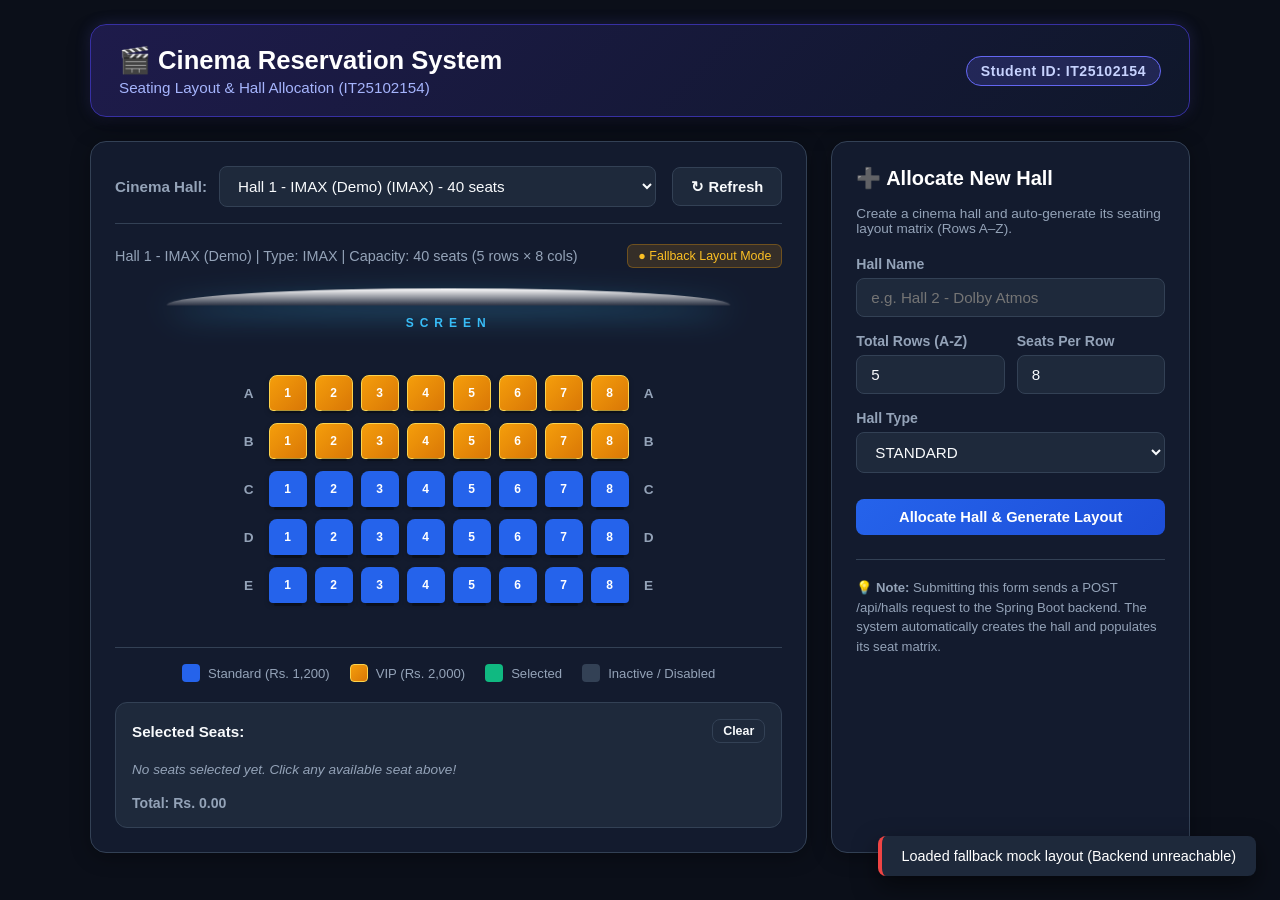
==== frontend/index.html @ 9fe4d1f6 "Update currency from USD ($) to LKR (Rs.) with realistic cinema pricing" ====
<!DOCTYPE html>
<html lang="en">
<head>
    <meta charset="UTF-8">
    <meta name="viewport" content="width=device-width, initial-scale=1.0">
    <title>Cinema Seating Layout & Hall Allocation (IT25102154)</title>
    <link rel="stylesheet" href="style.css">
</head>
<body>

<div class="container">
    <!-- Student & Module Banner -->
    <header class="banner">
        <div class="banner-titles">
            <h1>🎬 Cinema Reservation System</h1>
            <p>Seating Layout & Hall Allocation (IT25102154)</p>
        </div>
        <div>
            <span class="student-badge">Student ID: IT25102154</span>
        </div>
    </header>

    <div class="main-content">
        <!-- Left Column: Interactive Seating Layout Viewer -->
        <div class="card">
            <!-- Hall Selector Bar -->
            <div class="hall-selector-bar">
                <div class="select-group">
                    <label for="hallSelect">Cinema Hall:</label>
                    <select id="hallSelect">
                        <option value="">Loading cinema halls...</option>
                    </select>
                </div>
                <button class="btn btn-secondary" id="refreshBtn" title="Reload from Backend">
                    ↻ Refresh
                </button>
            </div>

            <!-- Hall Status Indicator -->
            <div class="status-row">
                <span id="hallDetails">Loading layout details...</span>
                <span id="connectionBadge" class="notice-badge badge-live">● Connected to Backend</span>
            </div>

            <!-- Curved Cinema Screen -->
            <div class="screen-container">
                <div class="screen"></div>
                <div class="screen-label">SCREEN</div>
            </div>

            <!-- Interactive Seating Grid -->
            <div class="seating-wrapper">
                <div id="seatGrid" class="seat-grid">
                    <!-- Seats dynamically rendered via app.js -->
                </div>
            </div>

            <!-- Legend -->
            <div class="legend">
                <div class="legend-item">
                    <div class="legend-swatch legend-standard"></div>
                    <span>Standard (Rs. 1,200)</span>
                </div>
                <div class="legend-item">
                    <div class="legend-swatch legend-vip"></div>
                    <span>VIP (Rs. 2,000)</span>
                </div>
                <div class="legend-item">
                    <div class="legend-swatch legend-selected"></div>
                    <span>Selected</span>
                </div>
                <div class="legend-item">
                    <div class="legend-swatch legend-disabled"></div>
                    <span>Inactive / Disabled</span>
                </div>
            </div>

            <!-- Selection Summary -->
            <div class="selection-summary">
                <div class="summary-header">
                    <span class="summary-title">Selected Seats:</span>
                    <button class="btn btn-secondary" id="clearSelectionBtn" style="padding: 4px 10px; font-size: 0.78rem;">Clear</button>
                </div>
                <div id="selectedChips" class="selected-chips">
                    <span class="empty-selection">No seats selected yet. Click any available seat above!</span>
                </div>
                <div id="priceSummary" class="price-summary">
                    Total: Rs. 0.00
                </div>
            </div>
        </div>

        <!-- Right Column: Create Hall Form -->
        <div class="card">
            <h2 class="form-title">➕ Allocate New Hall</h2>
            <p class="form-subtitle">
                Create a cinema hall and auto-generate its seating layout matrix (Rows A–Z).
            </p>

            <form id="createHallForm">
                <div class="form-group">
                    <label for="hallName">Hall Name</label>
                    <input type="text" id="hallName" placeholder="e.g. Hall 2 - Dolby Atmos" required>
                </div>

                <div class="form-row">
                    <div class="form-group">
                        <label for="totalRows">Total Rows (A-Z)</label>
                        <input type="number" id="totalRows" min="1" max="26" value="5" required>
                    </div>
                    <div class="form-group">
                        <label for="seatsPerRow">Seats Per Row</label>
                        <input type="number" id="seatsPerRow" min="1" max="20" value="8" required>
                    </div>
                </div>

                <div class="form-group">
                    <label for="hallType">Hall Type</label>
                    <select id="hallType" required>
                        <option value="IMAX">IMAX</option>
                        <option value="VIP">VIP</option>
                        <option value="STANDARD" selected>STANDARD</option>
                        <option value="3D">3D Dolby</option>
                        <option value="4DX">4DX</option>
                    </select>
                </div>

                <button type="submit" class="btn" id="submitHallBtn" style="width: 100%; margin-top: 10px;">
                    Allocate Hall & Generate Layout
                </button>
            </form>

            <div class="form-footer-note">
                <strong>💡 Note:</strong>
                Submitting this form sends a <code>POST /api/halls</code> request to the Spring Boot backend. The system automatically creates the hall and populates its seat matrix.
            </div>
        </div>
    </div>
</div>

<!-- Toast Notification -->
<div id="toast" class="toast">Notification message</div>

<script src="app.js"></script>
</body>
</html>
---- frontend/style.css ----
:root {
    --bg-primary: #0b0f19;
    --bg-secondary: #131b2e;
    --bg-card: #1e293b;
    --text-main: #f8fafc;
    --text-muted: #94a3b8;
    --accent-blue: #38bdf8;
    --standard-seat: #2563eb;
    --standard-hover: #3b82f6;
    --vip-seat: #f59e0b;
    --vip-hover: #fbbf24;
    --selected-seat: #10b981;
    --selected-hover: #34d399;
    --disabled-seat: #334155;
    --border-color: #334155;
    --screen-glow: rgba(56, 189, 248, 0.35);
}

* {
    box-sizing: border-box;
    margin: 0;
    padding: 0;
    font-family: 'Segoe UI', -apple-system, BlinkMacSystemFont, Roboto, sans-serif;
}

body {
    background-color: var(--bg-primary);
    color: var(--text-main);
    min-height: 100vh;
    padding: 24px;
    display: flex;
    flex-direction: column;
    align-items: center;
}

.container {
    width: 100%;
    max-width: 1100px;
    display: flex;
    flex-direction: column;
    gap: 24px;
}

/* 1. Student & Module Banner */
.banner {
    background: linear-gradient(135deg, #1e1b4b 0%, #0f172a 100%);
    border: 1px solid #3730a3;
    border-radius: 16px;
    padding: 20px 28px;
    display: flex;
    flex-wrap: wrap;
    justify-content: space-between;
    align-items: center;
    box-shadow: 0 10px 25px -5px rgba(0, 0, 0, 0.5), 0 0 15px rgba(99, 102, 241, 0.2);
}

.banner-titles h1 {
    font-size: 1.6rem;
    font-weight: 700;
    color: #ffffff;
    display: flex;
    align-items: center;
    gap: 10px;
}

.banner-titles p {
    font-size: 0.95rem;
    color: #a5b4fc;
    margin-top: 4px;
}

.student-badge {
    background: rgba(99, 102, 241, 0.2);
    border: 1px solid #6366f1;
    color: #c7d2fe;
    padding: 6px 14px;
    border-radius: 9999px;
    font-size: 0.88rem;
    font-weight: 600;
    letter-spacing: 0.5px;
}

/* Main Content Grid */
.main-content {
    display: grid;
    grid-template-columns: 1fr;
    gap: 24px;
}

@media (min-width: 900px) {
    .main-content {
        grid-template-columns: 2fr 1fr;
    }
}

.card {
    background-color: var(--bg-secondary);
    border: 1px solid var(--border-color);
    border-radius: 16px;
    padding: 24px;
    box-shadow: 0 4px 20px rgba(0, 0, 0, 0.3);
}

/* 2. Hall Selector Bar */
.hall-selector-bar {
    display: flex;
    flex-wrap: wrap;
    align-items: center;
    justify-content: space-between;
    gap: 16px;
    margin-bottom: 20px;
    padding-bottom: 16px;
    border-bottom: 1px solid var(--border-color);
}

.select-group {
    display: flex;
    align-items: center;
    gap: 12px;
    flex: 1;
    min-width: 260px;
}

.select-group label {
    font-size: 0.95rem;
    font-weight: 600;
    color: var(--text-muted);
    white-space: nowrap;
}

select, input {
    background-color: var(--bg-card);
    color: var(--text-main);
    border: 1px solid var(--border-color);
    border-radius: 8px;
    padding: 10px 14px;
    font-size: 0.95rem;
    outline: none;
    transition: all 0.2s ease;
    width: 100%;
}

select:focus, input:focus {
    border-color: var(--accent-blue);
    box-shadow: 0 0 0 2px rgba(56, 189, 248, 0.25);
}

.btn {
    background: linear-gradient(135deg, #2563eb, #1d4ed8);
    color: white;
    border: none;
    border-radius: 8px;
    padding: 10px 18px;
    font-size: 0.92rem;
    font-weight: 600;
    cursor: pointer;
    transition: transform 0.15s ease, background-color 0.2s ease, box-shadow 0.2s ease;
    display: inline-flex;
    align-items: center;
    justify-content: center;
    gap: 8px;
    white-space: nowrap;
}

.btn:hover {
    transform: translateY(-1px);
    box-shadow: 0 4px 12px rgba(37, 99, 235, 0.4);
}

.btn:active {
    transform: translateY(0);
}

.btn-secondary {
    background: var(--bg-card);
    border: 1px solid var(--border-color);
    color: var(--text-main);
}

.btn-secondary:hover {
    background: #334155;
    box-shadow: none;
}

.status-row {
    display: flex;
    justify-content: space-between;
    align-items: center;
    margin-bottom: 12px;
    font-size: 0.9rem;
    color: var(--text-muted);
}

/* 3. Curved Cinema Screen */
.screen-container {
    display: flex;
    flex-direction: column;
    align-items: center;
    margin: 20px 0 35px 0;
    perspective: 500px;
}

.screen {
    width: 85%;
    height: 18px;
    background: linear-gradient(to bottom, #ffffff, rgba(255, 255, 255, 0.1));
    border-radius: 50% 50% 0 0 / 100% 100% 0 0;
    box-shadow: 0 10px 30px var(--screen-glow);
    transform: rotateX(-20deg);
}

.screen-label {
    margin-top: 10px;
    font-size: 0.75rem;
    font-weight: 700;
    letter-spacing: 6px;
    color: var(--accent-blue);
    text-transform: uppercase;
}

/* 4. Interactive Seating Grid */
.seating-wrapper {
    display: flex;
    flex-direction: column;
    align-items: center;
    overflow-x: auto;
    padding: 10px 0 20px 0;
}

.seat-grid {
    display: flex;
    flex-direction: column;
    gap: 12px;
    align-items: center;
}

.seat-row {
    display: flex;
    align-items: center;
    gap: 8px;
}

.row-label {
    width: 24px;
    font-size: 0.85rem;
    font-weight: 700;
    color: var(--text-muted);
    text-align: center;
    user-select: none;
}

.seat {
    width: 38px;
    height: 36px;
    border-radius: 8px 8px 4px 4px;
    display: flex;
    align-items: center;
    justify-content: center;
    font-size: 0.75rem;
    font-weight: 700;
    cursor: pointer;
    transition: all 0.2s cubic-bezier(0.4, 0, 0.2, 1);
    user-select: none;
    position: relative;
    color: white;
    box-shadow: 0 2px 5px rgba(0, 0, 0, 0.25);
}

.seat::after {
    content: '';
    position: absolute;
    bottom: -3px;
    left: 5px;
    right: 5px;
    height: 3px;
    background: rgba(0,0,0,0.3);
    border-radius: 2px;
}

/* Standard seat (blue) */
.seat.standard {
    background-color: var(--standard-seat);
}

.seat.standard:hover:not(.disabled) {
    background-color: var(--standard-hover);
    transform: translateY(-3px) scale(1.08);
    box-shadow: 0 6px 12px rgba(37, 99, 235, 0.4);
}

/* VIP seat (amber) */
.seat.vip {
    background: linear-gradient(135deg, #f59e0b, #d97706);
    border: 1px solid #fcd34d;
}

.seat.vip:hover:not(.disabled) {
    background: linear-gradient(135deg, #fbbf24, #f59e0b);
    transform: translateY(-3px) scale(1.08);
    box-shadow: 0 6px 12px rgba(245, 158, 11, 0.4);
}

/* Selected seat (green) */
.seat.selected {
    background: linear-gradient(135deg, #10b981, #059669) !important;
    transform: scale(1.1) !important;
    box-shadow: 0 0 15px rgba(16, 185, 129, 0.7) !important;
    border: 1px solid #6ee7b7 !important;
    animation: popIn 0.25s cubic-bezier(0.175, 0.885, 0.32, 1.275);
}

@keyframes popIn {
    0% { transform: scale(0.9); }
    50% { transform: scale(1.2); }
    100% { transform: scale(1.1); }
}

/* Disabled seat (gray) */
.seat.disabled {
    background-color: var(--disabled-seat);
    color: #64748b;
    cursor: not-allowed;
    opacity: 0.5;
    box-shadow: none;
}

/* Legend */
.legend {
    display: flex;
    flex-wrap: wrap;
    justify-content: center;
    gap: 20px;
    margin: 24px 0 12px 0;
    padding-top: 16px;
    border-top: 1px solid var(--border-color);
}

.legend-item {
    display: flex;
    align-items: center;
    gap: 8px;
    font-size: 0.82rem;
    color: var(--text-muted);
}

.legend-swatch {
    width: 18px;
    height: 18px;
    border-radius: 4px;
}

.legend-standard { background-color: var(--standard-seat); }
.legend-vip { background: linear-gradient(135deg, #f59e0b, #d97706); border: 1px solid #fcd34d; }
.legend-selected { background-color: var(--selected-seat); }
.legend-disabled { background-color: var(--disabled-seat); }

/* Selection Summary */
.selection-summary {
    margin-top: 20px;
    padding: 16px;
    background-color: var(--bg-card);
    border-radius: 12px;
    border: 1px solid var(--border-color);
}

.summary-header {
    display: flex;
    justify-content: space-between;
    align-items: center;
    margin-bottom: 10px;
}

.summary-title {
    font-size: 0.95rem;
    font-weight: 600;
    color: var(--text-main);
}

.selected-chips {
    display: flex;
    flex-wrap: wrap;
    gap: 8px;
    min-height: 32px;
    align-items: center;
}

.chip {
    background: #047857;
    color: #ecfdf5;
    padding: 4px 10px;
    border-radius: 6px;
    font-size: 0.8rem;
    font-weight: 600;
    border: 1px solid #10b981;
    display: inline-flex;
    align-items: center;
    gap: 6px;
}

.chip-type {
    font-size: 0.7rem;
    opacity: 0.8;
    font-weight: 400;
}

.empty-selection {
    color: var(--text-muted);
    font-size: 0.85rem;
    font-style: italic;
}

.price-summary {
    margin-top: 10px;
    font-size: 0.88rem;
    color: var(--text-muted);
    font-weight: 600;
}

/* 5. Create Hall Form */
.form-title {
    font-size: 1.25rem;
    font-weight: 700;
    margin-bottom: 16px;
    color: white;
}

.form-subtitle {
    font-size: 0.85rem;
    color: var(--text-muted);
    margin-bottom: 20px;
}

.form-group {
    margin-bottom: 16px;
}

.form-group label {
    display: block;
    font-size: 0.88rem;
    font-weight: 600;
    color: var(--text-muted);
    margin-bottom: 6px;
}

.form-row {
    display: grid;
    grid-template-columns: 1fr 1fr;
    gap: 12px;
}

.form-footer-note {
    margin-top: 24px;
    padding-top: 18px;
    border-top: 1px solid var(--border-color);
    font-size: 0.82rem;
    color: var(--text-muted);
    line-height: 1.5;
}

.notice-badge {
    display: inline-flex;
    align-items: center;
    gap: 6px;
    padding: 4px 10px;
    border-radius: 6px;
    font-size: 0.78rem;
}

.badge-live {
    background: rgba(16, 185, 129, 0.15);
    color: #34d399;
    border: 1px solid rgba(16, 185, 129, 0.3);
}

.badge-fallback {
    background: rgba(245, 158, 11, 0.15);
    color: #fbbf24;
    border: 1px solid rgba(245, 158, 11, 0.3);
}

/* Toast Notifications */
.toast {
    position: fixed;
    bottom: 24px;
    right: 24px;
    background: #1e293b;
    color: white;
    padding: 12px 20px;
    border-radius: 8px;
    border-left: 4px solid var(--accent-blue);
    box-shadow: 0 10px 25px rgba(0,0,0,0.5);
    font-size: 0.9rem;
    opacity: 0;
    transform: translateY(20px);
    transition: all 0.3s ease;
    z-index: 999;
}

.toast.show {
    opacity: 1;
    transform: translateY(0);
}
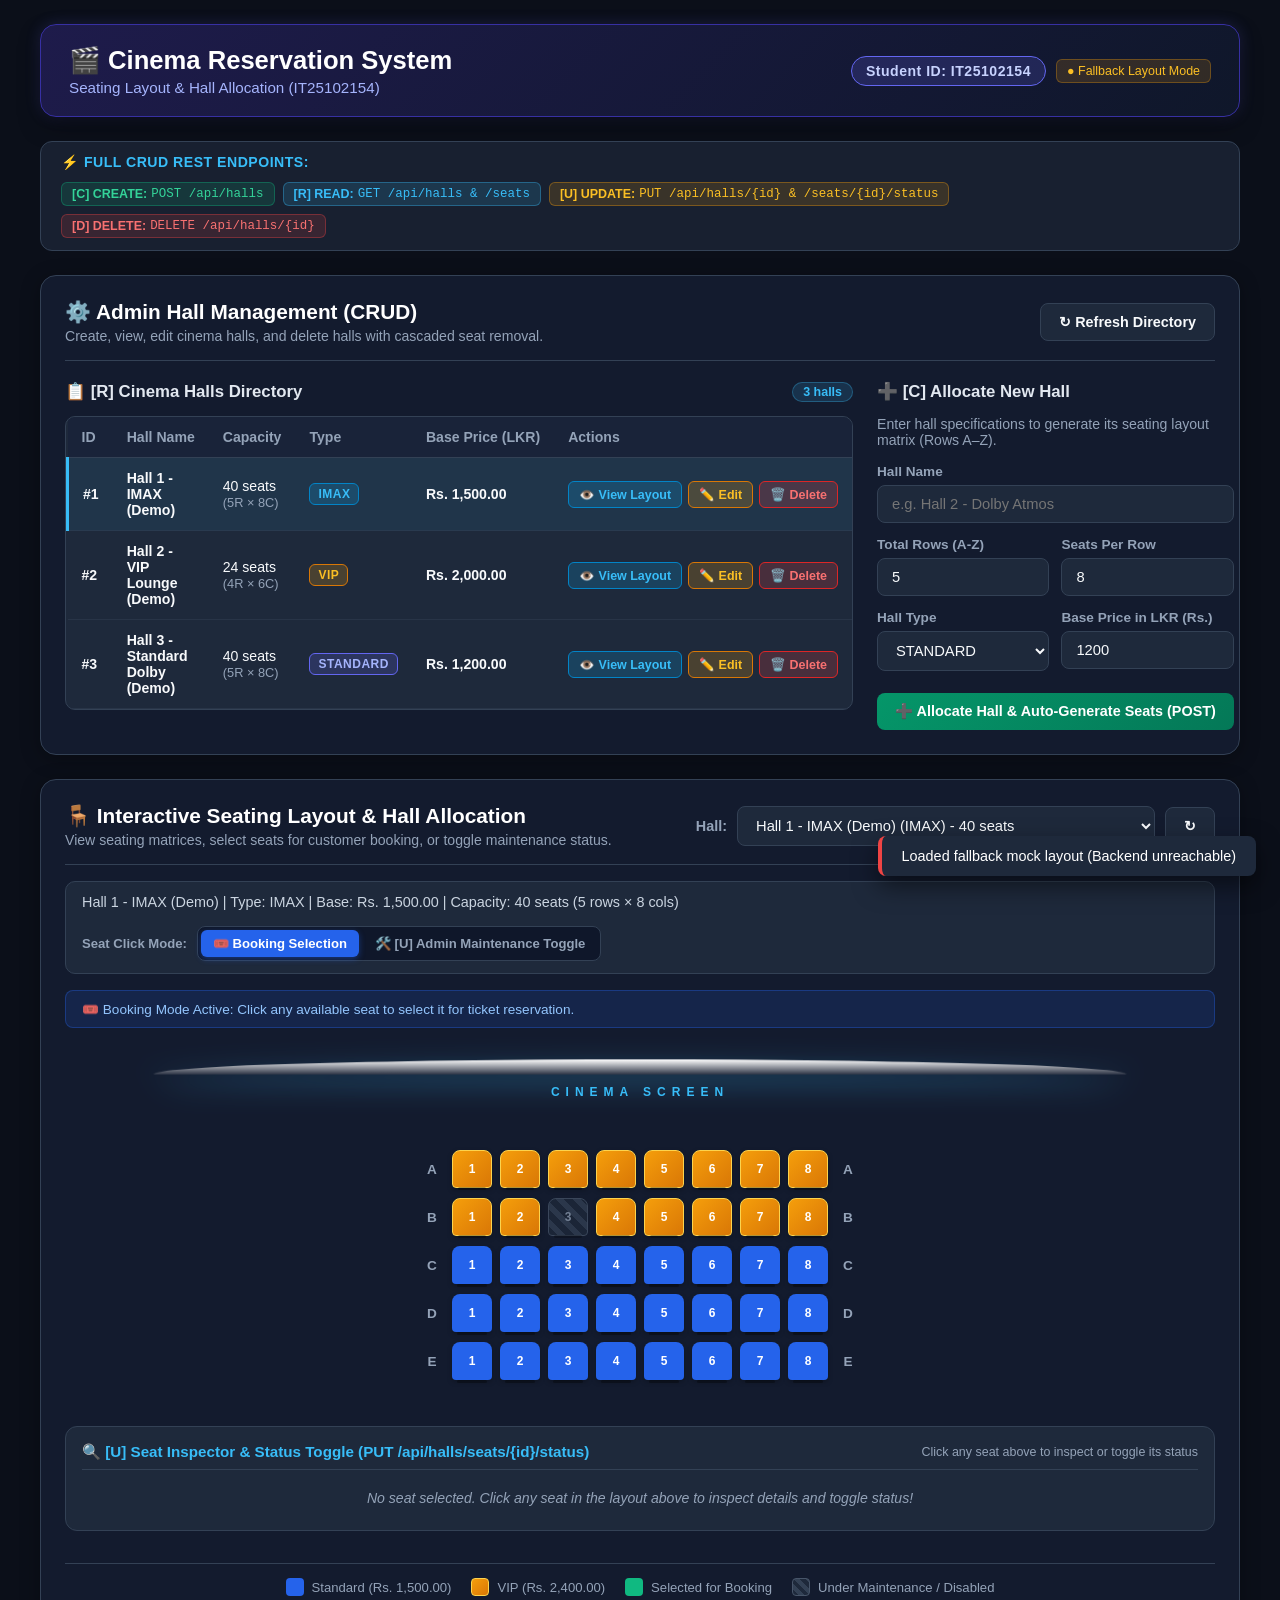
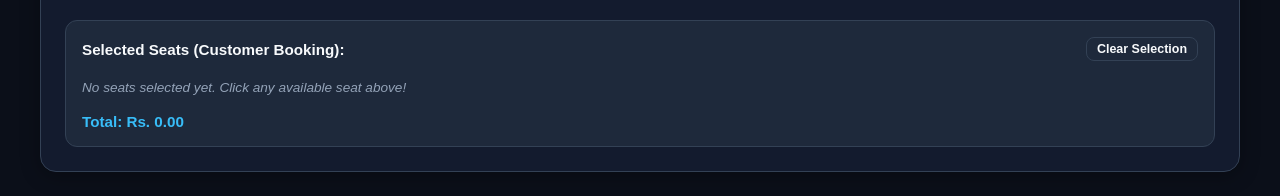
==== commit 19037840: "feat(seating-layout): add full CRUD operations for halls and seating in backend and UI (IT25102154)" ====
--- a/frontend/index.html
+++ b/frontend/index.html
@@ -13,133 +13,254 @@
     <header class="banner">
         <div class="banner-titles">
             <h1>🎬 Cinema Reservation System</h1>
-            <p>Seating Layout & Hall Allocation (IT25102154)</p>
-        </div>
-        <div>
+            <p>Seating Layout &amp; Hall Allocation (IT25102154)</p>
+        </div>
+        <div class="banner-badges">
             <span class="student-badge">Student ID: IT25102154</span>
+            <span id="connectionBadge" class="notice-badge badge-live">● Connected to Backend</span>
         </div>
     </header>
 
-    <div class="main-content">
-        <!-- Left Column: Interactive Seating Layout Viewer -->
-        <div class="card">
-            <!-- Hall Selector Bar -->
-            <div class="hall-selector-bar">
-                <div class="select-group">
-                    <label for="hallSelect">Cinema Hall:</label>
-                    <select id="hallSelect">
-                        <option value="">Loading cinema halls...</option>
-                    </select>
-                </div>
-                <button class="btn btn-secondary" id="refreshBtn" title="Reload from Backend">
-                    ↻ Refresh
-                </button>
-            </div>
-
-            <!-- Hall Status Indicator -->
-            <div class="status-row">
+    <!-- CRUD Architecture Overview Banner -->
+    <div class="crud-overview-bar">
+        <div class="crud-overview-title">⚡ Full CRUD REST Endpoints:</div>
+        <div class="crud-tags">
+            <span class="crud-tag tag-create"><b>[C] CREATE:</b> POST /api/halls</span>
+            <span class="crud-tag tag-read"><b>[R] READ:</b> GET /api/halls &amp; /seats</span>
+            <span class="crud-tag tag-update"><b>[U] UPDATE:</b> PUT /api/halls/{id} &amp; /seats/{id}/status</span>
+            <span class="crud-tag tag-delete"><b>[D] DELETE:</b> DELETE /api/halls/{id}</span>
+        </div>
+    </div>
+
+    <!-- Admin Hall Management (CRUD) Panel -->
+    <section class="card">
+        <div class="panel-header">
+            <div>
+                <h2 class="panel-title">⚙️ Admin Hall Management (CRUD)</h2>
+                <p class="panel-subtitle">Create, view, edit cinema halls, and delete halls with cascaded seat removal.</p>
+            </div>
+            <button class="btn btn-secondary" id="refreshHallsBtn" title="Reload Halls Directory">
+                ↻ Refresh Directory
+            </button>
+        </div>
+
+        <div class="admin-grid">
+            <!-- [R] Read Section: Hall Directory Table -->
+            <div class="table-section">
+                <div class="section-subheading">
+                    <h3>📋 [R] Cinema Halls Directory</h3>
+                    <span class="count-badge" id="hallCountBadge">0 halls</span>
+                </div>
+                <div class="table-responsive">
+                    <table class="halls-table" id="hallsTable">
+                        <thead>
+                            <tr>
+                                <th>ID</th>
+                                <th>Hall Name</th>
+                                <th>Capacity</th>
+                                <th>Type</th>
+                                <th>Base Price (LKR)</th>
+                                <th>Actions</th>
+                            </tr>
+                        </thead>
+                        <tbody id="hallsTableBody">
+                            <tr>
+                                <td colspan="6" class="table-loading">Loading halls directory...</td>
+                            </tr>
+                        </tbody>
+                    </table>
+                </div>
+            </div>
+
+            <!-- [C] Create Section: Allocate New Hall Form -->
+            <div class="form-section">
+                <div class="section-subheading">
+                    <h3>➕ [C] Allocate New Hall</h3>
+                </div>
+                <p class="panel-subtitle" style="margin-bottom: 16px;">
+                    Enter hall specifications to generate its seating layout matrix (Rows A–Z).
+                </p>
+
+                <form id="createHallForm">
+                    <div class="form-group">
+                        <label for="hallName">Hall Name</label>
+                        <input type="text" id="hallName" placeholder="e.g. Hall 2 - Dolby Atmos" required>
+                    </div>
+
+                    <div class="form-row">
+                        <div class="form-group">
+                            <label for="totalRows">Total Rows (A-Z)</label>
+                            <input type="number" id="totalRows" min="1" max="26" value="5" required>
+                        </div>
+                        <div class="form-group">
+                            <label for="seatsPerRow">Seats Per Row</label>
+                            <input type="number" id="seatsPerRow" min="1" max="20" value="8" required>
+                        </div>
+                    </div>
+
+                    <div class="form-row">
+                        <div class="form-group">
+                            <label for="hallType">Hall Type</label>
+                            <select id="hallType" required>
+                                <option value="IMAX">IMAX</option>
+                                <option value="VIP">VIP</option>
+                                <option value="STANDARD" selected>STANDARD</option>
+                                <option value="3D">3D Dolby</option>
+                                <option value="4DX">4DX</option>
+                            </select>
+                        </div>
+                        <div class="form-group">
+                            <label for="basePrice">Base Price in LKR (Rs.)</label>
+                            <input type="number" id="basePrice" min="100" step="50" value="1200" required>
+                        </div>
+                    </div>
+
+                    <button type="submit" class="btn btn-create" id="submitHallBtn">
+                        ➕ Allocate Hall &amp; Auto-Generate Seats (POST)
+                    </button>
+                </form>
+            </div>
+        </div>
+    </section>
+
+    <!-- Interactive Seating Layout Viewer & [U] Seat Status Toggle -->
+    <section class="card layout-card" id="seatingLayoutSection">
+        <div class="layout-header">
+            <div>
+                <h2 class="panel-title">🪑 Interactive Seating Layout &amp; Hall Allocation</h2>
+                <p class="panel-subtitle">View seating matrices, select seats for customer booking, or toggle maintenance status.</p>
+            </div>
+            <div class="hall-select-wrapper">
+                <label for="hallSelect">Hall:</label>
+                <select id="hallSelect">
+                    <option value="">Loading halls...</option>
+                </select>
+                <button class="btn btn-secondary" id="refreshLayoutBtn" title="Refresh Seating Layout">↻</button>
+            </div>
+        </div>
+
+        <!-- Hall Info & Mode Switcher -->
+        <div class="layout-toolbar">
+            <div class="hall-info-bar">
                 <span id="hallDetails">Loading layout details...</span>
-                <span id="connectionBadge" class="notice-badge badge-live">● Connected to Backend</span>
-            </div>
-
-            <!-- Curved Cinema Screen -->
-            <div class="screen-container">
-                <div class="screen"></div>
-                <div class="screen-label">SCREEN</div>
-            </div>
-
-            <!-- Interactive Seating Grid -->
-            <div class="seating-wrapper">
-                <div id="seatGrid" class="seat-grid">
-                    <!-- Seats dynamically rendered via app.js -->
-                </div>
-            </div>
-
-            <!-- Legend -->
-            <div class="legend">
-                <div class="legend-item">
-                    <div class="legend-swatch legend-standard"></div>
-                    <span>Standard (Rs. 1,200)</span>
-                </div>
-                <div class="legend-item">
-                    <div class="legend-swatch legend-vip"></div>
-                    <span>VIP (Rs. 2,000)</span>
-                </div>
-                <div class="legend-item">
-                    <div class="legend-swatch legend-selected"></div>
-                    <span>Selected</span>
-                </div>
-                <div class="legend-item">
-                    <div class="legend-swatch legend-disabled"></div>
-                    <span>Inactive / Disabled</span>
-                </div>
-            </div>
-
-            <!-- Selection Summary -->
-            <div class="selection-summary">
-                <div class="summary-header">
-                    <span class="summary-title">Selected Seats:</span>
-                    <button class="btn btn-secondary" id="clearSelectionBtn" style="padding: 4px 10px; font-size: 0.78rem;">Clear</button>
-                </div>
-                <div id="selectedChips" class="selected-chips">
-                    <span class="empty-selection">No seats selected yet. Click any available seat above!</span>
-                </div>
-                <div id="priceSummary" class="price-summary">
-                    Total: Rs. 0.00
-                </div>
-            </div>
-        </div>
-
-        <!-- Right Column: Create Hall Form -->
-        <div class="card">
-            <h2 class="form-title">➕ Allocate New Hall</h2>
-            <p class="form-subtitle">
-                Create a cinema hall and auto-generate its seating layout matrix (Rows A–Z).
-            </p>
-
-            <form id="createHallForm">
-                <div class="form-group">
-                    <label for="hallName">Hall Name</label>
-                    <input type="text" id="hallName" placeholder="e.g. Hall 2 - Dolby Atmos" required>
-                </div>
-
-                <div class="form-row">
-                    <div class="form-group">
-                        <label for="totalRows">Total Rows (A-Z)</label>
-                        <input type="number" id="totalRows" min="1" max="26" value="5" required>
-                    </div>
-                    <div class="form-group">
-                        <label for="seatsPerRow">Seats Per Row</label>
-                        <input type="number" id="seatsPerRow" min="1" max="20" value="8" required>
-                    </div>
-                </div>
-
-                <div class="form-group">
-                    <label for="hallType">Hall Type</label>
-                    <select id="hallType" required>
-                        <option value="IMAX">IMAX</option>
-                        <option value="VIP">VIP</option>
-                        <option value="STANDARD" selected>STANDARD</option>
-                        <option value="3D">3D Dolby</option>
-                        <option value="4DX">4DX</option>
-                    </select>
-                </div>
-
-                <button type="submit" class="btn" id="submitHallBtn" style="width: 100%; margin-top: 10px;">
-                    Allocate Hall & Generate Layout
-                </button>
-            </form>
-
-            <div class="form-footer-note">
-                <strong>💡 Note:</strong>
-                Submitting this form sends a <code>POST /api/halls</code> request to the Spring Boot backend. The system automatically creates the hall and populates its seat matrix.
-            </div>
-        </div>
+            </div>
+
+            <!-- Mode Switcher -->
+            <div class="mode-switcher-container">
+                <span class="mode-label">Seat Click Mode:</span>
+                <div class="mode-buttons">
+                    <button type="button" class="btn-mode active" id="modeBookingBtn" title="Select seats for ticket reservation">
+                        🎟️ Booking Selection
+                    </button>
+                    <button type="button" class="btn-mode" id="modeMaintenanceBtn" title="Click any seat to toggle its maintenance status">
+                        🛠️ [U] Admin Maintenance Toggle
+                    </button>
+                </div>
+            </div>
+        </div>
+
+        <!-- Mode Notification Alert -->
+        <div id="modeAlert" class="mode-alert mode-booking">
+            <span id="modeAlertText">🎟️ Booking Mode Active: Click any available seat to select it for ticket reservation.</span>
+        </div>
+
+        <!-- Cinema Curved Screen -->
+        <div class="screen-container">
+            <div class="screen"></div>
+            <div class="screen-label">CINEMA SCREEN</div>
+        </div>
+
+        <!-- Interactive Seating Grid -->
+        <div class="seating-wrapper">
+            <div id="seatGrid" class="seat-grid">
+                <!-- Seats dynamically rendered via app.js -->
+            </div>
+        </div>
+
+        <!-- [U] Seat Inspector & Maintenance Toggle -->
+        <div class="seat-inspector" id="seatInspector">
+            <div class="inspector-header">
+                <span class="inspector-title">🔍 [U] Seat Inspector &amp; Status Toggle (PUT /api/halls/seats/{id}/status)</span>
+                <span class="inspector-hint">Click any seat above to inspect or toggle its status</span>
+            </div>
+            <div class="inspector-body" id="inspectorBody">
+                <div class="inspector-empty">No seat selected. Click any seat in the layout above to inspect details and toggle status!</div>
+            </div>
+        </div>
+
+        <!-- Legend -->
+        <div class="legend">
+            <div class="legend-item">
+                <div class="legend-swatch legend-standard"></div>
+                <span id="legendStandardPrice">Standard (Rs. 1,200)</span>
+            </div>
+            <div class="legend-item">
+                <div class="legend-swatch legend-vip"></div>
+                <span id="legendVipPrice">VIP (Rs. 2,000)</span>
+            </div>
+            <div class="legend-item">
+                <div class="legend-swatch legend-selected"></div>
+                <span>Selected for Booking</span>
+            </div>
+            <div class="legend-item">
+                <div class="legend-swatch legend-disabled"></div>
+                <span>Under Maintenance / Disabled</span>
+            </div>
+        </div>
+
+        <!-- Selection Summary -->
+        <div class="selection-summary">
+            <div class="summary-header">
+                <span class="summary-title">Selected Seats (Customer Booking):</span>
+                <button class="btn btn-secondary" id="clearSelectionBtn" style="padding: 4px 10px; font-size: 0.78rem;">Clear Selection</button>
+            </div>
+            <div id="selectedChips" class="selected-chips">
+                <span class="empty-selection">No seats selected yet. Click any available seat above!</span>
+            </div>
+            <div id="priceSummary" class="price-summary">
+                Total: Rs. 0.00
+            </div>
+        </div>
+    </section>
+</div>
+
+<!-- [U] Edit Hall Modal -->
+<div id="editHallModal" class="modal-backdrop">
+    <div class="modal-box">
+        <div class="modal-header">
+            <h3>✏️ [U] Edit Cinema Hall</h3>
+            <button class="modal-close" id="closeEditModalBtn">&times;</button>
+        </div>
+        <form id="editHallForm">
+            <input type="hidden" id="editHallId">
+            <div class="form-group">
+                <label for="editHallName">Hall Name</label>
+                <input type="text" id="editHallName" required>
+            </div>
+            <div class="form-group">
+                <label for="editHallType">Hall Type</label>
+                <select id="editHallType" required>
+                    <option value="IMAX">IMAX</option>
+                    <option value="VIP">VIP</option>
+                    <option value="STANDARD">STANDARD</option>
+                    <option value="3D">3D Dolby</option>
+                    <option value="4DX">4DX</option>
+                </select>
+            </div>
+            <div class="form-group">
+                <label for="editBasePrice">Base Ticket Price in LKR (Rs.)</label>
+                <input type="number" id="editBasePrice" min="100" step="50" required>
+            </div>
+            <div class="modal-actions">
+                <button type="button" class="btn btn-secondary" id="cancelEditModalBtn">Cancel</button>
+                <button type="submit" class="btn btn-update" id="saveEditHallBtn">💾 Save Changes (PUT)</button>
+            </div>
+        </form>
     </div>
 </div>
 
 <!-- Toast Notification -->
-<div id="toast" class="toast">Notification message</div>
+<div id="toast" class="toast">Action completed successfully</div>
 
 <script src="app.js"></script>
 </body>
--- a/frontend/style.css
+++ b/frontend/style.css
@@ -2,9 +2,11 @@
     --bg-primary: #0b0f19;
     --bg-secondary: #131b2e;
     --bg-card: #1e293b;
+    --bg-card-hover: #27354f;
     --text-main: #f8fafc;
     --text-muted: #94a3b8;
     --accent-blue: #38bdf8;
+    --accent-cyan: #06b6d4;
     --standard-seat: #2563eb;
     --standard-hover: #3b82f6;
     --vip-seat: #f59e0b;
@@ -12,6 +14,7 @@
     --selected-seat: #10b981;
     --selected-hover: #34d399;
     --disabled-seat: #334155;
+    --danger-red: #ef4444;
     --border-color: #334155;
     --screen-glow: rgba(56, 189, 248, 0.35);
 }
@@ -27,7 +30,7 @@
     background-color: var(--bg-primary);
     color: var(--text-main);
     min-height: 100vh;
-    padding: 24px;
+    padding: 24px 16px;
     display: flex;
     flex-direction: column;
     align-items: center;
@@ -35,7 +38,7 @@
 
 .container {
     width: 100%;
-    max-width: 1100px;
+    max-width: 1200px;
     display: flex;
     flex-direction: column;
     gap: 24px;
@@ -51,6 +54,7 @@
     flex-wrap: wrap;
     justify-content: space-between;
     align-items: center;
+    gap: 16px;
     box-shadow: 0 10px 25px -5px rgba(0, 0, 0, 0.5), 0 0 15px rgba(99, 102, 241, 0.2);
 }
 
@@ -67,6 +71,13 @@
     font-size: 0.95rem;
     color: #a5b4fc;
     margin-top: 4px;
+}
+
+.banner-badges {
+    display: flex;
+    flex-wrap: wrap;
+    align-items: center;
+    gap: 10px;
 }
 
 .student-badge {
@@ -80,19 +91,68 @@
     letter-spacing: 0.5px;
 }
 
-/* Main Content Grid */
-.main-content {
-    display: grid;
-    grid-template-columns: 1fr;
-    gap: 24px;
-}
-
-@media (min-width: 900px) {
-    .main-content {
-        grid-template-columns: 2fr 1fr;
-    }
-}
-
+/* CRUD Architecture Overview Bar */
+.crud-overview-bar {
+    background: rgba(30, 41, 59, 0.7);
+    border: 1px solid var(--border-color);
+    border-radius: 12px;
+    padding: 12px 20px;
+    display: flex;
+    flex-wrap: wrap;
+    align-items: center;
+    justify-content: space-between;
+    gap: 12px;
+}
+
+.crud-overview-title {
+    font-size: 0.88rem;
+    font-weight: 700;
+    color: #38bdf8;
+    text-transform: uppercase;
+    letter-spacing: 0.5px;
+}
+
+.crud-tags {
+    display: flex;
+    flex-wrap: wrap;
+    gap: 8px;
+}
+
+.crud-tag {
+    font-size: 0.78rem;
+    padding: 4px 10px;
+    border-radius: 6px;
+    font-family: 'Consolas', 'Courier New', monospace;
+    display: inline-flex;
+    align-items: center;
+    gap: 4px;
+}
+
+.tag-create {
+    background: rgba(16, 185, 129, 0.15);
+    color: #34d399;
+    border: 1px solid rgba(16, 185, 129, 0.35);
+}
+
+.tag-read {
+    background: rgba(56, 189, 248, 0.15);
+    color: #38bdf8;
+    border: 1px solid rgba(56, 189, 248, 0.35);
+}
+
+.tag-update {
+    background: rgba(245, 158, 11, 0.15);
+    color: #fbbf24;
+    border: 1px solid rgba(245, 158, 11, 0.35);
+}
+
+.tag-delete {
+    background: rgba(239, 68, 68, 0.15);
+    color: #f87171;
+    border: 1px solid rgba(239, 68, 68, 0.35);
+}
+
+/* Card Container */
 .card {
     background-color: var(--bg-secondary);
     border: 1px solid var(--border-color);
@@ -101,8 +161,8 @@
     box-shadow: 0 4px 20px rgba(0, 0, 0, 0.3);
 }
 
-/* 2. Hall Selector Bar */
-.hall-selector-bar {
+/* Panel Header */
+.panel-header {
     display: flex;
     flex-wrap: wrap;
     align-items: center;
@@ -113,19 +173,164 @@
     border-bottom: 1px solid var(--border-color);
 }
 
-.select-group {
-    display: flex;
-    align-items: center;
+.panel-title {
+    font-size: 1.3rem;
+    font-weight: 700;
+    color: #ffffff;
+}
+
+.panel-subtitle {
+    font-size: 0.88rem;
+    color: var(--text-muted);
+    margin-top: 4px;
+}
+
+/* Admin Grid: Table on left, Form on right */
+.admin-grid {
+    display: grid;
+    grid-template-columns: 1fr;
+    gap: 24px;
+}
+
+@media (min-width: 950px) {
+    .admin-grid {
+        grid-template-columns: 1.6fr 1fr;
+    }
+}
+
+.section-subheading {
+    display: flex;
+    align-items: center;
+    justify-content: space-between;
+    margin-bottom: 14px;
+}
+
+.section-subheading h3 {
+    font-size: 1.05rem;
+    font-weight: 700;
+    color: #e2e8f0;
+}
+
+.count-badge {
+    background: rgba(56, 189, 248, 0.15);
+    color: #38bdf8;
+    border: 1px solid rgba(56, 189, 248, 0.3);
+    padding: 2px 10px;
+    border-radius: 12px;
+    font-size: 0.78rem;
+    font-weight: 600;
+}
+
+/* Tables */
+.table-responsive {
+    overflow-x: auto;
+    border: 1px solid var(--border-color);
+    border-radius: 10px;
+    background: var(--bg-card);
+}
+
+.halls-table {
+    width: 100%;
+    border-collapse: collapse;
+    font-size: 0.88rem;
+    text-align: left;
+}
+
+.halls-table th {
+    background: #192339;
+    color: #94a3b8;
+    font-weight: 600;
+    padding: 12px 14px;
+    border-bottom: 1px solid var(--border-color);
+    white-space: nowrap;
+}
+
+.halls-table td {
+    padding: 12px 14px;
+    border-bottom: 1px solid rgba(51, 65, 85, 0.5);
+    color: var(--text-main);
+    vertical-align: middle;
+}
+
+.halls-table tbody tr:hover {
+    background-color: var(--bg-card-hover);
+}
+
+.halls-table tbody tr.active-row {
+    background-color: rgba(56, 189, 248, 0.08);
+    border-left: 3px solid var(--accent-blue);
+}
+
+.table-loading {
+    text-align: center;
+    color: var(--text-muted);
+    padding: 24px !important;
+}
+
+.table-actions {
+    display: flex;
+    gap: 6px;
+    flex-wrap: nowrap;
+}
+
+/* Hall Type Badges */
+.type-badge {
+    display: inline-block;
+    padding: 3px 8px;
+    border-radius: 6px;
+    font-size: 0.75rem;
+    font-weight: 700;
+    letter-spacing: 0.5px;
+    text-transform: uppercase;
+}
+
+.type-imax {
+    background: rgba(14, 165, 233, 0.2);
+    color: #38bdf8;
+    border: 1px solid #0284c7;
+}
+
+.type-vip {
+    background: rgba(245, 158, 11, 0.2);
+    color: #fbbf24;
+    border: 1px solid #d97706;
+}
+
+.type-standard {
+    background: rgba(99, 102, 241, 0.2);
+    color: #a5b4fc;
+    border: 1px solid #6366f1;
+}
+
+.type-3d {
+    background: rgba(168, 85, 247, 0.2);
+    color: #c084fc;
+    border: 1px solid #9333ea;
+}
+
+.type-4dx {
+    background: rgba(236, 72, 153, 0.2);
+    color: #f472b6;
+    border: 1px solid #db2777;
+}
+
+/* Form Controls */
+.form-group {
+    margin-bottom: 14px;
+}
+
+.form-group label {
+    display: block;
+    font-size: 0.85rem;
+    font-weight: 600;
+    color: var(--text-muted);
+    margin-bottom: 6px;
+}
+
+.form-row {
+    display: grid;
+    grid-template-columns: 1fr 1fr;
     gap: 12px;
-    flex: 1;
-    min-width: 260px;
-}
-
-.select-group label {
-    font-size: 0.95rem;
-    font-weight: 600;
-    color: var(--text-muted);
-    white-space: nowrap;
 }
 
 select, input {
@@ -134,7 +339,7 @@
     border: 1px solid var(--border-color);
     border-radius: 8px;
     padding: 10px 14px;
-    font-size: 0.95rem;
+    font-size: 0.92rem;
     outline: none;
     transition: all 0.2s ease;
     width: 100%;
@@ -145,30 +350,55 @@
     box-shadow: 0 0 0 2px rgba(56, 189, 248, 0.25);
 }
 
+/* Buttons */
 .btn {
-    background: linear-gradient(135deg, #2563eb, #1d4ed8);
     color: white;
     border: none;
     border-radius: 8px;
     padding: 10px 18px;
-    font-size: 0.92rem;
+    font-size: 0.9rem;
     font-weight: 600;
     cursor: pointer;
     transition: transform 0.15s ease, background-color 0.2s ease, box-shadow 0.2s ease;
     display: inline-flex;
     align-items: center;
     justify-content: center;
-    gap: 8px;
+    gap: 6px;
     white-space: nowrap;
 }
 
 .btn:hover {
     transform: translateY(-1px);
-    box-shadow: 0 4px 12px rgba(37, 99, 235, 0.4);
 }
 
 .btn:active {
     transform: translateY(0);
+}
+
+.btn-primary {
+    background: linear-gradient(135deg, #2563eb, #1d4ed8);
+}
+
+.btn-primary:hover {
+    box-shadow: 0 4px 12px rgba(37, 99, 235, 0.4);
+}
+
+.btn-create {
+    background: linear-gradient(135deg, #059669, #047857);
+    width: 100%;
+    margin-top: 8px;
+}
+
+.btn-create:hover {
+    box-shadow: 0 4px 12px rgba(16, 185, 129, 0.4);
+}
+
+.btn-update {
+    background: linear-gradient(135deg, #d97706, #b45309);
+}
+
+.btn-update:hover {
+    box-shadow: 0 4px 12px rgba(245, 158, 11, 0.4);
 }
 
 .btn-secondary {
@@ -179,30 +409,176 @@
 
 .btn-secondary:hover {
     background: #334155;
-    box-shadow: none;
-}
-
-.status-row {
-    display: flex;
+}
+
+.btn-xs {
+    padding: 5px 10px;
+    font-size: 0.78rem;
+    border-radius: 6px;
+}
+
+.btn-view {
+    background: rgba(14, 165, 233, 0.2);
+    border: 1px solid #0284c7;
+    color: #38bdf8;
+}
+
+.btn-view:hover {
+    background: #0284c7;
+    color: white;
+}
+
+.btn-edit {
+    background: rgba(245, 158, 11, 0.2);
+    border: 1px solid #d97706;
+    color: #fbbf24;
+}
+
+.btn-edit:hover {
+    background: #d97706;
+    color: white;
+}
+
+.btn-delete {
+    background: rgba(239, 68, 68, 0.2);
+    border: 1px solid #dc2626;
+    color: #f87171;
+}
+
+.btn-delete:hover {
+    background: #dc2626;
+    color: white;
+}
+
+/* Interactive Layout Viewer Section */
+.layout-card {
+    display: flex;
+    flex-direction: column;
+    gap: 16px;
+}
+
+.layout-header {
+    display: flex;
+    flex-wrap: wrap;
+    align-items: center;
     justify-content: space-between;
-    align-items: center;
-    margin-bottom: 12px;
+    gap: 16px;
+    padding-bottom: 16px;
+    border-bottom: 1px solid var(--border-color);
+}
+
+.hall-select-wrapper {
+    display: flex;
+    align-items: center;
+    gap: 10px;
+    min-width: 280px;
+}
+
+.hall-select-wrapper label {
     font-size: 0.9rem;
-    color: var(--text-muted);
-}
-
-/* 3. Curved Cinema Screen */
+    font-weight: 600;
+    color: var(--text-muted);
+    white-space: nowrap;
+}
+
+.layout-toolbar {
+    display: flex;
+    flex-wrap: wrap;
+    align-items: center;
+    justify-content: space-between;
+    gap: 16px;
+    background: var(--bg-card);
+    padding: 12px 16px;
+    border-radius: 10px;
+    border: 1px solid var(--border-color);
+}
+
+.hall-info-bar {
+    font-size: 0.9rem;
+    color: #cbd5e1;
+    font-weight: 500;
+}
+
+/* Mode Switcher */
+.mode-switcher-container {
+    display: flex;
+    align-items: center;
+    gap: 10px;
+}
+
+.mode-label {
+    font-size: 0.82rem;
+    font-weight: 600;
+    color: var(--text-muted);
+}
+
+.mode-buttons {
+    display: inline-flex;
+    background: #0f172a;
+    border: 1px solid var(--border-color);
+    border-radius: 8px;
+    padding: 3px;
+    gap: 4px;
+}
+
+.btn-mode {
+    background: transparent;
+    border: none;
+    color: var(--text-muted);
+    padding: 6px 12px;
+    border-radius: 6px;
+    font-size: 0.82rem;
+    font-weight: 600;
+    cursor: pointer;
+    transition: all 0.2s ease;
+}
+
+.btn-mode.active {
+    background: #2563eb;
+    color: white;
+    box-shadow: 0 2px 6px rgba(37, 99, 235, 0.4);
+}
+
+.btn-mode.active.btn-mode-admin {
+    background: linear-gradient(135deg, #d97706, #b45309);
+    box-shadow: 0 2px 6px rgba(245, 158, 11, 0.4);
+}
+
+/* Mode Alert Banner */
+.mode-alert {
+    padding: 10px 16px;
+    border-radius: 8px;
+    font-size: 0.85rem;
+    font-weight: 500;
+    display: flex;
+    align-items: center;
+    justify-content: space-between;
+}
+
+.mode-booking {
+    background: rgba(37, 99, 235, 0.15);
+    border: 1px solid rgba(37, 99, 235, 0.35);
+    color: #93c5fd;
+}
+
+.mode-maintenance {
+    background: rgba(245, 158, 11, 0.15);
+    border: 1px solid rgba(245, 158, 11, 0.35);
+    color: #fde68a;
+}
+
+/* Cinema Screen */
 .screen-container {
     display: flex;
     flex-direction: column;
     align-items: center;
-    margin: 20px 0 35px 0;
+    margin: 15px 0 25px 0;
     perspective: 500px;
 }
 
 .screen {
     width: 85%;
-    height: 18px;
+    height: 16px;
     background: linear-gradient(to bottom, #ffffff, rgba(255, 255, 255, 0.1));
     border-radius: 50% 50% 0 0 / 100% 100% 0 0;
     box-shadow: 0 10px 30px var(--screen-glow);
@@ -218,7 +594,7 @@
     text-transform: uppercase;
 }
 
-/* 4. Interactive Seating Grid */
+/* Interactive Seating Grid */
 .seating-wrapper {
     display: flex;
     flex-direction: column;
@@ -230,7 +606,7 @@
 .seat-grid {
     display: flex;
     flex-direction: column;
-    gap: 12px;
+    gap: 10px;
     align-items: center;
 }
 
@@ -250,8 +626,8 @@
 }
 
 .seat {
-    width: 38px;
-    height: 36px;
+    width: 40px;
+    height: 38px;
     border-radius: 8px 8px 4px 4px;
     display: flex;
     align-items: center;
@@ -277,7 +653,7 @@
     border-radius: 2px;
 }
 
-/* Standard seat (blue) */
+/* Standard seat */
 .seat.standard {
     background-color: var(--standard-seat);
 }
@@ -288,7 +664,7 @@
     box-shadow: 0 6px 12px rgba(37, 99, 235, 0.4);
 }
 
-/* VIP seat (amber) */
+/* VIP seat */
 .seat.vip {
     background: linear-gradient(135deg, #f59e0b, #d97706);
     border: 1px solid #fcd34d;
@@ -300,7 +676,7 @@
     box-shadow: 0 6px 12px rgba(245, 158, 11, 0.4);
 }
 
-/* Selected seat (green) */
+/* Selected seat */
 .seat.selected {
     background: linear-gradient(135deg, #10b981, #059669) !important;
     transform: scale(1.1) !important;
@@ -315,13 +691,133 @@
     100% { transform: scale(1.1); }
 }
 
-/* Disabled seat (gray) */
+/* Disabled / Under Maintenance seat */
 .seat.disabled {
-    background-color: var(--disabled-seat);
-    color: #64748b;
-    cursor: not-allowed;
-    opacity: 0.5;
+    background: repeating-linear-gradient(
+        45deg,
+        #1e293b,
+        #1e293b 6px,
+        #334155 6px,
+        #334155 12px
+    ) !important;
+    color: #94a3b8;
+    opacity: 0.75;
+    border: 1px solid #475569;
     box-shadow: none;
+}
+
+.seat.disabled:hover {
+    opacity: 1;
+    transform: translateY(-2px) scale(1.05);
+    border-color: #ef4444;
+}
+
+.seat.inspected-seat {
+    outline: 2px solid #38bdf8;
+    outline-offset: 2px;
+}
+
+/* [U] Seat Inspector */
+.seat-inspector {
+    background: var(--bg-card);
+    border: 1px solid var(--border-color);
+    border-radius: 12px;
+    padding: 16px;
+    margin-top: 10px;
+}
+
+.inspector-header {
+    display: flex;
+    justify-content: space-between;
+    align-items: center;
+    margin-bottom: 12px;
+    padding-bottom: 8px;
+    border-bottom: 1px solid var(--border-color);
+}
+
+.inspector-title {
+    font-size: 0.95rem;
+    font-weight: 700;
+    color: #38bdf8;
+}
+
+.inspector-hint {
+    font-size: 0.78rem;
+    color: var(--text-muted);
+}
+
+.inspector-details {
+    display: flex;
+    flex-wrap: wrap;
+    align-items: center;
+    justify-content: space-between;
+    gap: 16px;
+}
+
+.inspector-meta {
+    display: flex;
+    flex-wrap: wrap;
+    align-items: center;
+    gap: 16px;
+}
+
+.inspector-seat-badge {
+    background: #0f172a;
+    border: 1px solid var(--border-color);
+    padding: 6px 14px;
+    border-radius: 8px;
+    font-size: 1.1rem;
+    font-weight: 700;
+    color: white;
+}
+
+.inspector-info-item {
+    display: flex;
+    flex-direction: column;
+}
+
+.inspector-info-label {
+    font-size: 0.72rem;
+    color: var(--text-muted);
+    text-transform: uppercase;
+    font-weight: 600;
+}
+
+.inspector-info-value {
+    font-size: 0.92rem;
+    font-weight: 600;
+    color: #f1f5f9;
+}
+
+.inspector-empty {
+    color: var(--text-muted);
+    font-size: 0.88rem;
+    font-style: italic;
+    text-align: center;
+    padding: 8px 0;
+}
+
+/* Status Badges */
+.status-pill {
+    display: inline-flex;
+    align-items: center;
+    gap: 6px;
+    padding: 4px 10px;
+    border-radius: 6px;
+    font-size: 0.8rem;
+    font-weight: 600;
+}
+
+.status-active {
+    background: rgba(16, 185, 129, 0.15);
+    color: #34d399;
+    border: 1px solid rgba(16, 185, 129, 0.35);
+}
+
+.status-maintenance {
+    background: rgba(239, 68, 68, 0.15);
+    color: #f87171;
+    border: 1px solid rgba(239, 68, 68, 0.35);
 }
 
 /* Legend */
@@ -330,8 +826,8 @@
     flex-wrap: wrap;
     justify-content: center;
     gap: 20px;
-    margin: 24px 0 12px 0;
-    padding-top: 16px;
+    margin: 16px 0 8px 0;
+    padding-top: 14px;
     border-top: 1px solid var(--border-color);
 }
 
@@ -352,15 +848,23 @@
 .legend-standard { background-color: var(--standard-seat); }
 .legend-vip { background: linear-gradient(135deg, #f59e0b, #d97706); border: 1px solid #fcd34d; }
 .legend-selected { background-color: var(--selected-seat); }
-.legend-disabled { background-color: var(--disabled-seat); }
+.legend-disabled {
+    background: repeating-linear-gradient(
+        45deg,
+        #1e293b,
+        #1e293b 4px,
+        #334155 4px,
+        #334155 8px
+    );
+    border: 1px solid #475569;
+}
 
 /* Selection Summary */
 .selection-summary {
-    margin-top: 20px;
-    padding: 16px;
     background-color: var(--bg-card);
     border-radius: 12px;
     border: 1px solid var(--border-color);
+    padding: 16px;
 }
 
 .summary-header {
@@ -398,8 +902,8 @@
 }
 
 .chip-type {
-    font-size: 0.7rem;
-    opacity: 0.8;
+    font-size: 0.72rem;
+    opacity: 0.85;
     font-weight: 400;
 }
 
@@ -411,52 +915,82 @@
 
 .price-summary {
     margin-top: 10px;
-    font-size: 0.88rem;
-    color: var(--text-muted);
-    font-weight: 600;
-}
-
-/* 5. Create Hall Form */
-.form-title {
-    font-size: 1.25rem;
+    font-size: 0.95rem;
+    color: #38bdf8;
     font-weight: 700;
-    margin-bottom: 16px;
+}
+
+/* Modal Box */
+.modal-backdrop {
+    position: fixed;
+    top: 0;
+    left: 0;
+    right: 0;
+    bottom: 0;
+    background: rgba(0, 0, 0, 0.75);
+    backdrop-filter: blur(4px);
+    display: none;
+    align-items: center;
+    justify-content: center;
+    z-index: 1000;
+    padding: 16px;
+}
+
+.modal-backdrop.show {
+    display: flex;
+}
+
+.modal-box {
+    background: var(--bg-secondary);
+    border: 1px solid var(--border-color);
+    border-radius: 16px;
+    width: 100%;
+    max-width: 460px;
+    padding: 24px;
+    box-shadow: 0 20px 40px rgba(0, 0, 0, 0.6);
+    animation: modalIn 0.25s ease-out;
+}
+
+@keyframes modalIn {
+    from { opacity: 0; transform: scale(0.95) translateY(-10px); }
+    to { opacity: 1; transform: scale(1) translateY(0); }
+}
+
+.modal-header {
+    display: flex;
+    justify-content: space-between;
+    align-items: center;
+    margin-bottom: 18px;
+    padding-bottom: 12px;
+    border-bottom: 1px solid var(--border-color);
+}
+
+.modal-header h3 {
+    font-size: 1.15rem;
+    color: #ffffff;
+}
+
+.modal-close {
+    background: transparent;
+    border: none;
+    color: var(--text-muted);
+    font-size: 1.4rem;
+    cursor: pointer;
+    line-height: 1;
+}
+
+.modal-close:hover {
     color: white;
 }
 
-.form-subtitle {
-    font-size: 0.85rem;
-    color: var(--text-muted);
-    margin-bottom: 20px;
-}
-
-.form-group {
-    margin-bottom: 16px;
-}
-
-.form-group label {
-    display: block;
-    font-size: 0.88rem;
-    font-weight: 600;
-    color: var(--text-muted);
-    margin-bottom: 6px;
-}
-
-.form-row {
-    display: grid;
-    grid-template-columns: 1fr 1fr;
-    gap: 12px;
-}
-
-.form-footer-note {
-    margin-top: 24px;
-    padding-top: 18px;
-    border-top: 1px solid var(--border-color);
-    font-size: 0.82rem;
-    color: var(--text-muted);
-    line-height: 1.5;
-}
-
+.modal-actions {
+    display: flex;
+    justify-content: flex-end;
+    gap: 10px;
+    margin-top: 20px;
+}
+
+/* Notice Badges */
 .notice-badge {
     display: inline-flex;
     align-items: center;
@@ -493,7 +1027,8 @@
     opacity: 0;
     transform: translateY(20px);
     transition: all 0.3s ease;
-    z-index: 999;
+    z-index: 2000;
+    max-width: 380px;
 }
 
 .toast.show {
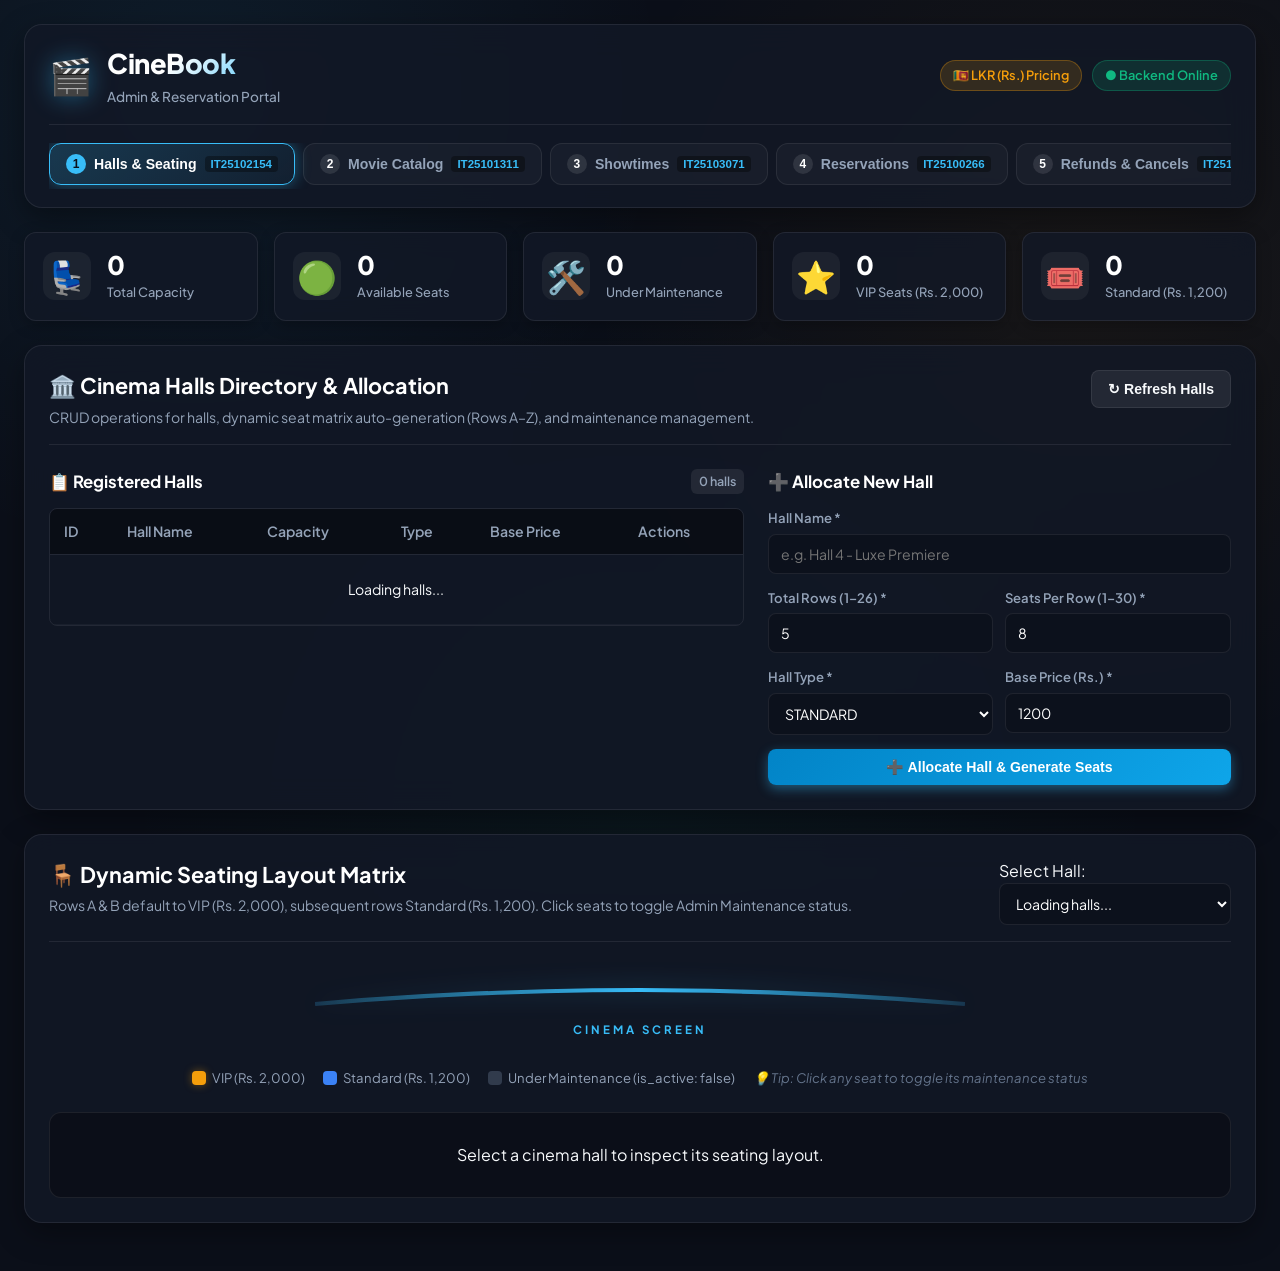
==== commit c3a484a5: "feat: complete end-to-end multi-module consolidation, validations, UI polish, and unified test suite" ====
--- a/frontend/index.html
+++ b/frontend/index.html
@@ -3,264 +3,706 @@
 <head>
     <meta charset="UTF-8">
     <meta name="viewport" content="width=device-width, initial-scale=1.0">
-    <title>Cinema Seating Layout & Hall Allocation (IT25102154)</title>
+    <title>🎬 CineBook - Web-Based Cinema Ticket Reservation System</title>
     <link rel="stylesheet" href="style.css">
+    <link rel="preconnect" href="https://fonts.googleapis.com">
+    <link rel="preconnect" href="https://fonts.gstatic.com" crossorigin>
+    <link href="https://fonts.googleapis.com/css2?family=Plus+Jakarta+Sans:wght@300;400;500;600;700;800&display=swap" rel="stylesheet">
 </head>
 <body>
 
-<div class="container">
-    <!-- Student & Module Banner -->
-    <header class="banner">
-        <div class="banner-titles">
-            <h1>🎬 Cinema Reservation System</h1>
-            <p>Seating Layout &amp; Hall Allocation (IT25102154)</p>
-        </div>
-        <div class="banner-badges">
-            <span class="student-badge">Student ID: IT25102154</span>
-            <span id="connectionBadge" class="notice-badge badge-live">● Connected to Backend</span>
-        </div>
+<div class="app-container">
+
+    <!-- Top Global Navigation Header -->
+    <header class="global-navbar">
+        <div class="brand-area">
+            <div class="brand-logo">
+                <span class="brand-icon">🎬</span>
+                <div class="brand-text">
+                    <h1>CineBook</h1>
+                    <span class="brand-sub">Admin &amp; Reservation Portal</span>
+                </div>
+            </div>
+            <div class="header-badges">
+                <span class="currency-badge">🇱🇰 LKR (Rs.) Pricing</span>
+                <span id="backendStatusBadge" class="status-badge badge-online">● Backend Online</span>
+            </div>
+        </div>
+
+        <!-- Module Navigation Tabs -->
+        <nav class="nav-tabs" id="mainNavTabs">
+            <button class="nav-tab active" data-tab="tab-halls">
+                <span class="tab-num">1</span> Halls &amp; Seating <span class="student-id">IT25102154</span>
+            </button>
+            <button class="nav-tab" data-tab="tab-movies">
+                <span class="tab-num">2</span> Movie Catalog <span class="student-id">IT25101311</span>
+            </button>
+            <button class="nav-tab" data-tab="tab-showtimes">
+                <span class="tab-num">3</span> Showtimes <span class="student-id">IT25103071</span>
+            </button>
+            <button class="nav-tab" data-tab="tab-reservations">
+                <span class="tab-num">4</span> Reservations <span class="student-id">IT25100266</span>
+            </button>
+            <button class="nav-tab" data-tab="tab-refunds">
+                <span class="tab-num">5</span> Refunds &amp; Cancels <span class="student-id">IT25102432</span>
+            </button>
+            <button class="nav-tab" data-tab="tab-vouchers">
+                <span class="tab-num">6</span> Vouchers &amp; Loyalty <span class="student-id">IT24100907</span>
+            </button>
+        </nav>
     </header>
 
-    <!-- CRUD Architecture Overview Banner -->
-    <div class="crud-overview-bar">
-        <div class="crud-overview-title">⚡ Full CRUD REST Endpoints:</div>
-        <div class="crud-tags">
-            <span class="crud-tag tag-create"><b>[C] CREATE:</b> POST /api/halls</span>
-            <span class="crud-tag tag-read"><b>[R] READ:</b> GET /api/halls &amp; /seats</span>
-            <span class="crud-tag tag-update"><b>[U] UPDATE:</b> PUT /api/halls/{id} &amp; /seats/{id}/status</span>
-            <span class="crud-tag tag-delete"><b>[D] DELETE:</b> DELETE /api/halls/{id}</span>
-        </div>
-    </div>
-
-    <!-- Admin Hall Management (CRUD) Panel -->
-    <section class="card">
-        <div class="panel-header">
-            <div>
-                <h2 class="panel-title">⚙️ Admin Hall Management (CRUD)</h2>
-                <p class="panel-subtitle">Create, view, edit cinema halls, and delete halls with cascaded seat removal.</p>
-            </div>
-            <button class="btn btn-secondary" id="refreshHallsBtn" title="Reload Halls Directory">
-                ↻ Refresh Directory
-            </button>
-        </div>
-
-        <div class="admin-grid">
-            <!-- [R] Read Section: Hall Directory Table -->
-            <div class="table-section">
-                <div class="section-subheading">
-                    <h3>📋 [R] Cinema Halls Directory</h3>
-                    <span class="count-badge" id="hallCountBadge">0 halls</span>
-                </div>
-                <div class="table-responsive">
-                    <table class="halls-table" id="hallsTable">
+    <!-- Dashboard Live Statistics Cards -->
+    <section class="stats-grid">
+        <div class="stat-card stat-capacity">
+            <div class="stat-icon">💺</div>
+            <div class="stat-data">
+                <div class="stat-val" id="statTotalCapacity">0</div>
+                <div class="stat-lbl">Total Capacity</div>
+            </div>
+        </div>
+        <div class="stat-card stat-available">
+            <div class="stat-icon">🟢</div>
+            <div class="stat-data">
+                <div class="stat-val" id="statAvailableSeats">0</div>
+                <div class="stat-lbl">Available Seats</div>
+            </div>
+        </div>
+        <div class="stat-card stat-maintenance">
+            <div class="stat-icon">🛠️</div>
+            <div class="stat-data">
+                <div class="stat-val" id="statMaintenanceSeats">0</div>
+                <div class="stat-lbl">Under Maintenance</div>
+            </div>
+        </div>
+        <div class="stat-card stat-vip">
+            <div class="stat-icon">⭐</div>
+            <div class="stat-data">
+                <div class="stat-val" id="statVipCount">0</div>
+                <div class="stat-lbl">VIP Seats (Rs. 2,000)</div>
+            </div>
+        </div>
+        <div class="stat-card stat-standard">
+            <div class="stat-icon">🎟️</div>
+            <div class="stat-data">
+                <div class="stat-val" id="statStandardCount">0</div>
+                <div class="stat-lbl">Standard (Rs. 1,200)</div>
+            </div>
+        </div>
+    </section>
+
+    <!-- ============================================================== -->
+    <!-- MODULE 1: SEATING LAYOUT & HALL ALLOCATION (IT25102154)         -->
+    <!-- ============================================================== -->
+    <main id="tab-halls" class="tab-pane active">
+        <!-- CRUD & Hall Matrix Panel -->
+        <div class="content-card">
+            <div class="card-header">
+                <div>
+                    <h2 class="card-title">🏛️ Cinema Halls Directory &amp; Allocation</h2>
+                    <p class="card-desc">CRUD operations for halls, dynamic seat matrix auto-generation (Rows A–Z), and maintenance management.</p>
+                </div>
+                <button class="btn btn-secondary" onclick="loadHalls()">↻ Refresh Halls</button>
+            </div>
+
+            <div class="split-layout">
+                <!-- Halls Directory Table -->
+                <div class="split-col table-col">
+                    <div class="col-header">
+                        <h3>📋 Registered Halls</h3>
+                        <span class="badge" id="hallsBadge">0 halls</span>
+                    </div>
+                    <div class="table-container">
+                        <table class="data-table">
+                            <thead>
+                                <tr>
+                                    <th>ID</th>
+                                    <th>Hall Name</th>
+                                    <th>Capacity</th>
+                                    <th>Type</th>
+                                    <th>Base Price</th>
+                                    <th>Actions</th>
+                                </tr>
+                            </thead>
+                            <tbody id="hallsTableBody">
+                                <tr><td colspan="6" class="loading-td">Loading halls...</td></tr>
+                            </tbody>
+                        </table>
+                    </div>
+                </div>
+
+                <!-- Allocate Hall Form -->
+                <div class="split-col form-col">
+                    <div class="col-header">
+                        <h3>➕ Allocate New Hall</h3>
+                    </div>
+                    <form id="createHallForm" onsubmit="handleCreateHall(event)">
+                        <div class="form-group">
+                            <label for="hallName">Hall Name *</label>
+                            <input type="text" id="hallName" placeholder="e.g. Hall 4 - Luxe Premiere" required>
+                        </div>
+                        <div class="form-row">
+                            <div class="form-group">
+                                <label for="totalRows">Total Rows (1–26) *</label>
+                                <input type="number" id="totalRows" min="1" max="26" value="5" required>
+                            </div>
+                            <div class="form-group">
+                                <label for="seatsPerRow">Seats Per Row (1–30) *</label>
+                                <input type="number" id="seatsPerRow" min="1" max="30" value="8" required>
+                            </div>
+                        </div>
+                        <div class="form-row">
+                            <div class="form-group">
+                                <label for="hallType">Hall Type *</label>
+                                <select id="hallType" required>
+                                    <option value="IMAX">IMAX</option>
+                                    <option value="VIP">VIP</option>
+                                    <option value="STANDARD" selected>STANDARD</option>
+                                    <option value="3D DOLBY">3D Dolby</option>
+                                </select>
+                            </div>
+                            <div class="form-group">
+                                <label for="basePrice">Base Price (Rs.) *</label>
+                                <input type="number" id="basePrice" min="100" step="50" value="1200" required>
+                            </div>
+                        </div>
+                        <button type="submit" class="btn btn-primary btn-block">➕ Allocate Hall &amp; Generate Seats</button>
+                    </form>
+                </div>
+            </div>
+        </div>
+
+        <!-- Seating Layout Viewer -->
+        <div class="content-card layout-viewer-card">
+            <div class="card-header">
+                <div>
+                    <h2 class="card-title">🪑 Dynamic Seating Layout Matrix</h2>
+                    <p class="card-desc">Rows A &amp; B default to VIP (Rs. 2,000), subsequent rows Standard (Rs. 1,200). Click seats to toggle Admin Maintenance status.</p>
+                </div>
+                <div class="hall-picker-controls">
+                    <label for="layoutHallSelect">Select Hall:</label>
+                    <select id="layoutHallSelect" onchange="loadHallSeatingLayout(this.value)">
+                        <option value="">Loading halls...</option>
+                    </select>
+                </div>
+            </div>
+
+            <div class="screen-wrapper">
+                <div class="cinema-screen">
+                    <svg class="screen-curve-svg" viewBox="0 0 800 50" preserveAspectRatio="none">
+                        <path d="M 0,40 Q 400,0 800,40" fill="none" stroke="url(#screenGlowGradient)" stroke-width="6"/>
+                        <defs>
+                            <linearGradient id="screenGlowGradient" x1="0%" y1="0%" x2="100%" y2="0%">
+                                <stop offset="0%" stop-color="#38bdf8" stop-opacity="0.2"/>
+                                <stop offset="50%" stop-color="#38bdf8" stop-opacity="1"/>
+                                <stop offset="100%" stop-color="#38bdf8" stop-opacity="0.2"/>
+                            </linearGradient>
+                        </defs>
+                    </svg>
+                    <span class="screen-label">CINEMA SCREEN</span>
+                </div>
+            </div>
+
+            <!-- Seat Legend -->
+            <div class="seat-legend">
+                <span class="legend-item"><span class="legend-dot dot-vip"></span> VIP (Rs. 2,000)</span>
+                <span class="legend-item"><span class="legend-dot dot-standard"></span> Standard (Rs. 1,200)</span>
+                <span class="legend-item"><span class="legend-dot dot-maintenance"></span> Under Maintenance (is_active: false)</span>
+                <span class="legend-item hint-text">💡 Tip: Click any seat to toggle its maintenance status</span>
+            </div>
+
+            <!-- Seat Matrix Grid Container -->
+            <div class="seat-matrix-wrapper" id="seatMatrixContainer">
+                <div class="empty-matrix-msg">Select a cinema hall to inspect its seating layout.</div>
+            </div>
+        </div>
+    </main>
+
+    <!-- ============================================================== -->
+    <!-- MODULE 2: MOVIE CATALOG & DETAILS MANAGEMENT (IT25101311)       -->
+    <!-- ============================================================== -->
+    <main id="tab-movies" class="tab-pane">
+        <div class="content-card">
+            <div class="card-header">
+                <div>
+                    <h2 class="card-title">🎞️ Movie Catalog Management</h2>
+                    <p class="card-desc">Movie CRUD, duration, rating, active vs archived filtering.</p>
+                </div>
+                <div class="filter-controls">
+                    <button class="btn btn-filter active" onclick="filterMovies(null, this)">All Movies</button>
+                    <button class="btn btn-filter" onclick="filterMovies('ACTIVE', this)">Active Showing</button>
+                    <button class="btn btn-filter" onclick="filterMovies('ARCHIVED', this)">Archived</button>
+                    <button class="btn btn-primary" onclick="openAddMovieModal()">➕ Add Movie</button>
+                </div>
+            </div>
+
+            <!-- Movie Cards Grid -->
+            <div class="movie-grid" id="movieGridContainer">
+                <div class="loading-placeholder">Loading movie catalog...</div>
+            </div>
+        </div>
+    </main>
+
+    <!-- ============================================================== -->
+    <!-- MODULE 3: SHOWTIME SCHEDULING & THEATER ASSIGNMENT (IT25103071) -->
+    <!-- ============================================================== -->
+    <main id="tab-showtimes" class="tab-pane">
+        <div class="content-card">
+            <div class="card-header">
+                <div>
+                    <h2 class="card-title">🕒 Showtime Scheduling &amp; Conflict Protection</h2>
+                    <p class="card-desc">Assign movies to halls. Overlap protection prevents double-booking a hall within screening + 15-min turnaround buffer.</p>
+                </div>
+                <button class="btn btn-secondary" onclick="loadShowtimes()">↻ Refresh Showtimes</button>
+            </div>
+
+            <div class="split-layout">
+                <!-- Showtimes Directory -->
+                <div class="split-col table-col">
+                    <div class="col-header">
+                        <h3>📅 Scheduled Screenings</h3>
+                        <span class="badge" id="showtimesBadge">0 sessions</span>
+                    </div>
+                    <div class="table-container">
+                        <table class="data-table">
+                            <thead>
+                                <tr>
+                                    <th>ID</th>
+                                    <th>Movie</th>
+                                    <th>Hall</th>
+                                    <th>Date</th>
+                                    <th>Start Time</th>
+                                    <th>Duration</th>
+                                    <th>Actions</th>
+                                </tr>
+                            </thead>
+                            <tbody id="showtimesTableBody">
+                                <tr><td colspan="7" class="loading-td">Loading scheduled showtimes...</td></tr>
+                            </tbody>
+                        </table>
+                    </div>
+                </div>
+
+                <!-- Schedule Showtime Form -->
+                <div class="split-col form-col">
+                    <div class="col-header">
+                        <h3>➕ Schedule New Showtime</h3>
+                    </div>
+                    <form id="createShowtimeForm" onsubmit="handleCreateShowtime(event)">
+                        <div class="form-group">
+                            <label for="showtimeMovieSelect">Select Movie *</label>
+                            <select id="showtimeMovieSelect" required>
+                                <option value="">-- Choose Movie --</option>
+                            </select>
+                        </div>
+                        <div class="form-group">
+                            <label for="showtimeHallSelect">Select Cinema Hall *</label>
+                            <select id="showtimeHallSelect" required>
+                                <option value="">-- Choose Hall --</option>
+                            </select>
+                        </div>
+                        <div class="form-row">
+                            <div class="form-group">
+                                <label for="showDate">Screen Date *</label>
+                                <input type="date" id="showDate" required>
+                            </div>
+                            <div class="form-group">
+                                <label for="startTime">Start Time *</label>
+                                <input type="time" id="startTime" required>
+                            </div>
+                        </div>
+                        <div class="form-notice">
+                            🛡️ <b>Overlap Protection:</b> Backend validates that no other screening runs in this hall during the movie's duration + 15-min cleaning window.
+                        </div>
+                        <button type="submit" class="btn btn-primary btn-block">Schedule Showtime</button>
+                    </form>
+                </div>
+            </div>
+        </div>
+    </main>
+
+    <!-- ============================================================== -->
+    <!-- MODULE 4: SEAT RESERVATIONS & TICKET BOOKING (IT25100266)       -->
+    <!-- ============================================================== -->
+    <main id="tab-reservations" class="tab-pane">
+        <div class="content-card">
+            <div class="card-header">
+                <div>
+                    <h2 class="card-title">🎟️ Seat Reservations &amp; Ticket Booking</h2>
+                    <p class="card-desc">Select showtime session, choose up to 10 seats, apply discount voucher, and confirm reservation.</p>
+                </div>
+                <div class="showtime-picker-controls">
+                    <label for="bookingShowtimeSelect">Select Showtime Session:</label>
+                    <select id="bookingShowtimeSelect" onchange="loadBookingLayout(this.value)">
+                        <option value="">-- Select Showtime --</option>
+                    </select>
+                </div>
+            </div>
+
+            <div class="booking-layout-grid">
+                <!-- Interactive Booking Seat Matrix -->
+                <div class="booking-seats-panel">
+                    <div class="screen-wrapper mini-screen">
+                        <div class="cinema-screen">
+                            <span class="screen-label">CINEMA SCREEN</span>
+                        </div>
+                    </div>
+
+                    <!-- Legend -->
+                    <div class="seat-legend">
+                        <span class="legend-item"><span class="legend-dot dot-available"></span> Available</span>
+                        <span class="legend-item"><span class="legend-dot dot-selected"></span> Selected (Max 10)</span>
+                        <span class="legend-item"><span class="legend-dot dot-booked"></span> Reserved / Booked</span>
+                        <span class="legend-item"><span class="legend-dot dot-maintenance"></span> Maintenance (Locked)</span>
+                    </div>
+
+                    <div class="seat-matrix-wrapper" id="bookingMatrixContainer">
+                        <div class="empty-matrix-msg">Please select a showtime session to view live available seats.</div>
+                    </div>
+                </div>
+
+                <!-- Booking Summary & Checkout Form -->
+                <div class="booking-checkout-panel">
+                    <h3>🧾 Reservation Summary</h3>
+                    <div class="session-brief" id="sessionBrief">
+                        <p class="text-muted">No showtime selected.</p>
+                    </div>
+
+                    <div class="selected-seats-box">
+                        <div class="box-lbl">Selected Seats (<span id="selectedSeatsCount">0</span>/10 max):</div>
+                        <div class="selected-tags" id="selectedSeatsTags">
+                            <span class="empty-tag">No seats selected</span>
+                        </div>
+                    </div>
+
+                    <!-- Voucher Application Box -->
+                    <div class="voucher-box">
+                        <label for="bookingVoucherInput">Apply Discount Voucher:</label>
+                        <div class="voucher-input-group">
+                            <input type="text" id="bookingVoucherInput" placeholder="e.g. CINE200, VIP500">
+                            <button type="button" class="btn btn-secondary" onclick="applyVoucher()">Apply</button>
+                        </div>
+                        <div id="voucherMsg" class="voucher-msg"></div>
+                    </div>
+
+                    <!-- Price Breakdown -->
+                    <div class="price-breakdown">
+                        <div class="price-row">
+                            <span>Subtotal:</span>
+                            <span id="priceSubtotal">Rs. 0.00</span>
+                        </div>
+                        <div class="price-row discount-row">
+                            <span>Voucher Discount:</span>
+                            <span id="priceDiscount">- Rs. 0.00</span>
+                        </div>
+                        <div class="price-row total-row">
+                            <span>Total (LKR):</span>
+                            <span id="priceTotal">Rs. 0.00</span>
+                        </div>
+                    </div>
+
+                    <!-- Customer Details Form -->
+                    <form id="confirmBookingForm" onsubmit="handleConfirmBooking(event)">
+                        <div class="form-group">
+                            <label for="custName">Customer Full Name *</label>
+                            <input type="text" id="custName" placeholder="e.g. Kasun Perera" required>
+                        </div>
+                        <div class="form-group">
+                            <label for="custEmail">Customer Email Address *</label>
+                            <input type="email" id="custEmail" placeholder="e.g. kasun@example.com" required>
+                        </div>
+                        <button type="submit" class="btn btn-success btn-block" id="confirmBookingBtn" disabled>
+                            💳 Confirm Ticket Booking
+                        </button>
+                    </form>
+                </div>
+            </div>
+
+            <!-- Recent Bookings Table -->
+            <div class="recent-bookings-area">
+                <div class="col-header">
+                    <h3>📋 Confirmed Booking Reservations</h3>
+                    <button class="btn btn-secondary btn-sm" onclick="loadBookings()">↻ Refresh</button>
+                </div>
+                <div class="table-container">
+                    <table class="data-table">
                         <thead>
                             <tr>
-                                <th>ID</th>
-                                <th>Hall Name</th>
-                                <th>Capacity</th>
-                                <th>Type</th>
-                                <th>Base Price (LKR)</th>
+                                <th>Booking ID</th>
+                                <th>Customer Name</th>
+                                <th>Movie</th>
+                                <th>Hall</th>
+                                <th>Screen Time</th>
+                                <th>Seats</th>
+                                <th>Total (Rs.)</th>
+                                <th>Status</th>
                                 <th>Actions</th>
                             </tr>
                         </thead>
-                        <tbody id="hallsTableBody">
-                            <tr>
-                                <td colspan="6" class="table-loading">Loading halls directory...</td>
-                            </tr>
+                        <tbody id="bookingsTableBody">
+                            <tr><td colspan="9" class="loading-td">Loading bookings...</td></tr>
                         </tbody>
                     </table>
                 </div>
             </div>
-
-            <!-- [C] Create Section: Allocate New Hall Form -->
-            <div class="form-section">
-                <div class="section-subheading">
-                    <h3>➕ [C] Allocate New Hall</h3>
-                </div>
-                <p class="panel-subtitle" style="margin-bottom: 16px;">
-                    Enter hall specifications to generate its seating layout matrix (Rows A–Z).
-                </p>
-
-                <form id="createHallForm">
-                    <div class="form-group">
-                        <label for="hallName">Hall Name</label>
-                        <input type="text" id="hallName" placeholder="e.g. Hall 2 - Dolby Atmos" required>
-                    </div>
-
-                    <div class="form-row">
-                        <div class="form-group">
-                            <label for="totalRows">Total Rows (A-Z)</label>
-                            <input type="number" id="totalRows" min="1" max="26" value="5" required>
-                        </div>
-                        <div class="form-group">
-                            <label for="seatsPerRow">Seats Per Row</label>
-                            <input type="number" id="seatsPerRow" min="1" max="20" value="8" required>
-                        </div>
-                    </div>
-
-                    <div class="form-row">
-                        <div class="form-group">
-                            <label for="hallType">Hall Type</label>
-                            <select id="hallType" required>
-                                <option value="IMAX">IMAX</option>
-                                <option value="VIP">VIP</option>
-                                <option value="STANDARD" selected>STANDARD</option>
-                                <option value="3D">3D Dolby</option>
-                                <option value="4DX">4DX</option>
-                            </select>
-                        </div>
-                        <div class="form-group">
-                            <label for="basePrice">Base Price in LKR (Rs.)</label>
-                            <input type="number" id="basePrice" min="100" step="50" value="1200" required>
-                        </div>
-                    </div>
-
-                    <button type="submit" class="btn btn-create" id="submitHallBtn">
-                        ➕ Allocate Hall &amp; Auto-Generate Seats (POST)
-                    </button>
-                </form>
-            </div>
-        </div>
-    </section>
-
-    <!-- Interactive Seating Layout Viewer & [U] Seat Status Toggle -->
-    <section class="card layout-card" id="seatingLayoutSection">
-        <div class="layout-header">
-            <div>
-                <h2 class="panel-title">🪑 Interactive Seating Layout &amp; Hall Allocation</h2>
-                <p class="panel-subtitle">View seating matrices, select seats for customer booking, or toggle maintenance status.</p>
-            </div>
-            <div class="hall-select-wrapper">
-                <label for="hallSelect">Hall:</label>
-                <select id="hallSelect">
-                    <option value="">Loading halls...</option>
-                </select>
-                <button class="btn btn-secondary" id="refreshLayoutBtn" title="Refresh Seating Layout">↻</button>
-            </div>
-        </div>
-
-        <!-- Hall Info & Mode Switcher -->
-        <div class="layout-toolbar">
-            <div class="hall-info-bar">
-                <span id="hallDetails">Loading layout details...</span>
-            </div>
-
-            <!-- Mode Switcher -->
-            <div class="mode-switcher-container">
-                <span class="mode-label">Seat Click Mode:</span>
-                <div class="mode-buttons">
-                    <button type="button" class="btn-mode active" id="modeBookingBtn" title="Select seats for ticket reservation">
-                        🎟️ Booking Selection
-                    </button>
-                    <button type="button" class="btn-mode" id="modeMaintenanceBtn" title="Click any seat to toggle its maintenance status">
-                        🛠️ [U] Admin Maintenance Toggle
-                    </button>
-                </div>
-            </div>
-        </div>
-
-        <!-- Mode Notification Alert -->
-        <div id="modeAlert" class="mode-alert mode-booking">
-            <span id="modeAlertText">🎟️ Booking Mode Active: Click any available seat to select it for ticket reservation.</span>
-        </div>
-
-        <!-- Cinema Curved Screen -->
-        <div class="screen-container">
-            <div class="screen"></div>
-            <div class="screen-label">CINEMA SCREEN</div>
-        </div>
-
-        <!-- Interactive Seating Grid -->
-        <div class="seating-wrapper">
-            <div id="seatGrid" class="seat-grid">
-                <!-- Seats dynamically rendered via app.js -->
-            </div>
-        </div>
-
-        <!-- [U] Seat Inspector & Maintenance Toggle -->
-        <div class="seat-inspector" id="seatInspector">
-            <div class="inspector-header">
-                <span class="inspector-title">🔍 [U] Seat Inspector &amp; Status Toggle (PUT /api/halls/seats/{id}/status)</span>
-                <span class="inspector-hint">Click any seat above to inspect or toggle its status</span>
-            </div>
-            <div class="inspector-body" id="inspectorBody">
-                <div class="inspector-empty">No seat selected. Click any seat in the layout above to inspect details and toggle status!</div>
-            </div>
-        </div>
-
-        <!-- Legend -->
-        <div class="legend">
-            <div class="legend-item">
-                <div class="legend-swatch legend-standard"></div>
-                <span id="legendStandardPrice">Standard (Rs. 1,200)</span>
-            </div>
-            <div class="legend-item">
-                <div class="legend-swatch legend-vip"></div>
-                <span id="legendVipPrice">VIP (Rs. 2,000)</span>
-            </div>
-            <div class="legend-item">
-                <div class="legend-swatch legend-selected"></div>
-                <span>Selected for Booking</span>
-            </div>
-            <div class="legend-item">
-                <div class="legend-swatch legend-disabled"></div>
-                <span>Under Maintenance / Disabled</span>
-            </div>
-        </div>
-
-        <!-- Selection Summary -->
-        <div class="selection-summary">
-            <div class="summary-header">
-                <span class="summary-title">Selected Seats (Customer Booking):</span>
-                <button class="btn btn-secondary" id="clearSelectionBtn" style="padding: 4px 10px; font-size: 0.78rem;">Clear Selection</button>
-            </div>
-            <div id="selectedChips" class="selected-chips">
-                <span class="empty-selection">No seats selected yet. Click any available seat above!</span>
-            </div>
-            <div id="priceSummary" class="price-summary">
-                Total: Rs. 0.00
-            </div>
-        </div>
-    </section>
+        </div>
+    </main>
+
+    <!-- ============================================================== -->
+    <!-- MODULE 5: REFUNDS & CANCELLATIONS MANAGEMENT (IT25102432)       -->
+    <!-- ============================================================== -->
+    <main id="tab-refunds" class="tab-pane">
+        <div class="content-card">
+            <div class="card-header">
+                <div>
+                    <h2 class="card-title">💸 Refunds &amp; Cancellations Management</h2>
+                    <p class="card-desc">Track refund requests. Approving a cancellation executes the <b>Seat Release Logic</b>, releasing locked seats back into availability!</p>
+                </div>
+                <button class="btn btn-secondary" onclick="loadRefunds()">↻ Refresh Refunds</button>
+            </div>
+
+            <div class="split-layout">
+                <!-- Refunds Directory Table -->
+                <div class="split-col table-col">
+                    <div class="col-header">
+                        <h3>📋 Refund Requests</h3>
+                        <span class="badge" id="refundsBadge">0 requests</span>
+                    </div>
+                    <div class="table-container">
+                        <table class="data-table">
+                            <thead>
+                                <tr>
+                                    <th>ID</th>
+                                    <th>Booking ID</th>
+                                    <th>Customer</th>
+                                    <th>Amount (Rs.)</th>
+                                    <th>Reason</th>
+                                    <th>Status</th>
+                                    <th>Actions</th>
+                                </tr>
+                            </thead>
+                            <tbody id="refundsTableBody">
+                                <tr><td colspan="7" class="loading-td">Loading refund requests...</td></tr>
+                            </tbody>
+                        </table>
+                    </div>
+                </div>
+
+                <!-- Request Refund Form -->
+                <div class="split-col form-col">
+                    <div class="col-header">
+                        <h3>📝 Request Cancellation / Refund</h3>
+                    </div>
+                    <form id="createRefundForm" onsubmit="handleCreateRefund(event)">
+                        <div class="form-group">
+                            <label for="refundBookingId">Booking ID *</label>
+                            <input type="number" id="refundBookingId" placeholder="Enter confirmed booking ID" required>
+                        </div>
+                        <div class="form-group">
+                            <label for="refundReason">Cancellation Reason *</label>
+                            <textarea id="refundReason" rows="3" placeholder="e.g. Schedule conflict, accidental booking..." required></textarea>
+                        </div>
+                        <div class="form-group">
+                            <label for="refundAmount">Refund Amount in LKR (Leave blank for full amount)</label>
+                            <input type="number" id="refundAmount" step="50" placeholder="Optional custom refund amount">
+                        </div>
+                        <button type="submit" class="btn btn-warning btn-block">Submit Refund Request (PENDING)</button>
+                    </form>
+                </div>
+            </div>
+        </div>
+    </main>
+
+    <!-- ============================================================== -->
+    <!-- MODULE 6: LOYALTY PROGRAM & DISCOUNT VOUCHERS (IT24100907)       -->
+    <!-- ============================================================== -->
+    <main id="tab-vouchers" class="tab-pane">
+        <div class="content-card">
+            <div class="card-header">
+                <div>
+                    <h2 class="card-title">🎁 Loyalty Program &amp; Discount Vouchers</h2>
+                    <p class="card-desc">Generate promotional vouchers, check validity, and manage active discount eligibility in Sri Lankan Rupees (Rs.).</p>
+                </div>
+                <button class="btn btn-secondary" onclick="loadVouchers()">↻ Refresh Vouchers</button>
+            </div>
+
+            <div class="split-layout">
+                <!-- Vouchers Table -->
+                <div class="split-col table-col">
+                    <div class="col-header">
+                        <h3>🏷️ Promotional Vouchers</h3>
+                        <span class="badge" id="vouchersBadge">0 vouchers</span>
+                    </div>
+                    <div class="table-container">
+                        <table class="data-table">
+                            <thead>
+                                <tr>
+                                    <th>ID</th>
+                                    <th>Voucher Code</th>
+                                    <th>Discount (Rs.)</th>
+                                    <th>Status</th>
+                                    <th>Actions</th>
+                                </tr>
+                            </thead>
+                            <tbody id="vouchersTableBody">
+                                <tr><td colspan="5" class="loading-td">Loading vouchers...</td></tr>
+                            </tbody>
+                        </table>
+                    </div>
+                </div>
+
+                <!-- Create Voucher Form -->
+                <div class="split-col form-col">
+                    <div class="col-header">
+                        <h3>➕ Create Promotional Voucher</h3>
+                    </div>
+                    <form id="createVoucherForm" onsubmit="handleCreateVoucher(event)">
+                        <div class="form-group">
+                            <label for="voucherCodeInput">Voucher Code (Blank for auto-generate)</label>
+                            <input type="text" id="voucherCodeInput" placeholder="e.g. FESTIVE250">
+                        </div>
+                        <div class="form-group">
+                            <label for="voucherDiscountInput">Discount Deduction (Rs.) *</label>
+                            <input type="number" id="voucherDiscountInput" min="50" step="50" value="200" required>
+                        </div>
+                        <div class="form-group">
+                            <label>
+                                <input type="checkbox" id="voucherActiveCheckbox" checked> Active Immediately
+                            </label>
+                        </div>
+                        <button type="submit" class="btn btn-primary btn-block">Generate Voucher</button>
+                    </form>
+
+                    <!-- Instant Voucher Validator Test Widget -->
+                    <div class="validator-widget">
+                        <h4>🔍 Instant Code Eligibility Check</h4>
+                        <div class="voucher-input-group">
+                            <input type="text" id="checkCodeInput" placeholder="Enter code to test...">
+                            <button type="button" class="btn btn-secondary" onclick="testCheckCode()">Check</button>
+                        </div>
+                        <div id="checkCodeResult" class="check-result"></div>
+                    </div>
+                </div>
+            </div>
+        </div>
+    </main>
+
 </div>
 
-<!-- [U] Edit Hall Modal -->
-<div id="editHallModal" class="modal-backdrop">
-    <div class="modal-box">
+<!-- Modal: Add / Edit Movie -->
+<div class="modal-backdrop" id="movieModal">
+    <div class="modal-dialog">
         <div class="modal-header">
-            <h3>✏️ [U] Edit Cinema Hall</h3>
-            <button class="modal-close" id="closeEditModalBtn">&times;</button>
-        </div>
-        <form id="editHallForm">
-            <input type="hidden" id="editHallId">
+            <h3 id="movieModalTitle">Add New Movie</h3>
+            <button class="modal-close-btn" onclick="closeMovieModal()">&times;</button>
+        </div>
+        <form id="movieModalForm" onsubmit="handleSaveMovie(event)">
+            <input type="hidden" id="modalMovieId">
             <div class="form-group">
-                <label for="editHallName">Hall Name</label>
-                <input type="text" id="editHallName" required>
+                <label for="modalMovieTitle">Movie Title *</label>
+                <input type="text" id="modalMovieTitle" required>
+            </div>
+            <div class="form-row">
+                <div class="form-group">
+                    <label for="modalMovieGenre">Genre *</label>
+                    <input type="text" id="modalMovieGenre" placeholder="e.g. Action / Sci-Fi" required>
+                </div>
+                <div class="form-group">
+                    <label for="modalMovieDuration">Duration (Mins) *</label>
+                    <input type="number" id="modalMovieDuration" min="1" value="120" required>
+                </div>
+            </div>
+            <div class="form-row">
+                <div class="form-group">
+                    <label for="modalMovieRating">Age Rating *</label>
+                    <select id="modalMovieRating" required>
+                        <option value="G">G - General</option>
+                        <option value="PG" selected>PG - Parental Guidance</option>
+                        <option value="PG-13">PG-13</option>
+                        <option value="R">R - Restricted</option>
+                    </select>
+                </div>
+                <div class="form-group">
+                    <label for="modalMovieStatus">Catalog Status *</label>
+                    <select id="modalMovieStatus" required>
+                        <option value="ACTIVE" selected>ACTIVE (Showing)</option>
+                        <option value="ARCHIVED">ARCHIVED</option>
+                    </select>
+                </div>
             </div>
             <div class="form-group">
-                <label for="editHallType">Hall Type</label>
-                <select id="editHallType" required>
-                    <option value="IMAX">IMAX</option>
-                    <option value="VIP">VIP</option>
-                    <option value="STANDARD">STANDARD</option>
-                    <option value="3D">3D Dolby</option>
-                    <option value="4DX">4DX</option>
-                </select>
+                <label for="modalMoviePoster">Poster Image URL</label>
+                <input type="url" id="modalMoviePoster" placeholder="https://images.unsplash.com/...">
             </div>
             <div class="form-group">
-                <label for="editBasePrice">Base Ticket Price in LKR (Rs.)</label>
-                <input type="number" id="editBasePrice" min="100" step="50" required>
-            </div>
-            <div class="modal-actions">
-                <button type="button" class="btn btn-secondary" id="cancelEditModalBtn">Cancel</button>
-                <button type="submit" class="btn btn-update" id="saveEditHallBtn">💾 Save Changes (PUT)</button>
+                <label for="modalMovieDesc">Synopsis / Description</label>
+                <textarea id="modalMovieDesc" rows="3"></textarea>
+            </div>
+            <div class="modal-footer">
+                <button type="button" class="btn btn-secondary" onclick="closeMovieModal()">Cancel</button>
+                <button type="submit" class="btn btn-primary">Save Movie</button>
             </div>
         </form>
     </div>
 </div>
 
-<!-- Toast Notification -->
-<div id="toast" class="toast">Action completed successfully</div>
+<!-- Modal: Edit Hall -->
+<div class="modal-backdrop" id="editHallModal">
+    <div class="modal-dialog">
+        <div class="modal-header">
+            <h3>Edit Cinema Hall</h3>
+            <button class="modal-close-btn" onclick="closeEditHallModal()">&times;</button>
+        </div>
+        <form id="editHallForm" onsubmit="handleSaveEditHall(event)">
+            <input type="hidden" id="editHallId">
+            <div class="form-group">
+                <label for="editHallName">Hall Name *</label>
+                <input type="text" id="editHallName" required>
+            </div>
+            <div class="form-row">
+                <div class="form-group">
+                    <label for="editHallType">Hall Type</label>
+                    <select id="editHallType">
+                        <option value="IMAX">IMAX</option>
+                        <option value="VIP">VIP</option>
+                        <option value="STANDARD">STANDARD</option>
+                        <option value="3D DOLBY">3D Dolby</option>
+                    </select>
+                </div>
+                <div class="form-group">
+                    <label for="editHallBasePrice">Base Price (Rs.)</label>
+                    <input type="number" id="editHallBasePrice" min="100" step="50" required>
+                </div>
+            </div>
+            <div class="modal-footer">
+                <button type="button" class="btn btn-secondary" onclick="closeEditHallModal()">Cancel</button>
+                <button type="submit" class="btn btn-primary">Update Hall</button>
+            </div>
+        </form>
+    </div>
+</div>
+
+<!-- Modal: Booking Success Receipt -->
+<div class="modal-backdrop" id="receiptModal">
+    <div class="modal-dialog receipt-dialog">
+        <div class="modal-header">
+            <h3>🎉 Booking Confirmed!</h3>
+            <button class="modal-close-btn" onclick="closeReceiptModal()">&times;</button>
+        </div>
+        <div class="receipt-content" id="receiptContent">
+            <!-- Populated dynamically -->
+        </div>
+        <div class="modal-footer">
+            <button type="button" class="btn btn-primary" onclick="closeReceiptModal()">Done</button>
+        </div>
+    </div>
+</div>
+
+<!-- Floating Toast Container -->
+<div class="toast-container" id="toastContainer"></div>
+
+<!-- Custom Tooltip for Seats -->
+<div class="seat-tooltip" id="seatTooltip"></div>
 
 <script src="app.js"></script>
 </body>
--- a/frontend/style.css
+++ b/frontend/style.css
@@ -1,329 +1,408 @@
+/* ======================================================================
+   CineBook - Web-Based Cinema Ticket Reservation System
+   Atmospheric Cinema Glassmorphism UI Style Sheet
+   ====================================================================== */
+
 :root {
-    --bg-primary: #0b0f19;
-    --bg-secondary: #131b2e;
-    --bg-card: #1e293b;
-    --bg-card-hover: #27354f;
-    --text-main: #f8fafc;
-    --text-muted: #94a3b8;
-    --accent-blue: #38bdf8;
-    --accent-cyan: #06b6d4;
-    --standard-seat: #2563eb;
-    --standard-hover: #3b82f6;
-    --vip-seat: #f59e0b;
-    --vip-hover: #fbbf24;
-    --selected-seat: #10b981;
-    --selected-hover: #34d399;
-    --disabled-seat: #334155;
-    --danger-red: #ef4444;
-    --border-color: #334155;
-    --screen-glow: rgba(56, 189, 248, 0.35);
+    --bg-main: #0b0f19;
+    --bg-card: rgba(18, 24, 38, 0.85);
+    --bg-card-hover: rgba(26, 34, 52, 0.95);
+    --bg-input: rgba(13, 17, 28, 0.9);
+    --border-color: rgba(255, 255, 255, 0.08);
+    --border-color-glow: rgba(56, 189, 248, 0.35);
+
+    --text-primary: #f8fafc;
+    --text-secondary: #94a3b8;
+    --text-muted: #64748b;
+
+    --primary: #38bdf8;
+    --primary-glow: rgba(56, 189, 248, 0.4);
+    --accent: #f59e0b;
+    --accent-glow: rgba(245, 158, 11, 0.4);
+    --success: #10b981;
+    --danger: #ef4444;
+    --warning: #f59e0b;
+
+    --seat-vip: #f59e0b;
+    --seat-standard: #3b82f6;
+    --seat-selected: #10b981;
+    --seat-booked: #ef4444;
+    --seat-maintenance: #475569;
+
+    --radius-sm: 8px;
+    --radius-md: 12px;
+    --radius-lg: 18px;
+    --transition: all 0.25s cubic-bezier(0.4, 0, 0.2, 1);
 }
 
 * {
-    box-sizing: border-box;
     margin: 0;
     padding: 0;
-    font-family: 'Segoe UI', -apple-system, BlinkMacSystemFont, Roboto, sans-serif;
+    box-sizing: border-box;
 }
 
 body {
-    background-color: var(--bg-primary);
-    color: var(--text-main);
+    font-family: 'Plus Jakarta Sans', -apple-system, BlinkMacSystemFont, 'Segoe UI', Roboto, sans-serif;
+    background-color: var(--bg-main);
+    background-image: 
+        radial-gradient(circle at 15% 10%, rgba(56, 189, 248, 0.08) 0%, transparent 35%),
+        radial-gradient(circle at 85% 30%, rgba(245, 158, 11, 0.06) 0%, transparent 40%),
+        radial-gradient(circle at 50% 90%, rgba(16, 185, 129, 0.05) 0%, transparent 50%);
+    background-attachment: fixed;
+    color: var(--text-primary);
     min-height: 100vh;
-    padding: 24px 16px;
-    display: flex;
-    flex-direction: column;
-    align-items: center;
-}
-
-.container {
-    width: 100%;
-    max-width: 1200px;
-    display: flex;
-    flex-direction: column;
-    gap: 24px;
-}
-
-/* 1. Student & Module Banner */
-.banner {
-    background: linear-gradient(135deg, #1e1b4b 0%, #0f172a 100%);
-    border: 1px solid #3730a3;
-    border-radius: 16px;
-    padding: 20px 28px;
-    display: flex;
-    flex-wrap: wrap;
+    padding: 24px;
+    line-height: 1.5;
+}
+
+.app-container {
+    max-width: 1380px;
+    margin: 0 auto;
+}
+
+/* ==============================================================
+   1. GLOBAL NAVBAR & HEADER
+   ============================================================== */
+.global-navbar {
+    background: var(--bg-card);
+    backdrop-filter: blur(16px);
+    -webkit-backdrop-filter: blur(16px);
+    border: 1px solid var(--border-color);
+    border-radius: var(--radius-lg);
+    padding: 18px 24px;
+    margin-bottom: 24px;
+    box-shadow: 0 10px 30px rgba(0, 0, 0, 0.4);
+}
+
+.brand-area {
+    display: flex;
     justify-content: space-between;
     align-items: center;
-    gap: 16px;
-    box-shadow: 0 10px 25px -5px rgba(0, 0, 0, 0.5), 0 0 15px rgba(99, 102, 241, 0.2);
-}
-
-.banner-titles h1 {
-    font-size: 1.6rem;
-    font-weight: 700;
-    color: #ffffff;
+    margin-bottom: 18px;
+    padding-bottom: 16px;
+    border-bottom: 1px solid var(--border-color);
+}
+
+.brand-logo {
+    display: flex;
+    align-items: center;
+    gap: 14px;
+}
+
+.brand-icon {
+    font-size: 2.2rem;
+    filter: drop-shadow(0 0 12px var(--primary-glow));
+}
+
+.brand-text h1 {
+    font-size: 1.7rem;
+    font-weight: 800;
+    letter-spacing: -0.5px;
+    background: linear-gradient(135deg, #ffffff 40%, var(--primary));
+    -webkit-background-clip: text;
+    -webkit-text-fill-color: transparent;
+}
+
+.brand-sub {
+    font-size: 0.85rem;
+    color: var(--text-secondary);
+    font-weight: 500;
+}
+
+.header-badges {
     display: flex;
     align-items: center;
     gap: 10px;
 }
 
-.banner-titles p {
-    font-size: 0.95rem;
-    color: #a5b4fc;
-    margin-top: 4px;
-}
-
-.banner-badges {
-    display: flex;
-    flex-wrap: wrap;
-    align-items: center;
-    gap: 10px;
-}
-
-.student-badge {
-    background: rgba(99, 102, 241, 0.2);
-    border: 1px solid #6366f1;
-    color: #c7d2fe;
-    padding: 6px 14px;
-    border-radius: 9999px;
+.currency-badge {
+    background: rgba(245, 158, 11, 0.15);
+    color: var(--accent);
+    border: 1px solid rgba(245, 158, 11, 0.3);
+    padding: 5px 12px;
+    border-radius: 999px;
+    font-size: 0.8rem;
+    font-weight: 600;
+}
+
+.status-badge {
+    padding: 5px 12px;
+    border-radius: 999px;
+    font-size: 0.8rem;
+    font-weight: 600;
+}
+
+.badge-online {
+    background: rgba(16, 185, 129, 0.15);
+    color: var(--success);
+    border: 1px solid rgba(16, 185, 129, 0.3);
+}
+
+/* Navigation Tabs */
+.nav-tabs {
+    display: flex;
+    gap: 8px;
+    overflow-x: auto;
+    padding-bottom: 4px;
+}
+
+.nav-tab {
+    background: rgba(255, 255, 255, 0.03);
+    border: 1px solid var(--border-color);
+    color: var(--text-secondary);
+    padding: 10px 16px;
+    border-radius: var(--radius-md);
+    cursor: pointer;
     font-size: 0.88rem;
     font-weight: 600;
-    letter-spacing: 0.5px;
-}
-
-/* CRUD Architecture Overview Bar */
-.crud-overview-bar {
-    background: rgba(30, 41, 59, 0.7);
+    display: flex;
+    align-items: center;
+    gap: 8px;
+    white-space: nowrap;
+    transition: var(--transition);
+}
+
+.nav-tab:hover {
+    background: rgba(255, 255, 255, 0.08);
+    color: #ffffff;
+    transform: translateY(-1px);
+}
+
+.nav-tab.active {
+    background: linear-gradient(135deg, rgba(56, 189, 248, 0.2), rgba(56, 189, 248, 0.05));
+    border-color: var(--primary);
+    color: #ffffff;
+    box-shadow: 0 0 15px var(--primary-glow);
+}
+
+.tab-num {
+    background: rgba(255, 255, 255, 0.1);
+    color: #ffffff;
+    border-radius: 50%;
+    width: 20px;
+    height: 20px;
+    display: flex;
+    align-items: center;
+    justify-content: center;
+    font-size: 0.75rem;
+}
+
+.nav-tab.active .tab-num {
+    background: var(--primary);
+    color: #0b0f19;
+    font-weight: 700;
+}
+
+.student-id {
+    font-size: 0.72rem;
+    padding: 2px 6px;
+    background: rgba(0, 0, 0, 0.35);
+    border-radius: 4px;
+    color: var(--primary);
+}
+
+/* ==============================================================
+   2. DASHBOARD LIVE STATS CARDS
+   ============================================================== */
+.stats-grid {
+    display: grid;
+    grid-template-columns: repeat(auto-fit, minmax(210px, 1fr));
+    gap: 16px;
+    margin-bottom: 24px;
+}
+
+.stat-card {
+    background: var(--bg-card);
+    backdrop-filter: blur(12px);
+    -webkit-backdrop-filter: blur(12px);
     border: 1px solid var(--border-color);
+    border-radius: var(--radius-md);
+    padding: 18px;
+    display: flex;
+    align-items: center;
+    gap: 16px;
+    transition: var(--transition);
+    box-shadow: 0 4px 15px rgba(0, 0, 0, 0.25);
+}
+
+.stat-card:hover {
+    transform: translateY(-2px);
+    border-color: var(--border-color-glow);
+    box-shadow: 0 8px 25px rgba(0, 0, 0, 0.4);
+}
+
+.stat-icon {
+    font-size: 2rem;
+    width: 48px;
+    height: 48px;
     border-radius: 12px;
-    padding: 12px 20px;
-    display: flex;
-    flex-wrap: wrap;
-    align-items: center;
+    background: rgba(255, 255, 255, 0.05);
+    display: flex;
+    align-items: center;
+    justify-content: center;
+}
+
+.stat-val {
+    font-size: 1.6rem;
+    font-weight: 800;
+    color: #ffffff;
+    line-height: 1.1;
+}
+
+.stat-lbl {
+    font-size: 0.8rem;
+    color: var(--text-secondary);
+    font-weight: 500;
+    margin-top: 4px;
+}
+
+/* ==============================================================
+   3. TAB PANES & CONTENT CARDS
+   ============================================================== */
+.tab-pane {
+    display: none;
+    animation: fadeIn 0.3s ease;
+}
+
+.tab-pane.active {
+    display: block;
+}
+
+@keyframes fadeIn {
+    from { opacity: 0; transform: translateY(6px); }
+    to { opacity: 1; transform: translateY(0); }
+}
+
+.content-card {
+    background: var(--bg-card);
+    backdrop-filter: blur(16px);
+    -webkit-backdrop-filter: blur(16px);
+    border: 1px solid var(--border-color);
+    border-radius: var(--radius-lg);
+    padding: 24px;
+    margin-bottom: 24px;
+    box-shadow: 0 10px 30px rgba(0, 0, 0, 0.35);
+}
+
+.card-header {
+    display: flex;
     justify-content: space-between;
-    gap: 12px;
-}
-
-.crud-overview-title {
-    font-size: 0.88rem;
-    font-weight: 700;
-    color: #38bdf8;
-    text-transform: uppercase;
-    letter-spacing: 0.5px;
-}
-
-.crud-tags {
-    display: flex;
-    flex-wrap: wrap;
-    gap: 8px;
-}
-
-.crud-tag {
-    font-size: 0.78rem;
-    padding: 4px 10px;
-    border-radius: 6px;
-    font-family: 'Consolas', 'Courier New', monospace;
-    display: inline-flex;
-    align-items: center;
-    gap: 4px;
-}
-
-.tag-create {
-    background: rgba(16, 185, 129, 0.15);
-    color: #34d399;
-    border: 1px solid rgba(16, 185, 129, 0.35);
-}
-
-.tag-read {
-    background: rgba(56, 189, 248, 0.15);
-    color: #38bdf8;
-    border: 1px solid rgba(56, 189, 248, 0.35);
-}
-
-.tag-update {
-    background: rgba(245, 158, 11, 0.15);
-    color: #fbbf24;
-    border: 1px solid rgba(245, 158, 11, 0.35);
-}
-
-.tag-delete {
-    background: rgba(239, 68, 68, 0.15);
-    color: #f87171;
-    border: 1px solid rgba(239, 68, 68, 0.35);
-}
-
-/* Card Container */
-.card {
-    background-color: var(--bg-secondary);
-    border: 1px solid var(--border-color);
-    border-radius: 16px;
-    padding: 24px;
-    box-shadow: 0 4px 20px rgba(0, 0, 0, 0.3);
-}
-
-/* Panel Header */
-.panel-header {
-    display: flex;
-    flex-wrap: wrap;
-    align-items: center;
-    justify-content: space-between;
-    gap: 16px;
-    margin-bottom: 20px;
+    align-items: flex-start;
+    margin-bottom: 24px;
     padding-bottom: 16px;
     border-bottom: 1px solid var(--border-color);
-}
-
-.panel-title {
-    font-size: 1.3rem;
-    font-weight: 700;
-    color: #ffffff;
-}
-
-.panel-subtitle {
+    flex-wrap: wrap;
+    gap: 16px;
+}
+
+.card-title {
+    font-size: 1.35rem;
+    font-weight: 700;
+    color: #ffffff;
+    display: flex;
+    align-items: center;
+    gap: 8px;
+}
+
+.card-desc {
     font-size: 0.88rem;
-    color: var(--text-muted);
+    color: var(--text-secondary);
     margin-top: 4px;
 }
 
-/* Admin Grid: Table on left, Form on right */
-.admin-grid {
+/* Split Layout */
+.split-layout {
     display: grid;
-    grid-template-columns: 1fr;
+    grid-template-columns: 1.5fr 1fr;
     gap: 24px;
 }
 
-@media (min-width: 950px) {
-    .admin-grid {
-        grid-template-columns: 1.6fr 1fr;
+@media (max-width: 992px) {
+    .split-layout {
+        grid-template-columns: 1fr;
     }
 }
 
-.section-subheading {
-    display: flex;
-    align-items: center;
+.col-header {
+    display: flex;
     justify-content: space-between;
+    align-items: center;
     margin-bottom: 14px;
 }
 
-.section-subheading h3 {
+.col-header h3 {
     font-size: 1.05rem;
     font-weight: 700;
-    color: #e2e8f0;
-}
-
-.count-badge {
-    background: rgba(56, 189, 248, 0.15);
-    color: #38bdf8;
-    border: 1px solid rgba(56, 189, 248, 0.3);
-    padding: 2px 10px;
-    border-radius: 12px;
+    color: #ffffff;
+}
+
+.badge {
+    background: rgba(255, 255, 255, 0.08);
+    color: var(--text-secondary);
+    padding: 3px 8px;
+    border-radius: 6px;
     font-size: 0.78rem;
     font-weight: 600;
 }
 
-/* Tables */
-.table-responsive {
+/* ==============================================================
+   4. TABLES & DATA LISTS
+   ============================================================== */
+.table-container {
     overflow-x: auto;
+    border-radius: var(--radius-sm);
     border: 1px solid var(--border-color);
-    border-radius: 10px;
-    background: var(--bg-card);
-}
-
-.halls-table {
+}
+
+.data-table {
     width: 100%;
     border-collapse: collapse;
     font-size: 0.88rem;
     text-align: left;
 }
 
-.halls-table th {
-    background: #192339;
-    color: #94a3b8;
+.data-table th {
+    background: rgba(0, 0, 0, 0.4);
+    color: var(--text-secondary);
+    padding: 12px 14px;
     font-weight: 600;
-    padding: 12px 14px;
     border-bottom: 1px solid var(--border-color);
     white-space: nowrap;
 }
 
-.halls-table td {
+.data-table td {
     padding: 12px 14px;
-    border-bottom: 1px solid rgba(51, 65, 85, 0.5);
-    color: var(--text-main);
-    vertical-align: middle;
-}
-
-.halls-table tbody tr:hover {
-    background-color: var(--bg-card-hover);
-}
-
-.halls-table tbody tr.active-row {
-    background-color: rgba(56, 189, 248, 0.08);
-    border-left: 3px solid var(--accent-blue);
-}
-
-.table-loading {
+    border-bottom: 1px solid rgba(255, 255, 255, 0.04);
+    color: var(--text-primary);
+}
+
+.data-table tr:hover {
+    background: rgba(255, 255, 255, 0.02);
+}
+
+.loading-td {
     text-align: center;
     color: var(--text-muted);
     padding: 24px !important;
 }
 
-.table-actions {
+.action-btns {
     display: flex;
     gap: 6px;
-    flex-wrap: nowrap;
-}
-
-/* Hall Type Badges */
-.type-badge {
-    display: inline-block;
-    padding: 3px 8px;
-    border-radius: 6px;
-    font-size: 0.75rem;
-    font-weight: 700;
-    letter-spacing: 0.5px;
-    text-transform: uppercase;
-}
-
-.type-imax {
-    background: rgba(14, 165, 233, 0.2);
-    color: #38bdf8;
-    border: 1px solid #0284c7;
-}
-
-.type-vip {
-    background: rgba(245, 158, 11, 0.2);
-    color: #fbbf24;
-    border: 1px solid #d97706;
-}
-
-.type-standard {
-    background: rgba(99, 102, 241, 0.2);
-    color: #a5b4fc;
-    border: 1px solid #6366f1;
-}
-
-.type-3d {
-    background: rgba(168, 85, 247, 0.2);
-    color: #c084fc;
-    border: 1px solid #9333ea;
-}
-
-.type-4dx {
-    background: rgba(236, 72, 153, 0.2);
-    color: #f472b6;
-    border: 1px solid #db2777;
-}
-
-/* Form Controls */
+}
+
+/* ==============================================================
+   5. FORMS & INPUTS
+   ============================================================== */
 .form-group {
     margin-bottom: 14px;
 }
 
 .form-group label {
     display: block;
-    font-size: 0.85rem;
+    font-size: 0.82rem;
     font-weight: 600;
-    color: var(--text-muted);
+    color: var(--text-secondary);
     margin-bottom: 6px;
 }
 
@@ -333,602 +412,552 @@
     gap: 12px;
 }
 
-select, input {
-    background-color: var(--bg-card);
-    color: var(--text-main);
+input[type="text"],
+input[type="number"],
+input[type="email"],
+input[type="date"],
+input[type="time"],
+input[type="url"],
+select,
+textarea {
+    width: 100%;
+    background: var(--bg-input);
     border: 1px solid var(--border-color);
-    border-radius: 8px;
-    padding: 10px 14px;
-    font-size: 0.92rem;
+    border-radius: var(--radius-sm);
+    padding: 10px 12px;
+    color: #ffffff;
+    font-size: 0.88rem;
+    font-family: inherit;
+    transition: var(--transition);
+}
+
+input:focus,
+select:focus,
+textarea:focus {
     outline: none;
-    transition: all 0.2s ease;
-    width: 100%;
-}
-
-select:focus, input:focus {
-    border-color: var(--accent-blue);
-    box-shadow: 0 0 0 2px rgba(56, 189, 248, 0.25);
+    border-color: var(--primary);
+    box-shadow: 0 0 10px var(--primary-glow);
+}
+
+select option {
+    background: #0f172a;
+    color: #ffffff;
+}
+
+.form-notice {
+    background: rgba(56, 189, 248, 0.08);
+    border: 1px solid rgba(56, 189, 248, 0.2);
+    border-radius: var(--radius-sm);
+    padding: 10px 12px;
+    font-size: 0.8rem;
+    color: var(--primary);
+    margin-bottom: 14px;
 }
 
 /* Buttons */
 .btn {
-    color: white;
-    border: none;
-    border-radius: 8px;
-    padding: 10px 18px;
-    font-size: 0.9rem;
+    display: inline-flex;
+    align-items: center;
+    justify-content: center;
+    gap: 6px;
+    padding: 10px 16px;
+    border-radius: var(--radius-sm);
+    font-size: 0.88rem;
     font-weight: 600;
     cursor: pointer;
-    transition: transform 0.15s ease, background-color 0.2s ease, box-shadow 0.2s ease;
-    display: inline-flex;
-    align-items: center;
+    border: none;
+    transition: var(--transition);
+}
+
+.btn-primary {
+    background: linear-gradient(135deg, #0284c7, #0ea5e9);
+    color: #ffffff;
+    box-shadow: 0 4px 12px var(--primary-glow);
+}
+
+.btn-primary:hover {
+    background: linear-gradient(135deg, #0ea5e9, #38bdf8);
+    transform: translateY(-1px);
+    box-shadow: 0 6px 16px var(--primary-glow);
+}
+
+.btn-secondary {
+    background: rgba(255, 255, 255, 0.08);
+    color: var(--text-primary);
+    border: 1px solid var(--border-color);
+}
+
+.btn-secondary:hover {
+    background: rgba(255, 255, 255, 0.15);
+}
+
+.btn-success {
+    background: linear-gradient(135deg, #059669, #10b981);
+    color: #ffffff;
+}
+
+.btn-success:hover {
+    background: linear-gradient(135deg, #10b981, #34d399);
+}
+
+.btn-warning {
+    background: linear-gradient(135deg, #d97706, #f59e0b);
+    color: #ffffff;
+}
+
+.btn-danger {
+    background: linear-gradient(135deg, #dc2626, #ef4444);
+    color: #ffffff;
+}
+
+.btn-sm {
+    padding: 6px 10px;
+    font-size: 0.78rem;
+}
+
+.btn-block {
+    width: 100%;
+}
+
+.btn:disabled {
+    opacity: 0.5;
+    cursor: not-allowed;
+    transform: none !important;
+}
+
+/* ==============================================================
+   6. SEATING MATRIX & CINEMA SCREEN
+   ============================================================== */
+.layout-viewer-card {
+    margin-top: 24px;
+}
+
+.screen-wrapper {
+    margin: 20px auto 30px;
+    text-align: center;
+    max-width: 650px;
+}
+
+.cinema-screen {
+    position: relative;
+    padding-top: 10px;
+}
+
+.screen-curve-svg {
+    width: 100%;
+    height: 35px;
+    filter: drop-shadow(0 0 12px var(--primary-glow));
+}
+
+.screen-label {
+    display: block;
+    font-size: 0.72rem;
+    font-weight: 700;
+    letter-spacing: 3px;
+    color: var(--primary);
+    margin-top: 4px;
+}
+
+.mini-screen .screen-curve-svg {
+    height: 25px;
+}
+
+/* Seat Legend */
+.seat-legend {
+    display: flex;
     justify-content: center;
+    gap: 18px;
+    margin-bottom: 24px;
+    flex-wrap: wrap;
+    font-size: 0.82rem;
+    color: var(--text-secondary);
+}
+
+.legend-item {
+    display: flex;
+    align-items: center;
     gap: 6px;
-    white-space: nowrap;
-}
-
-.btn:hover {
-    transform: translateY(-1px);
-}
-
-.btn:active {
-    transform: translateY(0);
-}
-
-.btn-primary {
-    background: linear-gradient(135deg, #2563eb, #1d4ed8);
-}
-
-.btn-primary:hover {
-    box-shadow: 0 4px 12px rgba(37, 99, 235, 0.4);
-}
-
-.btn-create {
-    background: linear-gradient(135deg, #059669, #047857);
-    width: 100%;
-    margin-top: 8px;
-}
-
-.btn-create:hover {
-    box-shadow: 0 4px 12px rgba(16, 185, 129, 0.4);
-}
-
-.btn-update {
-    background: linear-gradient(135deg, #d97706, #b45309);
-}
-
-.btn-update:hover {
-    box-shadow: 0 4px 12px rgba(245, 158, 11, 0.4);
-}
-
-.btn-secondary {
-    background: var(--bg-card);
+}
+
+.legend-dot {
+    width: 14px;
+    height: 14px;
+    border-radius: 4px;
+}
+
+.dot-vip { background: var(--seat-vip); box-shadow: 0 0 8px var(--accent-glow); }
+.dot-standard { background: var(--seat-standard); }
+.dot-available { background: var(--seat-standard); }
+.dot-selected { background: var(--seat-selected); box-shadow: 0 0 8px rgba(16, 185, 129, 0.6); }
+.dot-booked { background: var(--seat-booked); }
+.dot-maintenance { background: var(--seat-maintenance); opacity: 0.6; }
+
+.hint-text {
+    color: var(--text-muted);
+    font-style: italic;
+}
+
+/* Seat Matrix Container */
+.seat-matrix-wrapper {
+    background: rgba(0, 0, 0, 0.3);
     border: 1px solid var(--border-color);
-    color: var(--text-main);
-}
-
-.btn-secondary:hover {
+    border-radius: var(--radius-md);
+    padding: 30px 20px;
+    display: flex;
+    flex-direction: column;
+    align-items: center;
+    gap: 10px;
+    overflow-x: auto;
+}
+
+.matrix-row {
+    display: flex;
+    align-items: center;
+    gap: 8px;
+}
+
+.row-label {
+    width: 24px;
+    font-size: 0.82rem;
+    font-weight: 700;
+    color: var(--text-muted);
+    text-align: center;
+}
+
+/* Individual Seat Styling */
+.seat-btn {
+    width: 36px;
+    height: 36px;
+    border-radius: 8px;
+    border: none;
+    font-size: 0.72rem;
+    font-weight: 700;
+    cursor: pointer;
+    display: flex;
+    align-items: center;
+    justify-content: center;
+    transition: var(--transition);
+    position: relative;
+    user-select: none;
+}
+
+.seat-btn:hover:not(:disabled) {
+    transform: scale(1.15) translateY(-2px);
+    z-index: 5;
+}
+
+/* Seat Types */
+.seat-btn.seat-vip {
+    background: linear-gradient(135deg, #fbbf24, #d97706);
+    color: #1e1b4b;
+    box-shadow: 0 2px 8px rgba(245, 158, 11, 0.3);
+}
+
+.seat-btn.seat-standard {
+    background: linear-gradient(135deg, #60a5fa, #2563eb);
+    color: #ffffff;
+    box-shadow: 0 2px 6px rgba(37, 99, 235, 0.25);
+}
+
+.seat-btn.seat-selected {
+    background: linear-gradient(135deg, #34d399, #059669) !important;
+    color: #ffffff !important;
+    box-shadow: 0 0 14px rgba(16, 185, 129, 0.8) !important;
+    animation: seatPulse 1.5s infinite;
+}
+
+@keyframes seatPulse {
+    0% { transform: scale(1); }
+    50% { transform: scale(1.08); }
+    100% { transform: scale(1); }
+}
+
+.seat-btn.seat-booked {
     background: #334155;
-}
-
-.btn-xs {
-    padding: 5px 10px;
-    font-size: 0.78rem;
-    border-radius: 6px;
-}
-
-.btn-view {
-    background: rgba(14, 165, 233, 0.2);
-    border: 1px solid #0284c7;
-    color: #38bdf8;
-}
-
-.btn-view:hover {
-    background: #0284c7;
-    color: white;
-}
-
-.btn-edit {
-    background: rgba(245, 158, 11, 0.2);
-    border: 1px solid #d97706;
-    color: #fbbf24;
-}
-
-.btn-edit:hover {
-    background: #d97706;
-    color: white;
-}
-
-.btn-delete {
-    background: rgba(239, 68, 68, 0.2);
-    border: 1px solid #dc2626;
-    color: #f87171;
-}
-
-.btn-delete:hover {
-    background: #dc2626;
-    color: white;
-}
-
-/* Interactive Layout Viewer Section */
-.layout-card {
-    display: flex;
-    flex-direction: column;
-    gap: 16px;
-}
-
-.layout-header {
-    display: flex;
+    color: #94a3b8;
+    cursor: not-allowed !important;
+    opacity: 0.55;
+    text-decoration: line-through;
+}
+
+.seat-btn.seat-maintenance {
+    background: #475569;
+    color: #94a3b8;
+    opacity: 0.45;
+    cursor: not-allowed;
+    background-image: repeating-linear-gradient(45deg, transparent, transparent 4px, rgba(0,0,0,0.2) 4px, rgba(0,0,0,0.2) 8px);
+}
+
+/* ==============================================================
+   7. MOVIE CATALOG GRID
+   ============================================================== */
+.filter-controls {
+    display: flex;
+    gap: 8px;
+    align-items: center;
     flex-wrap: wrap;
-    align-items: center;
-    justify-content: space-between;
-    gap: 16px;
-    padding-bottom: 16px;
-    border-bottom: 1px solid var(--border-color);
-}
-
-.hall-select-wrapper {
-    display: flex;
-    align-items: center;
-    gap: 10px;
-    min-width: 280px;
-}
-
-.hall-select-wrapper label {
-    font-size: 0.9rem;
-    font-weight: 600;
-    color: var(--text-muted);
-    white-space: nowrap;
-}
-
-.layout-toolbar {
-    display: flex;
-    flex-wrap: wrap;
-    align-items: center;
-    justify-content: space-between;
-    gap: 16px;
-    background: var(--bg-card);
-    padding: 12px 16px;
-    border-radius: 10px;
+}
+
+.btn-filter {
+    background: rgba(255, 255, 255, 0.05);
     border: 1px solid var(--border-color);
-}
-
-.hall-info-bar {
-    font-size: 0.9rem;
-    color: #cbd5e1;
-    font-weight: 500;
-}
-
-/* Mode Switcher */
-.mode-switcher-container {
-    display: flex;
-    align-items: center;
-    gap: 10px;
-}
-
-.mode-label {
-    font-size: 0.82rem;
-    font-weight: 600;
-    color: var(--text-muted);
-}
-
-.mode-buttons {
-    display: inline-flex;
-    background: #0f172a;
-    border: 1px solid var(--border-color);
-    border-radius: 8px;
-    padding: 3px;
-    gap: 4px;
-}
-
-.btn-mode {
-    background: transparent;
-    border: none;
-    color: var(--text-muted);
+    color: var(--text-secondary);
     padding: 6px 12px;
-    border-radius: 6px;
-    font-size: 0.82rem;
+    border-radius: 999px;
+    font-size: 0.8rem;
     font-weight: 600;
     cursor: pointer;
-    transition: all 0.2s ease;
-}
-
-.btn-mode.active {
-    background: #2563eb;
-    color: white;
-    box-shadow: 0 2px 6px rgba(37, 99, 235, 0.4);
-}
-
-.btn-mode.active.btn-mode-admin {
-    background: linear-gradient(135deg, #d97706, #b45309);
-    box-shadow: 0 2px 6px rgba(245, 158, 11, 0.4);
-}
-
-/* Mode Alert Banner */
-.mode-alert {
-    padding: 10px 16px;
-    border-radius: 8px;
+    transition: var(--transition);
+}
+
+.btn-filter.active {
+    background: var(--primary);
+    color: #0b0f19;
+    border-color: var(--primary);
+}
+
+.movie-grid {
+    display: grid;
+    grid-template-columns: repeat(auto-fill, minmax(280px, 1fr));
+    gap: 20px;
+}
+
+.movie-card {
+    background: rgba(13, 17, 28, 0.8);
+    border: 1px solid var(--border-color);
+    border-radius: var(--radius-md);
+    overflow: hidden;
+    transition: var(--transition);
+    display: flex;
+    flex-direction: column;
+}
+
+.movie-card:hover {
+    transform: translateY(-4px);
+    border-color: var(--border-color-glow);
+    box-shadow: 0 12px 30px rgba(0, 0, 0, 0.5);
+}
+
+.movie-poster-box {
+    height: 200px;
+    width: 100%;
+    overflow: hidden;
+    position: relative;
+    background: #1e293b;
+}
+
+.movie-poster-img {
+    width: 100%;
+    height: 100%;
+    object-fit: cover;
+    transition: transform 0.4s ease;
+}
+
+.movie-card:hover .movie-poster-img {
+    transform: scale(1.05);
+}
+
+.movie-rating-badge {
+    position: absolute;
+    top: 10px;
+    right: 10px;
+    background: rgba(0, 0, 0, 0.75);
+    backdrop-filter: blur(4px);
+    padding: 3px 8px;
+    border-radius: 4px;
+    font-size: 0.75rem;
+    font-weight: 700;
+    color: #ffffff;
+    border: 1px solid rgba(255, 255, 255, 0.2);
+}
+
+.movie-status-pill {
+    position: absolute;
+    bottom: 10px;
+    left: 10px;
+    font-size: 0.72rem;
+    font-weight: 700;
+    padding: 3px 8px;
+    border-radius: 999px;
+    text-transform: uppercase;
+}
+
+.status-active { background: rgba(16, 185, 129, 0.9); color: #ffffff; }
+.status-archived { background: rgba(100, 116, 139, 0.9); color: #ffffff; }
+
+.movie-body {
+    padding: 16px;
+    display: flex;
+    flex-direction: column;
+    flex-grow: 1;
+}
+
+.movie-title {
+    font-size: 1.1rem;
+    font-weight: 700;
+    color: #ffffff;
+    margin-bottom: 4px;
+}
+
+.movie-meta {
+    font-size: 0.8rem;
+    color: var(--text-muted);
+    margin-bottom: 10px;
+}
+
+.movie-desc {
+    font-size: 0.82rem;
+    color: var(--text-secondary);
+    line-height: 1.4;
+    margin-bottom: 16px;
+    flex-grow: 1;
+    display: -webkit-box;
+    -webkit-line-clamp: 3;
+    -webkit-box-orient: vertical;
+    overflow: hidden;
+}
+
+.movie-actions {
+    display: flex;
+    gap: 8px;
+    border-top: 1px solid var(--border-color);
+    padding-top: 12px;
+}
+
+/* ==============================================================
+   8. RESERVATIONS & CHECKOUT PANEL
+   ============================================================== */
+.booking-layout-grid {
+    display: grid;
+    grid-template-columns: 1.6fr 1fr;
+    gap: 24px;
+}
+
+@media (max-width: 992px) {
+    .booking-layout-grid {
+        grid-template-columns: 1fr;
+    }
+}
+
+.booking-checkout-panel {
+    background: rgba(13, 17, 28, 0.9);
+    border: 1px solid var(--border-color);
+    border-radius: var(--radius-md);
+    padding: 20px;
+}
+
+.booking-checkout-panel h3 {
+    font-size: 1.15rem;
+    font-weight: 700;
+    margin-bottom: 14px;
+    color: #ffffff;
+}
+
+.session-brief {
+    background: rgba(255, 255, 255, 0.03);
+    border-radius: var(--radius-sm);
+    padding: 10px 12px;
+    font-size: 0.84rem;
+    margin-bottom: 16px;
+}
+
+.selected-seats-box {
+    margin-bottom: 16px;
+}
+
+.box-lbl {
+    font-size: 0.82rem;
+    color: var(--text-secondary);
+    font-weight: 600;
+    margin-bottom: 6px;
+}
+
+.selected-tags {
+    display: flex;
+    flex-wrap: wrap;
+    gap: 6px;
+    min-height: 32px;
+}
+
+.seat-tag {
+    background: rgba(16, 185, 129, 0.15);
+    color: var(--success);
+    border: 1px solid rgba(16, 185, 129, 0.3);
+    padding: 3px 8px;
+    border-radius: 4px;
+    font-size: 0.78rem;
+    font-weight: 700;
+}
+
+.empty-tag {
+    font-size: 0.8rem;
+    color: var(--text-muted);
+}
+
+.voucher-box {
+    margin-bottom: 16px;
+}
+
+.voucher-input-group {
+    display: flex;
+    gap: 8px;
+}
+
+.voucher-msg {
+    font-size: 0.78rem;
+    margin-top: 6px;
+    font-weight: 600;
+}
+
+.voucher-msg.success { color: var(--success); }
+.voucher-msg.error { color: var(--danger); }
+
+.price-breakdown {
+    background: rgba(0, 0, 0, 0.25);
+    border-radius: var(--radius-sm);
+    padding: 12px;
+    margin-bottom: 16px;
+}
+
+.price-row {
+    display: flex;
+    justify-content: space-between;
     font-size: 0.85rem;
-    font-weight: 500;
-    display: flex;
-    align-items: center;
-    justify-content: space-between;
-}
-
-.mode-booking {
-    background: rgba(37, 99, 235, 0.15);
-    border: 1px solid rgba(37, 99, 235, 0.35);
-    color: #93c5fd;
-}
-
-.mode-maintenance {
-    background: rgba(245, 158, 11, 0.15);
-    border: 1px solid rgba(245, 158, 11, 0.35);
-    color: #fde68a;
-}
-
-/* Cinema Screen */
-.screen-container {
-    display: flex;
-    flex-direction: column;
-    align-items: center;
-    margin: 15px 0 25px 0;
-    perspective: 500px;
-}
-
-.screen {
-    width: 85%;
-    height: 16px;
-    background: linear-gradient(to bottom, #ffffff, rgba(255, 255, 255, 0.1));
-    border-radius: 50% 50% 0 0 / 100% 100% 0 0;
-    box-shadow: 0 10px 30px var(--screen-glow);
-    transform: rotateX(-20deg);
-}
-
-.screen-label {
-    margin-top: 10px;
-    font-size: 0.75rem;
-    font-weight: 700;
-    letter-spacing: 6px;
-    color: var(--accent-blue);
-    text-transform: uppercase;
-}
-
-/* Interactive Seating Grid */
-.seating-wrapper {
-    display: flex;
-    flex-direction: column;
-    align-items: center;
-    overflow-x: auto;
-    padding: 10px 0 20px 0;
-}
-
-.seat-grid {
-    display: flex;
-    flex-direction: column;
-    gap: 10px;
-    align-items: center;
-}
-
-.seat-row {
-    display: flex;
-    align-items: center;
-    gap: 8px;
-}
-
-.row-label {
-    width: 24px;
-    font-size: 0.85rem;
-    font-weight: 700;
-    color: var(--text-muted);
-    text-align: center;
-    user-select: none;
-}
-
-.seat {
-    width: 40px;
-    height: 38px;
-    border-radius: 8px 8px 4px 4px;
-    display: flex;
-    align-items: center;
-    justify-content: center;
-    font-size: 0.75rem;
-    font-weight: 700;
-    cursor: pointer;
-    transition: all 0.2s cubic-bezier(0.4, 0, 0.2, 1);
-    user-select: none;
-    position: relative;
-    color: white;
-    box-shadow: 0 2px 5px rgba(0, 0, 0, 0.25);
-}
-
-.seat::after {
-    content: '';
-    position: absolute;
-    bottom: -3px;
-    left: 5px;
-    right: 5px;
-    height: 3px;
-    background: rgba(0,0,0,0.3);
-    border-radius: 2px;
-}
-
-/* Standard seat */
-.seat.standard {
-    background-color: var(--standard-seat);
-}
-
-.seat.standard:hover:not(.disabled) {
-    background-color: var(--standard-hover);
-    transform: translateY(-3px) scale(1.08);
-    box-shadow: 0 6px 12px rgba(37, 99, 235, 0.4);
-}
-
-/* VIP seat */
-.seat.vip {
-    background: linear-gradient(135deg, #f59e0b, #d97706);
-    border: 1px solid #fcd34d;
-}
-
-.seat.vip:hover:not(.disabled) {
-    background: linear-gradient(135deg, #fbbf24, #f59e0b);
-    transform: translateY(-3px) scale(1.08);
-    box-shadow: 0 6px 12px rgba(245, 158, 11, 0.4);
-}
-
-/* Selected seat */
-.seat.selected {
-    background: linear-gradient(135deg, #10b981, #059669) !important;
-    transform: scale(1.1) !important;
-    box-shadow: 0 0 15px rgba(16, 185, 129, 0.7) !important;
-    border: 1px solid #6ee7b7 !important;
-    animation: popIn 0.25s cubic-bezier(0.175, 0.885, 0.32, 1.275);
-}
-
-@keyframes popIn {
-    0% { transform: scale(0.9); }
-    50% { transform: scale(1.2); }
-    100% { transform: scale(1.1); }
-}
-
-/* Disabled / Under Maintenance seat */
-.seat.disabled {
-    background: repeating-linear-gradient(
-        45deg,
-        #1e293b,
-        #1e293b 6px,
-        #334155 6px,
-        #334155 12px
-    ) !important;
-    color: #94a3b8;
-    opacity: 0.75;
-    border: 1px solid #475569;
-    box-shadow: none;
-}
-
-.seat.disabled:hover {
-    opacity: 1;
-    transform: translateY(-2px) scale(1.05);
-    border-color: #ef4444;
-}
-
-.seat.inspected-seat {
-    outline: 2px solid #38bdf8;
-    outline-offset: 2px;
-}
-
-/* [U] Seat Inspector */
-.seat-inspector {
-    background: var(--bg-card);
-    border: 1px solid var(--border-color);
-    border-radius: 12px;
-    padding: 16px;
-    margin-top: 10px;
-}
-
-.inspector-header {
-    display: flex;
-    justify-content: space-between;
-    align-items: center;
-    margin-bottom: 12px;
-    padding-bottom: 8px;
-    border-bottom: 1px solid var(--border-color);
-}
-
-.inspector-title {
-    font-size: 0.95rem;
-    font-weight: 700;
-    color: #38bdf8;
-}
-
-.inspector-hint {
-    font-size: 0.78rem;
-    color: var(--text-muted);
-}
-
-.inspector-details {
-    display: flex;
-    flex-wrap: wrap;
-    align-items: center;
-    justify-content: space-between;
-    gap: 16px;
-}
-
-.inspector-meta {
-    display: flex;
-    flex-wrap: wrap;
-    align-items: center;
-    gap: 16px;
-}
-
-.inspector-seat-badge {
-    background: #0f172a;
-    border: 1px solid var(--border-color);
-    padding: 6px 14px;
-    border-radius: 8px;
-    font-size: 1.1rem;
-    font-weight: 700;
-    color: white;
-}
-
-.inspector-info-item {
-    display: flex;
-    flex-direction: column;
-}
-
-.inspector-info-label {
-    font-size: 0.72rem;
-    color: var(--text-muted);
-    text-transform: uppercase;
-    font-weight: 600;
-}
-
-.inspector-info-value {
-    font-size: 0.92rem;
-    font-weight: 600;
-    color: #f1f5f9;
-}
-
-.inspector-empty {
-    color: var(--text-muted);
-    font-size: 0.88rem;
-    font-style: italic;
-    text-align: center;
-    padding: 8px 0;
-}
-
-/* Status Badges */
-.status-pill {
-    display: inline-flex;
-    align-items: center;
-    gap: 6px;
-    padding: 4px 10px;
-    border-radius: 6px;
-    font-size: 0.8rem;
-    font-weight: 600;
-}
-
-.status-active {
-    background: rgba(16, 185, 129, 0.15);
-    color: #34d399;
-    border: 1px solid rgba(16, 185, 129, 0.35);
-}
-
-.status-maintenance {
-    background: rgba(239, 68, 68, 0.15);
-    color: #f87171;
-    border: 1px solid rgba(239, 68, 68, 0.35);
-}
-
-/* Legend */
-.legend {
-    display: flex;
-    flex-wrap: wrap;
-    justify-content: center;
-    gap: 20px;
-    margin: 16px 0 8px 0;
-    padding-top: 14px;
+    color: var(--text-secondary);
+    margin-bottom: 6px;
+}
+
+.discount-row {
+    color: var(--success);
+}
+
+.total-row {
+    font-size: 1.05rem;
+    font-weight: 800;
+    color: #ffffff;
     border-top: 1px solid var(--border-color);
-}
-
-.legend-item {
-    display: flex;
-    align-items: center;
-    gap: 8px;
-    font-size: 0.82rem;
-    color: var(--text-muted);
-}
-
-.legend-swatch {
-    width: 18px;
-    height: 18px;
-    border-radius: 4px;
-}
-
-.legend-standard { background-color: var(--standard-seat); }
-.legend-vip { background: linear-gradient(135deg, #f59e0b, #d97706); border: 1px solid #fcd34d; }
-.legend-selected { background-color: var(--selected-seat); }
-.legend-disabled {
-    background: repeating-linear-gradient(
-        45deg,
-        #1e293b,
-        #1e293b 4px,
-        #334155 4px,
-        #334155 8px
-    );
-    border: 1px solid #475569;
-}
-
-/* Selection Summary */
-.selection-summary {
-    background-color: var(--bg-card);
-    border-radius: 12px;
-    border: 1px solid var(--border-color);
-    padding: 16px;
-}
-
-.summary-header {
-    display: flex;
-    justify-content: space-between;
-    align-items: center;
-    margin-bottom: 10px;
-}
-
-.summary-title {
-    font-size: 0.95rem;
-    font-weight: 600;
-    color: var(--text-main);
-}
-
-.selected-chips {
-    display: flex;
-    flex-wrap: wrap;
-    gap: 8px;
-    min-height: 32px;
-    align-items: center;
-}
-
-.chip {
-    background: #047857;
-    color: #ecfdf5;
-    padding: 4px 10px;
-    border-radius: 6px;
-    font-size: 0.8rem;
-    font-weight: 600;
-    border: 1px solid #10b981;
-    display: inline-flex;
-    align-items: center;
-    gap: 6px;
-}
-
-.chip-type {
-    font-size: 0.72rem;
-    opacity: 0.85;
-    font-weight: 400;
-}
-
-.empty-selection {
-    color: var(--text-muted);
-    font-size: 0.85rem;
-    font-style: italic;
-}
-
-.price-summary {
-    margin-top: 10px;
-    font-size: 0.95rem;
-    color: #38bdf8;
-    font-weight: 700;
-}
-
-/* Modal Box */
+    padding-top: 8px;
+    margin-top: 8px;
+    margin-bottom: 0;
+}
+
+.recent-bookings-area {
+    margin-top: 30px;
+    border-top: 1px solid var(--border-color);
+    padding-top: 20px;
+}
+
+/* ==============================================================
+   9. MODALS, TOOLTIPS, TOASTS
+   ============================================================== */
 .modal-backdrop {
     position: fixed;
     top: 0;
     left: 0;
     right: 0;
     bottom: 0;
-    background: rgba(0, 0, 0, 0.75);
-    backdrop-filter: blur(4px);
+    background: rgba(0, 0, 0, 0.8);
+    backdrop-filter: blur(6px);
     display: none;
     align-items: center;
     justify-content: center;
@@ -940,20 +969,20 @@
     display: flex;
 }
 
-.modal-box {
-    background: var(--bg-secondary);
-    border: 1px solid var(--border-color);
-    border-radius: 16px;
+.modal-dialog {
+    background: #111827;
+    border: 1px solid var(--border-color-glow);
+    border-radius: var(--radius-lg);
     width: 100%;
-    max-width: 460px;
+    max-width: 500px;
     padding: 24px;
-    box-shadow: 0 20px 40px rgba(0, 0, 0, 0.6);
+    box-shadow: 0 25px 50px rgba(0, 0, 0, 0.7);
     animation: modalIn 0.25s ease-out;
 }
 
 @keyframes modalIn {
-    from { opacity: 0; transform: scale(0.95) translateY(-10px); }
-    to { opacity: 1; transform: scale(1) translateY(0); }
+    from { opacity: 0; transform: scale(0.95); }
+    to { opacity: 1; transform: scale(1); }
 }
 
 .modal-header {
@@ -966,72 +995,123 @@
 }
 
 .modal-header h3 {
-    font-size: 1.15rem;
-    color: #ffffff;
-}
-
-.modal-close {
+    font-size: 1.2rem;
+    font-weight: 700;
+    color: #ffffff;
+}
+
+.modal-close-btn {
     background: transparent;
     border: none;
     color: var(--text-muted);
-    font-size: 1.4rem;
+    font-size: 1.5rem;
     cursor: pointer;
     line-height: 1;
 }
 
-.modal-close:hover {
-    color: white;
-}
-
-.modal-actions {
+.modal-close-btn:hover {
+    color: #ffffff;
+}
+
+.modal-footer {
     display: flex;
     justify-content: flex-end;
     gap: 10px;
     margin-top: 20px;
 }
 
-/* Notice Badges */
-.notice-badge {
-    display: inline-flex;
-    align-items: center;
-    gap: 6px;
-    padding: 4px 10px;
+/* Receipt Modal */
+.receipt-dialog {
+    max-width: 440px;
+}
+
+.receipt-content {
+    background: rgba(255, 255, 255, 0.03);
+    border: 1px dashed var(--border-color);
+    border-radius: var(--radius-md);
+    padding: 16px;
+    font-size: 0.88rem;
+    line-height: 1.6;
+}
+
+.receipt-item {
+    display: flex;
+    justify-content: space-between;
+    margin-bottom: 4px;
+}
+
+.receipt-total {
+    font-size: 1.1rem;
+    font-weight: 800;
+    color: var(--primary);
+    border-top: 1px solid var(--border-color);
+    padding-top: 8px;
+    margin-top: 8px;
+}
+
+/* Tooltip */
+.seat-tooltip {
+    position: fixed;
+    pointer-events: none;
+    background: #0f172a;
+    border: 1px solid var(--border-color-glow);
+    color: #ffffff;
+    padding: 6px 12px;
     border-radius: 6px;
     font-size: 0.78rem;
-}
-
-.badge-live {
-    background: rgba(16, 185, 129, 0.15);
-    color: #34d399;
-    border: 1px solid rgba(16, 185, 129, 0.3);
-}
-
-.badge-fallback {
-    background: rgba(245, 158, 11, 0.15);
-    color: #fbbf24;
-    border: 1px solid rgba(245, 158, 11, 0.3);
-}
-
-/* Toast Notifications */
-.toast {
+    font-weight: 600;
+    box-shadow: 0 8px 20px rgba(0, 0, 0, 0.6);
+    z-index: 2000;
+    display: none;
+    white-space: nowrap;
+    transform: translate(-50%, -120%);
+}
+
+/* Floating Toast */
+.toast-container {
     position: fixed;
     bottom: 24px;
     right: 24px;
+    display: flex;
+    flex-direction: column;
+    gap: 10px;
+    z-index: 9999;
+    max-width: 380px;
+}
+
+.toast {
     background: #1e293b;
-    color: white;
-    padding: 12px 20px;
-    border-radius: 8px;
-    border-left: 4px solid var(--accent-blue);
-    box-shadow: 0 10px 25px rgba(0,0,0,0.5);
-    font-size: 0.9rem;
-    opacity: 0;
-    transform: translateY(20px);
-    transition: all 0.3s ease;
-    z-index: 2000;
-    max-width: 380px;
-}
-
-.toast.show {
-    opacity: 1;
-    transform: translateY(0);
-}
+    border: 1px solid var(--border-color);
+    color: #ffffff;
+    padding: 12px 18px;
+    border-radius: var(--radius-md);
+    box-shadow: 0 10px 30px rgba(0, 0, 0, 0.5);
+    font-size: 0.85rem;
+    display: flex;
+    align-items: center;
+    gap: 12px;
+    animation: toastIn 0.3s ease;
+    transition: var(--transition);
+}
+
+@keyframes toastIn {
+    from { opacity: 0; transform: translateY(12px); }
+    to { opacity: 1; transform: translateY(0); }
+}
+
+.toast-success { border-color: var(--success); }
+.toast-error { border-color: var(--danger); }
+.toast-warning { border-color: var(--warning); }
+.toast-info { border-color: var(--primary); }
+
+.status-badge-table {
+    padding: 3px 8px;
+    border-radius: 4px;
+    font-size: 0.75rem;
+    font-weight: 700;
+    text-transform: uppercase;
+}
+
+.status-confirmed, .status-approved { background: rgba(16, 185, 129, 0.2); color: var(--success); }
+.status-pending { background: rgba(245, 158, 11, 0.2); color: var(--warning); }
+.status-cancelled, .status-rejected { background: rgba(239, 68, 68, 0.2); color: var(--danger); }
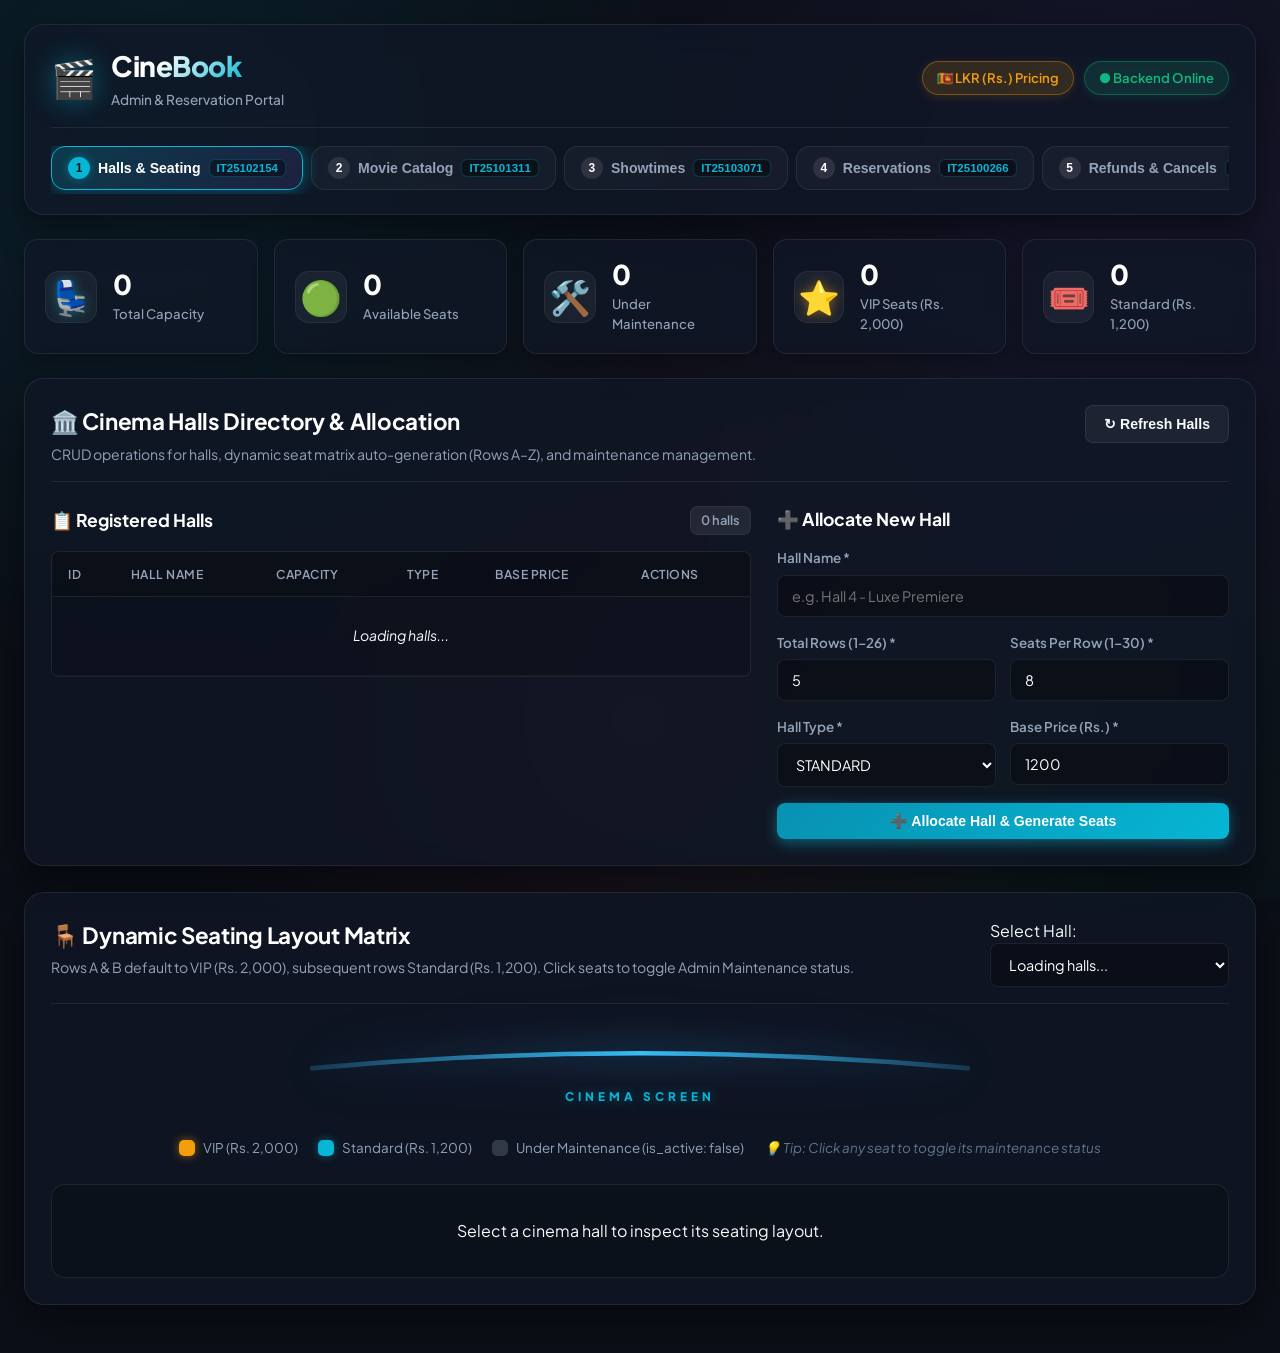
==== commit 39ba481e: "feat: fix data binding bug, redesign glassmorphism UI, and enforce business validations" ====
--- a/frontend/index.html
+++ b/frontend/index.html
@@ -4,7 +4,7 @@
     <meta charset="UTF-8">
     <meta name="viewport" content="width=device-width, initial-scale=1.0">
     <title>🎬 CineBook - Web-Based Cinema Ticket Reservation System</title>
-    <link rel="stylesheet" href="style.css">
+    <link rel="stylesheet" href="style.css?v=2">
     <link rel="preconnect" href="https://fonts.googleapis.com">
     <link rel="preconnect" href="https://fonts.gstatic.com" crossorigin>
     <link href="https://fonts.googleapis.com/css2?family=Plus+Jakarta+Sans:wght@300;400;500;600;700;800&display=swap" rel="stylesheet">
@@ -704,6 +704,6 @@
 <!-- Custom Tooltip for Seats -->
 <div class="seat-tooltip" id="seatTooltip"></div>
 
-<script src="app.js"></script>
+<script src="app.js?v=2"></script>
 </body>
 </html>
--- a/frontend/style.css
+++ b/frontend/style.css
@@ -1,37 +1,52 @@
 /* ======================================================================
    CineBook - Web-Based Cinema Ticket Reservation System
-   Atmospheric Cinema Glassmorphism UI Style Sheet
+   Ultra-Modern Dark Cinema Glassmorphism Style Sheet
    ====================================================================== */
 
 :root {
-    --bg-main: #0b0f19;
-    --bg-card: rgba(18, 24, 38, 0.85);
-    --bg-card-hover: rgba(26, 34, 52, 0.95);
-    --bg-input: rgba(13, 17, 28, 0.9);
+    /* Primary Color Palette */
+    --bg-main: #0B0F17;
+    --bg-surface: #111827;
+    --bg-card: rgba(17, 24, 39, 0.7);
+    --bg-card-hover: rgba(24, 34, 53, 0.85);
+    --bg-input: rgba(11, 15, 23, 0.85);
     --border-color: rgba(255, 255, 255, 0.08);
-    --border-color-glow: rgba(56, 189, 248, 0.35);
-
-    --text-primary: #f8fafc;
-    --text-secondary: #94a3b8;
-    --text-muted: #64748b;
-
-    --primary: #38bdf8;
-    --primary-glow: rgba(56, 189, 248, 0.4);
-    --accent: #f59e0b;
-    --accent-glow: rgba(245, 158, 11, 0.4);
-    --success: #10b981;
-    --danger: #ef4444;
-    --warning: #f59e0b;
-
-    --seat-vip: #f59e0b;
-    --seat-standard: #3b82f6;
-    --seat-selected: #10b981;
-    --seat-booked: #ef4444;
-    --seat-maintenance: #475569;
-
+    --border-color-glow: rgba(6, 182, 212, 0.4);
+
+    --text-primary: #F8FAFC;
+    --text-secondary: #94A3B8;
+    --text-muted: #64748B;
+
+    /* Accent Gradients & Neon Highlights */
+    --neon-cyan: #06B6D4;
+    --cyan-glow: rgba(6, 182, 212, 0.45);
+    --electric-violet: #8B5CF6;
+    --violet-glow: rgba(139, 92, 246, 0.4);
+    --hot-crimson: #F43F5E;
+    --crimson-glow: rgba(244, 63, 94, 0.45);
+
+    --primary: #06B6D4;
+    --primary-glow: rgba(6, 182, 212, 0.45);
+    --accent: #8B5CF6;
+    --accent-glow: rgba(139, 92, 246, 0.4);
+    --success: #10B981;
+    --danger: #F43F5E;
+    --warning: #F59E0B;
+
+    /* Module 1 Seating Color Matrix */
+    --seat-vip: #F59E0B;
+    --seat-vip-glow: rgba(245, 158, 11, 0.55);
+    --seat-standard: #06B6D4;
+    --seat-standard-glow: rgba(6, 182, 212, 0.4);
+    --seat-selected: #10B981;
+    --seat-selected-glow: rgba(16, 185, 129, 0.7);
+    --seat-booked: #1E293B;
+    --seat-maintenance: #4B5563;
+
+    /* Geometry & Timing */
     --radius-sm: 8px;
-    --radius-md: 12px;
-    --radius-lg: 18px;
+    --radius-md: 14px;
+    --radius-lg: 20px;
     --transition: all 0.25s cubic-bezier(0.4, 0, 0.2, 1);
 }
 
@@ -45,18 +60,20 @@
     font-family: 'Plus Jakarta Sans', -apple-system, BlinkMacSystemFont, 'Segoe UI', Roboto, sans-serif;
     background-color: var(--bg-main);
     background-image: 
-        radial-gradient(circle at 15% 10%, rgba(56, 189, 248, 0.08) 0%, transparent 35%),
-        radial-gradient(circle at 85% 30%, rgba(245, 158, 11, 0.06) 0%, transparent 40%),
-        radial-gradient(circle at 50% 90%, rgba(16, 185, 129, 0.05) 0%, transparent 50%);
+        radial-gradient(circle at 12% 15%, rgba(6, 182, 212, 0.10) 0%, transparent 40%),
+        radial-gradient(circle at 88% 22%, rgba(139, 92, 246, 0.09) 0%, transparent 45%),
+        radial-gradient(circle at 50% 80%, rgba(244, 63, 94, 0.07) 0%, transparent 50%),
+        radial-gradient(circle at 80% 90%, rgba(16, 185, 129, 0.05) 0%, transparent 40%);
     background-attachment: fixed;
     color: var(--text-primary);
     min-height: 100vh;
     padding: 24px;
     line-height: 1.5;
+    -webkit-font-smoothing: antialiased;
 }
 
 .app-container {
-    max-width: 1380px;
+    max-width: 1400px;
     margin: 0 auto;
 }
 
@@ -69,9 +86,9 @@
     -webkit-backdrop-filter: blur(16px);
     border: 1px solid var(--border-color);
     border-radius: var(--radius-lg);
-    padding: 18px 24px;
+    padding: 20px 26px;
     margin-bottom: 24px;
-    box-shadow: 0 10px 30px rgba(0, 0, 0, 0.4);
+    box-shadow: 0 12px 35px rgba(0, 0, 0, 0.5);
 }
 
 .brand-area {
@@ -90,15 +107,15 @@
 }
 
 .brand-icon {
-    font-size: 2.2rem;
-    filter: drop-shadow(0 0 12px var(--primary-glow));
+    font-size: 2.3rem;
+    filter: drop-shadow(0 0 14px var(--cyan-glow));
 }
 
 .brand-text h1 {
-    font-size: 1.7rem;
+    font-size: 1.75rem;
     font-weight: 800;
     letter-spacing: -0.5px;
-    background: linear-gradient(135deg, #ffffff 40%, var(--primary));
+    background: linear-gradient(135deg, #FFFFFF 30%, var(--neon-cyan) 80%, var(--electric-violet) 100%);
     -webkit-background-clip: text;
     -webkit-text-fill-color: transparent;
 }
@@ -117,25 +134,33 @@
 
 .currency-badge {
     background: rgba(245, 158, 11, 0.15);
-    color: var(--accent);
-    border: 1px solid rgba(245, 158, 11, 0.3);
-    padding: 5px 12px;
+    color: var(--warning);
+    border: 1px solid rgba(245, 158, 11, 0.35);
+    padding: 6px 14px;
     border-radius: 999px;
-    font-size: 0.8rem;
+    font-size: 0.82rem;
     font-weight: 600;
+    box-shadow: 0 2px 10px rgba(245, 158, 11, 0.15);
 }
 
 .status-badge {
-    padding: 5px 12px;
+    padding: 6px 14px;
     border-radius: 999px;
-    font-size: 0.8rem;
+    font-size: 0.82rem;
     font-weight: 600;
 }
 
 .badge-online {
     background: rgba(16, 185, 129, 0.15);
     color: var(--success);
-    border: 1px solid rgba(16, 185, 129, 0.3);
+    border: 1px solid rgba(16, 185, 129, 0.35);
+    box-shadow: 0 2px 10px rgba(16, 185, 129, 0.15);
+}
+
+.badge-error {
+    background: rgba(244, 63, 94, 0.15);
+    color: var(--danger);
+    border: 1px solid rgba(244, 63, 94, 0.35);
 }
 
 /* Navigation Tabs */
@@ -164,41 +189,44 @@
 
 .nav-tab:hover {
     background: rgba(255, 255, 255, 0.08);
-    color: #ffffff;
-    transform: translateY(-1px);
+    color: #FFFFFF;
+    transform: translateY(-2px);
+    border-color: rgba(255, 255, 255, 0.16);
 }
 
 .nav-tab.active {
-    background: linear-gradient(135deg, rgba(56, 189, 248, 0.2), rgba(56, 189, 248, 0.05));
-    border-color: var(--primary);
-    color: #ffffff;
-    box-shadow: 0 0 15px var(--primary-glow);
+    background: linear-gradient(135deg, rgba(6, 182, 212, 0.22), rgba(139, 92, 246, 0.12));
+    border-color: var(--neon-cyan);
+    color: #FFFFFF;
+    box-shadow: 0 0 18px var(--cyan-glow);
 }
 
 .tab-num {
     background: rgba(255, 255, 255, 0.1);
-    color: #ffffff;
+    color: #FFFFFF;
     border-radius: 50%;
-    width: 20px;
-    height: 20px;
+    width: 22px;
+    height: 22px;
     display: flex;
     align-items: center;
     justify-content: center;
     font-size: 0.75rem;
+    font-weight: 700;
 }
 
 .nav-tab.active .tab-num {
-    background: var(--primary);
-    color: #0b0f19;
-    font-weight: 700;
+    background: var(--neon-cyan);
+    color: #0B0F17;
+    box-shadow: 0 0 10px var(--cyan-glow);
 }
 
 .student-id {
     font-size: 0.72rem;
-    padding: 2px 6px;
-    background: rgba(0, 0, 0, 0.35);
-    border-radius: 4px;
-    color: var(--primary);
+    padding: 2px 7px;
+    background: rgba(0, 0, 0, 0.4);
+    border-radius: 6px;
+    color: var(--neon-cyan);
+    border: 1px solid rgba(6, 182, 212, 0.25);
 }
 
 /* ==============================================================
@@ -206,7 +234,7 @@
    ============================================================== */
 .stats-grid {
     display: grid;
-    grid-template-columns: repeat(auto-fit, minmax(210px, 1fr));
+    grid-template-columns: repeat(auto-fit, minmax(220px, 1fr));
     gap: 16px;
     margin-bottom: 24px;
 }
@@ -217,44 +245,53 @@
     -webkit-backdrop-filter: blur(12px);
     border: 1px solid var(--border-color);
     border-radius: var(--radius-md);
-    padding: 18px;
+    padding: 20px;
     display: flex;
     align-items: center;
     gap: 16px;
     transition: var(--transition);
-    box-shadow: 0 4px 15px rgba(0, 0, 0, 0.25);
+    box-shadow: 0 6px 20px rgba(0, 0, 0, 0.3);
 }
 
 .stat-card:hover {
-    transform: translateY(-2px);
+    transform: translateY(-3px) scale(1.01);
     border-color: var(--border-color-glow);
-    box-shadow: 0 8px 25px rgba(0, 0, 0, 0.4);
+    box-shadow: 0 12px 30px rgba(0, 0, 0, 0.5), 0 0 15px var(--cyan-glow);
 }
 
 .stat-icon {
-    font-size: 2rem;
-    width: 48px;
-    height: 48px;
-    border-radius: 12px;
+    font-size: 2.1rem;
+    width: 52px;
+    height: 52px;
+    border-radius: 14px;
     background: rgba(255, 255, 255, 0.05);
     display: flex;
     align-items: center;
     justify-content: center;
+    border: 1px solid rgba(255, 255, 255, 0.06);
 }
 
 .stat-val {
-    font-size: 1.6rem;
+    font-size: 1.7rem;
     font-weight: 800;
-    color: #ffffff;
+    color: #FFFFFF;
     line-height: 1.1;
+    letter-spacing: -0.5px;
 }
 
 .stat-lbl {
-    font-size: 0.8rem;
+    font-size: 0.82rem;
     color: var(--text-secondary);
     font-weight: 500;
     margin-top: 4px;
 }
+
+/* Specific Card Accent Borders */
+.stat-capacity .stat-icon { color: var(--neon-cyan); text-shadow: 0 0 12px var(--cyan-glow); }
+.stat-available .stat-icon { color: var(--success); }
+.stat-maint .stat-icon { color: var(--text-muted); }
+.stat-vip .stat-icon { color: var(--warning); text-shadow: 0 0 12px var(--seat-vip-glow); }
+.stat-standard .stat-icon { color: var(--neon-cyan); }
 
 /* ==============================================================
    3. TAB PANES & CONTENT CARDS
@@ -269,19 +306,19 @@
 }
 
 @keyframes fadeIn {
-    from { opacity: 0; transform: translateY(6px); }
+    from { opacity: 0; transform: translateY(8px); }
     to { opacity: 1; transform: translateY(0); }
 }
 
 .content-card {
     background: var(--bg-card);
-    backdrop-filter: blur(16px);
-    -webkit-backdrop-filter: blur(16px);
+    backdrop-filter: blur(12px);
+    -webkit-backdrop-filter: blur(12px);
     border: 1px solid var(--border-color);
     border-radius: var(--radius-lg);
-    padding: 24px;
+    padding: 26px;
     margin-bottom: 24px;
-    box-shadow: 0 10px 30px rgba(0, 0, 0, 0.35);
+    box-shadow: 0 14px 40px rgba(0, 0, 0, 0.45);
 }
 
 .card-header {
@@ -296,28 +333,29 @@
 }
 
 .card-title {
-    font-size: 1.35rem;
+    font-size: 1.4rem;
     font-weight: 700;
-    color: #ffffff;
-    display: flex;
-    align-items: center;
-    gap: 8px;
+    color: #FFFFFF;
+    display: flex;
+    align-items: center;
+    gap: 10px;
+    letter-spacing: -0.3px;
 }
 
 .card-desc {
     font-size: 0.88rem;
     color: var(--text-secondary);
-    margin-top: 4px;
+    margin-top: 5px;
 }
 
 /* Split Layout */
 .split-layout {
     display: grid;
-    grid-template-columns: 1.5fr 1fr;
-    gap: 24px;
-}
-
-@media (max-width: 992px) {
+    grid-template-columns: 1.55fr 1fr;
+    gap: 26px;
+}
+
+@media (max-width: 1024px) {
     .split-layout {
         grid-template-columns: 1fr;
     }
@@ -327,22 +365,23 @@
     display: flex;
     justify-content: space-between;
     align-items: center;
-    margin-bottom: 14px;
+    margin-bottom: 16px;
 }
 
 .col-header h3 {
-    font-size: 1.05rem;
+    font-size: 1.1rem;
     font-weight: 700;
-    color: #ffffff;
+    color: #FFFFFF;
 }
 
 .badge {
     background: rgba(255, 255, 255, 0.08);
     color: var(--text-secondary);
-    padding: 3px 8px;
-    border-radius: 6px;
-    font-size: 0.78rem;
+    padding: 4px 10px;
+    border-radius: 8px;
+    font-size: 0.8rem;
     font-weight: 600;
+    border: 1px solid rgba(255, 255, 255, 0.06);
 }
 
 /* ==============================================================
@@ -352,6 +391,7 @@
     overflow-x: auto;
     border-radius: var(--radius-sm);
     border: 1px solid var(--border-color);
+    background: rgba(11, 15, 23, 0.4);
 }
 
 .data-table {
@@ -362,45 +402,49 @@
 }
 
 .data-table th {
-    background: rgba(0, 0, 0, 0.4);
+    background: rgba(11, 15, 23, 0.7);
     color: var(--text-secondary);
-    padding: 12px 14px;
+    padding: 13px 16px;
     font-weight: 600;
     border-bottom: 1px solid var(--border-color);
     white-space: nowrap;
+    text-transform: uppercase;
+    font-size: 0.76rem;
+    letter-spacing: 0.5px;
 }
 
 .data-table td {
-    padding: 12px 14px;
+    padding: 13px 16px;
     border-bottom: 1px solid rgba(255, 255, 255, 0.04);
     color: var(--text-primary);
 }
 
 .data-table tr:hover {
-    background: rgba(255, 255, 255, 0.02);
+    background: rgba(255, 255, 255, 0.03);
 }
 
 .loading-td {
     text-align: center;
     color: var(--text-muted);
-    padding: 24px !important;
+    padding: 28px !important;
+    font-style: italic;
 }
 
 .action-btns {
     display: flex;
-    gap: 6px;
+    gap: 8px;
 }
 
 /* ==============================================================
    5. FORMS & INPUTS
    ============================================================== */
 .form-group {
-    margin-bottom: 14px;
+    margin-bottom: 16px;
 }
 
 .form-group label {
     display: block;
-    font-size: 0.82rem;
+    font-size: 0.84rem;
     font-weight: 600;
     color: var(--text-secondary);
     margin-bottom: 6px;
@@ -409,7 +453,7 @@
 .form-row {
     display: grid;
     grid-template-columns: 1fr 1fr;
-    gap: 12px;
+    gap: 14px;
 }
 
 input[type="text"],
@@ -424,9 +468,9 @@
     background: var(--bg-input);
     border: 1px solid var(--border-color);
     border-radius: var(--radius-sm);
-    padding: 10px 12px;
-    color: #ffffff;
-    font-size: 0.88rem;
+    padding: 11px 14px;
+    color: #FFFFFF;
+    font-size: 0.9rem;
     font-family: inherit;
     transition: var(--transition);
 }
@@ -435,32 +479,34 @@
 select:focus,
 textarea:focus {
     outline: none;
-    border-color: var(--primary);
-    box-shadow: 0 0 10px var(--primary-glow);
+    border-color: var(--neon-cyan);
+    box-shadow: 0 0 12px var(--cyan-glow);
+    background: rgba(17, 24, 39, 0.95);
 }
 
 select option {
-    background: #0f172a;
-    color: #ffffff;
+    background: #111827;
+    color: #FFFFFF;
 }
 
 .form-notice {
-    background: rgba(56, 189, 248, 0.08);
-    border: 1px solid rgba(56, 189, 248, 0.2);
+    background: rgba(6, 182, 212, 0.08);
+    border: 1px solid rgba(6, 182, 212, 0.25);
     border-radius: var(--radius-sm);
-    padding: 10px 12px;
-    font-size: 0.8rem;
-    color: var(--primary);
-    margin-bottom: 14px;
-}
-
-/* Buttons */
+    padding: 12px 14px;
+    font-size: 0.82rem;
+    color: var(--neon-cyan);
+    margin-bottom: 16px;
+    line-height: 1.45;
+}
+
+/* Modern Scale-Hover Buttons */
 .btn {
     display: inline-flex;
     align-items: center;
     justify-content: center;
     gap: 6px;
-    padding: 10px 16px;
+    padding: 10px 18px;
     border-radius: var(--radius-sm);
     font-size: 0.88rem;
     font-weight: 600;
@@ -469,50 +515,72 @@
     transition: var(--transition);
 }
 
+.btn:hover:not(:disabled) {
+    transform: translateY(-2px) scale(1.02);
+}
+
+.btn:active:not(:disabled) {
+    transform: translateY(0) scale(0.99);
+}
+
 .btn-primary {
-    background: linear-gradient(135deg, #0284c7, #0ea5e9);
-    color: #ffffff;
-    box-shadow: 0 4px 12px var(--primary-glow);
-}
-
-.btn-primary:hover {
-    background: linear-gradient(135deg, #0ea5e9, #38bdf8);
-    transform: translateY(-1px);
-    box-shadow: 0 6px 16px var(--primary-glow);
+    background: linear-gradient(135deg, #0891B2, #06B6D4);
+    color: #FFFFFF;
+    box-shadow: 0 4px 14px var(--cyan-glow);
+}
+
+.btn-primary:hover:not(:disabled) {
+    background: linear-gradient(135deg, #06B6D4, #22D3EE);
+    box-shadow: 0 6px 20px var(--cyan-glow);
 }
 
 .btn-secondary {
-    background: rgba(255, 255, 255, 0.08);
+    background: rgba(255, 255, 255, 0.06);
     color: var(--text-primary);
     border: 1px solid var(--border-color);
 }
 
-.btn-secondary:hover {
-    background: rgba(255, 255, 255, 0.15);
+.btn-secondary:hover:not(:disabled) {
+    background: rgba(255, 255, 255, 0.12);
+    border-color: rgba(255, 255, 255, 0.2);
 }
 
 .btn-success {
-    background: linear-gradient(135deg, #059669, #10b981);
-    color: #ffffff;
-}
-
-.btn-success:hover {
-    background: linear-gradient(135deg, #10b981, #34d399);
+    background: linear-gradient(135deg, #059669, #10B981);
+    color: #FFFFFF;
+    box-shadow: 0 4px 14px rgba(16, 185, 129, 0.35);
+}
+
+.btn-success:hover:not(:disabled) {
+    background: linear-gradient(135deg, #10B981, #34D399);
+    box-shadow: 0 6px 20px rgba(16, 185, 129, 0.5);
 }
 
 .btn-warning {
-    background: linear-gradient(135deg, #d97706, #f59e0b);
-    color: #ffffff;
+    background: linear-gradient(135deg, #D97706, #F59E0B);
+    color: #FFFFFF;
+    box-shadow: 0 4px 14px var(--seat-vip-glow);
+}
+
+.btn-warning:hover:not(:disabled) {
+    background: linear-gradient(135deg, #F59E0B, #FBBF24);
+    box-shadow: 0 6px 20px var(--seat-vip-glow);
 }
 
 .btn-danger {
-    background: linear-gradient(135deg, #dc2626, #ef4444);
-    color: #ffffff;
+    background: linear-gradient(135deg, #E11D48, #F43F5E);
+    color: #FFFFFF;
+    box-shadow: 0 4px 14px var(--crimson-glow);
+}
+
+.btn-danger:hover:not(:disabled) {
+    background: linear-gradient(135deg, #F43F5E, #FB7185);
+    box-shadow: 0 6px 20px var(--crimson-glow);
 }
 
 .btn-sm {
-    padding: 6px 10px;
-    font-size: 0.78rem;
+    padding: 6px 12px;
+    font-size: 0.8rem;
 }
 
 .btn-block {
@@ -526,16 +594,16 @@
 }
 
 /* ==============================================================
-   6. SEATING MATRIX & CINEMA SCREEN
+   6. SEATING MATRIX & GLOWING CINEMA SCREEN
    ============================================================== */
 .layout-viewer-card {
-    margin-top: 24px;
+    margin-top: 26px;
 }
 
 .screen-wrapper {
-    margin: 20px auto 30px;
+    margin: 20px auto 32px;
     text-align: center;
-    max-width: 650px;
+    max-width: 660px;
 }
 
 .cinema-screen {
@@ -545,51 +613,52 @@
 
 .screen-curve-svg {
     width: 100%;
-    height: 35px;
-    filter: drop-shadow(0 0 12px var(--primary-glow));
+    height: 38px;
+    filter: drop-shadow(0 0 16px rgba(6, 182, 212, 0.75)) drop-shadow(0 0 28px rgba(139, 92, 246, 0.4));
 }
 
 .screen-label {
     display: block;
-    font-size: 0.72rem;
-    font-weight: 700;
-    letter-spacing: 3px;
-    color: var(--primary);
-    margin-top: 4px;
+    font-size: 0.74rem;
+    font-weight: 800;
+    letter-spacing: 4px;
+    color: var(--neon-cyan);
+    margin-top: 6px;
+    text-shadow: 0 0 12px var(--cyan-glow);
 }
 
 .mini-screen .screen-curve-svg {
-    height: 25px;
+    height: 26px;
 }
 
 /* Seat Legend */
 .seat-legend {
     display: flex;
     justify-content: center;
-    gap: 18px;
-    margin-bottom: 24px;
+    gap: 20px;
+    margin-bottom: 26px;
     flex-wrap: wrap;
-    font-size: 0.82rem;
+    font-size: 0.84rem;
     color: var(--text-secondary);
 }
 
 .legend-item {
     display: flex;
     align-items: center;
-    gap: 6px;
+    gap: 8px;
 }
 
 .legend-dot {
-    width: 14px;
-    height: 14px;
-    border-radius: 4px;
-}
-
-.dot-vip { background: var(--seat-vip); box-shadow: 0 0 8px var(--accent-glow); }
-.dot-standard { background: var(--seat-standard); }
+    width: 16px;
+    height: 16px;
+    border-radius: 5px;
+}
+
+.dot-vip { background: var(--seat-vip); box-shadow: 0 0 10px var(--seat-vip-glow); }
+.dot-standard { background: var(--seat-standard); box-shadow: 0 0 8px var(--cyan-glow); }
 .dot-available { background: var(--seat-standard); }
-.dot-selected { background: var(--seat-selected); box-shadow: 0 0 8px rgba(16, 185, 129, 0.6); }
-.dot-booked { background: var(--seat-booked); }
+.dot-selected { background: var(--seat-selected); box-shadow: 0 0 12px var(--seat-selected-glow); }
+.dot-booked { background: var(--seat-booked); border: 1px solid rgba(255, 255, 255, 0.1); }
 .dot-maintenance { background: var(--seat-maintenance); opacity: 0.6; }
 
 .hint-text {
@@ -599,38 +668,38 @@
 
 /* Seat Matrix Container */
 .seat-matrix-wrapper {
-    background: rgba(0, 0, 0, 0.3);
+    background: rgba(11, 15, 23, 0.5);
     border: 1px solid var(--border-color);
     border-radius: var(--radius-md);
-    padding: 30px 20px;
+    padding: 34px 24px;
     display: flex;
     flex-direction: column;
     align-items: center;
-    gap: 10px;
+    gap: 12px;
     overflow-x: auto;
 }
 
 .matrix-row {
     display: flex;
     align-items: center;
-    gap: 8px;
+    gap: 9px;
 }
 
 .row-label {
-    width: 24px;
-    font-size: 0.82rem;
+    width: 26px;
+    font-size: 0.84rem;
     font-weight: 700;
     color: var(--text-muted);
     text-align: center;
 }
 
-/* Individual Seat Styling */
+/* Individual Seat Button */
 .seat-btn {
-    width: 36px;
-    height: 36px;
-    border-radius: 8px;
+    width: 38px;
+    height: 38px;
+    border-radius: 9px;
     border: none;
-    font-size: 0.72rem;
+    font-size: 0.74rem;
     font-weight: 700;
     cursor: pointer;
     display: flex;
@@ -642,28 +711,30 @@
 }
 
 .seat-btn:hover:not(:disabled) {
-    transform: scale(1.15) translateY(-2px);
+    transform: scale(1.18) translateY(-3px);
     z-index: 5;
 }
 
-/* Seat Types */
+/* VIP Seats: Glowing Gold/Amber (#F59E0B) */
 .seat-btn.seat-vip {
-    background: linear-gradient(135deg, #fbbf24, #d97706);
-    color: #1e1b4b;
-    box-shadow: 0 2px 8px rgba(245, 158, 11, 0.3);
-}
-
+    background: linear-gradient(135deg, #FBBF24, #D97706);
+    color: #1E1B4B;
+    box-shadow: 0 2px 10px var(--seat-vip-glow), inset 0 1px 0 rgba(255, 255, 255, 0.4);
+}
+
+/* Standard Seats: Neon Cyan (#06B6D4) */
 .seat-btn.seat-standard {
-    background: linear-gradient(135deg, #60a5fa, #2563eb);
-    color: #ffffff;
-    box-shadow: 0 2px 6px rgba(37, 99, 235, 0.25);
-}
-
+    background: linear-gradient(135deg, #22D3EE, #0891B2);
+    color: #FFFFFF;
+    box-shadow: 0 2px 8px var(--seat-standard-glow), inset 0 1px 0 rgba(255, 255, 255, 0.3);
+}
+
+/* Selected Seats: Vibrant Emerald (#10B981) */
 .seat-btn.seat-selected {
-    background: linear-gradient(135deg, #34d399, #059669) !important;
-    color: #ffffff !important;
-    box-shadow: 0 0 14px rgba(16, 185, 129, 0.8) !important;
-    animation: seatPulse 1.5s infinite;
+    background: linear-gradient(135deg, #34D399, #059669) !important;
+    color: #FFFFFF !important;
+    box-shadow: 0 0 16px var(--seat-selected-glow), 0 0 24px rgba(16, 185, 129, 0.4) !important;
+    animation: seatPulse 1.4s infinite;
 }
 
 @keyframes seatPulse {
@@ -673,19 +744,22 @@
 }
 
 .seat-btn.seat-booked {
-    background: #334155;
-    color: #94a3b8;
+    background: #1E293B;
+    color: #64748B;
     cursor: not-allowed !important;
+    opacity: 0.6;
+    text-decoration: line-through;
+    border: 1px solid rgba(255, 255, 255, 0.05);
+}
+
+/* Maintenance Seats: Muted Slate (#4B5563) */
+.seat-btn.seat-maintenance {
+    background: #4B5563;
+    color: #CBD5E1;
     opacity: 0.55;
-    text-decoration: line-through;
-}
-
-.seat-btn.seat-maintenance {
-    background: #475569;
-    color: #94a3b8;
-    opacity: 0.45;
     cursor: not-allowed;
-    background-image: repeating-linear-gradient(45deg, transparent, transparent 4px, rgba(0,0,0,0.2) 4px, rgba(0,0,0,0.2) 8px);
+    background-image: repeating-linear-gradient(45deg, transparent, transparent 4px, rgba(0, 0, 0, 0.25) 4px, rgba(0, 0, 0, 0.25) 8px);
+    border: 1px solid rgba(255, 255, 255, 0.06);
 }
 
 /* ==============================================================
@@ -699,51 +773,58 @@
 }
 
 .btn-filter {
-    background: rgba(255, 255, 255, 0.05);
+    background: rgba(255, 255, 255, 0.04);
     border: 1px solid var(--border-color);
     color: var(--text-secondary);
-    padding: 6px 12px;
+    padding: 7px 14px;
     border-radius: 999px;
-    font-size: 0.8rem;
+    font-size: 0.82rem;
     font-weight: 600;
     cursor: pointer;
     transition: var(--transition);
 }
 
+.btn-filter:hover {
+    background: rgba(255, 255, 255, 0.09);
+    color: #FFFFFF;
+}
+
 .btn-filter.active {
-    background: var(--primary);
-    color: #0b0f19;
-    border-color: var(--primary);
+    background: var(--neon-cyan);
+    color: #0B0F17;
+    border-color: var(--neon-cyan);
+    box-shadow: 0 0 14px var(--cyan-glow);
 }
 
 .movie-grid {
     display: grid;
-    grid-template-columns: repeat(auto-fill, minmax(280px, 1fr));
-    gap: 20px;
+    grid-template-columns: repeat(auto-fill, minmax(290px, 1fr));
+    gap: 22px;
 }
 
 .movie-card {
-    background: rgba(13, 17, 28, 0.8);
+    background: rgba(17, 24, 39, 0.85);
     border: 1px solid var(--border-color);
     border-radius: var(--radius-md);
     overflow: hidden;
     transition: var(--transition);
     display: flex;
     flex-direction: column;
+    box-shadow: 0 8px 24px rgba(0, 0, 0, 0.35);
 }
 
 .movie-card:hover {
-    transform: translateY(-4px);
+    transform: translateY(-5px);
     border-color: var(--border-color-glow);
-    box-shadow: 0 12px 30px rgba(0, 0, 0, 0.5);
+    box-shadow: 0 16px 36px rgba(0, 0, 0, 0.55), 0 0 18px var(--cyan-glow);
 }
 
 .movie-poster-box {
-    height: 200px;
+    height: 210px;
     width: 100%;
     overflow: hidden;
     position: relative;
-    background: #1e293b;
+    background: #111827;
 }
 
 .movie-poster-img {
@@ -754,21 +835,21 @@
 }
 
 .movie-card:hover .movie-poster-img {
-    transform: scale(1.05);
+    transform: scale(1.06);
 }
 
 .movie-rating-badge {
     position: absolute;
     top: 10px;
     right: 10px;
-    background: rgba(0, 0, 0, 0.75);
-    backdrop-filter: blur(4px);
-    padding: 3px 8px;
-    border-radius: 4px;
+    background: rgba(11, 15, 23, 0.85);
+    backdrop-filter: blur(6px);
+    padding: 4px 9px;
+    border-radius: 6px;
     font-size: 0.75rem;
     font-weight: 700;
-    color: #ffffff;
-    border: 1px solid rgba(255, 255, 255, 0.2);
+    color: #FFFFFF;
+    border: 1px solid rgba(255, 255, 255, 0.15);
 }
 
 .movie-status-pill {
@@ -777,38 +858,40 @@
     left: 10px;
     font-size: 0.72rem;
     font-weight: 700;
-    padding: 3px 8px;
+    padding: 3px 9px;
     border-radius: 999px;
     text-transform: uppercase;
-}
-
-.status-active { background: rgba(16, 185, 129, 0.9); color: #ffffff; }
-.status-archived { background: rgba(100, 116, 139, 0.9); color: #ffffff; }
+    letter-spacing: 0.5px;
+}
+
+.status-active { background: rgba(16, 185, 129, 0.95); color: #FFFFFF; }
+.status-archived { background: rgba(100, 116, 139, 0.95); color: #FFFFFF; }
 
 .movie-body {
-    padding: 16px;
+    padding: 18px;
     display: flex;
     flex-direction: column;
     flex-grow: 1;
 }
 
 .movie-title {
-    font-size: 1.1rem;
+    font-size: 1.15rem;
     font-weight: 700;
-    color: #ffffff;
-    margin-bottom: 4px;
+    color: #FFFFFF;
+    margin-bottom: 5px;
+    line-height: 1.3;
 }
 
 .movie-meta {
-    font-size: 0.8rem;
+    font-size: 0.82rem;
     color: var(--text-muted);
     margin-bottom: 10px;
 }
 
 .movie-desc {
-    font-size: 0.82rem;
+    font-size: 0.84rem;
     color: var(--text-secondary);
-    line-height: 1.4;
+    line-height: 1.45;
     margin-bottom: 16px;
     flex-grow: 1;
     display: -webkit-box;
@@ -821,7 +904,7 @@
     display: flex;
     gap: 8px;
     border-top: 1px solid var(--border-color);
-    padding-top: 12px;
+    padding-top: 14px;
 }
 
 /* ==============================================================
@@ -830,35 +913,36 @@
 .booking-layout-grid {
     display: grid;
     grid-template-columns: 1.6fr 1fr;
-    gap: 24px;
-}
-
-@media (max-width: 992px) {
+    gap: 26px;
+}
+
+@media (max-width: 1024px) {
     .booking-layout-grid {
         grid-template-columns: 1fr;
     }
 }
 
 .booking-checkout-panel {
-    background: rgba(13, 17, 28, 0.9);
+    background: rgba(17, 24, 39, 0.85);
     border: 1px solid var(--border-color);
     border-radius: var(--radius-md);
-    padding: 20px;
+    padding: 22px;
 }
 
 .booking-checkout-panel h3 {
-    font-size: 1.15rem;
+    font-size: 1.2rem;
     font-weight: 700;
-    margin-bottom: 14px;
-    color: #ffffff;
+    margin-bottom: 16px;
+    color: #FFFFFF;
 }
 
 .session-brief {
-    background: rgba(255, 255, 255, 0.03);
+    background: rgba(255, 255, 255, 0.04);
     border-radius: var(--radius-sm);
-    padding: 10px 12px;
-    font-size: 0.84rem;
+    padding: 12px 14px;
+    font-size: 0.86rem;
     margin-bottom: 16px;
+    border: 1px solid rgba(255, 255, 255, 0.05);
 }
 
 .selected-seats-box {
@@ -866,31 +950,31 @@
 }
 
 .box-lbl {
-    font-size: 0.82rem;
+    font-size: 0.84rem;
     color: var(--text-secondary);
     font-weight: 600;
-    margin-bottom: 6px;
+    margin-bottom: 8px;
 }
 
 .selected-tags {
     display: flex;
     flex-wrap: wrap;
-    gap: 6px;
-    min-height: 32px;
+    gap: 7px;
+    min-height: 34px;
 }
 
 .seat-tag {
-    background: rgba(16, 185, 129, 0.15);
+    background: rgba(16, 185, 129, 0.18);
     color: var(--success);
-    border: 1px solid rgba(16, 185, 129, 0.3);
-    padding: 3px 8px;
-    border-radius: 4px;
-    font-size: 0.78rem;
+    border: 1px solid rgba(16, 185, 129, 0.35);
+    padding: 4px 9px;
+    border-radius: 6px;
+    font-size: 0.8rem;
     font-weight: 700;
 }
 
 .empty-tag {
-    font-size: 0.8rem;
+    font-size: 0.82rem;
     color: var(--text-muted);
 }
 
@@ -904,7 +988,7 @@
 }
 
 .voucher-msg {
-    font-size: 0.78rem;
+    font-size: 0.8rem;
     margin-top: 6px;
     font-weight: 600;
 }
@@ -913,18 +997,19 @@
 .voucher-msg.error { color: var(--danger); }
 
 .price-breakdown {
-    background: rgba(0, 0, 0, 0.25);
+    background: rgba(11, 15, 23, 0.6);
     border-radius: var(--radius-sm);
-    padding: 12px;
-    margin-bottom: 16px;
+    padding: 14px;
+    margin-bottom: 18px;
+    border: 1px solid rgba(255, 255, 255, 0.04);
 }
 
 .price-row {
     display: flex;
     justify-content: space-between;
-    font-size: 0.85rem;
+    font-size: 0.86rem;
     color: var(--text-secondary);
-    margin-bottom: 6px;
+    margin-bottom: 7px;
 }
 
 .discount-row {
@@ -932,19 +1017,19 @@
 }
 
 .total-row {
-    font-size: 1.05rem;
+    font-size: 1.1rem;
     font-weight: 800;
-    color: #ffffff;
+    color: #FFFFFF;
     border-top: 1px solid var(--border-color);
-    padding-top: 8px;
-    margin-top: 8px;
+    padding-top: 10px;
+    margin-top: 10px;
     margin-bottom: 0;
 }
 
 .recent-bookings-area {
-    margin-top: 30px;
+    margin-top: 32px;
     border-top: 1px solid var(--border-color);
-    padding-top: 20px;
+    padding-top: 22px;
 }
 
 /* ==============================================================
@@ -956,8 +1041,8 @@
     left: 0;
     right: 0;
     bottom: 0;
-    background: rgba(0, 0, 0, 0.8);
-    backdrop-filter: blur(6px);
+    background: rgba(0, 0, 0, 0.82);
+    backdrop-filter: blur(8px);
     display: none;
     align-items: center;
     justify-content: center;
@@ -974,9 +1059,9 @@
     border: 1px solid var(--border-color-glow);
     border-radius: var(--radius-lg);
     width: 100%;
-    max-width: 500px;
-    padding: 24px;
-    box-shadow: 0 25px 50px rgba(0, 0, 0, 0.7);
+    max-width: 520px;
+    padding: 26px;
+    box-shadow: 0 25px 60px rgba(0, 0, 0, 0.75), 0 0 25px rgba(6, 182, 212, 0.2);
     animation: modalIn 0.25s ease-out;
 }
 
@@ -989,129 +1074,163 @@
     display: flex;
     justify-content: space-between;
     align-items: center;
-    margin-bottom: 18px;
-    padding-bottom: 12px;
+    margin-bottom: 20px;
+    padding-bottom: 14px;
     border-bottom: 1px solid var(--border-color);
 }
 
 .modal-header h3 {
-    font-size: 1.2rem;
+    font-size: 1.25rem;
     font-weight: 700;
-    color: #ffffff;
+    color: #FFFFFF;
 }
 
 .modal-close-btn {
     background: transparent;
     border: none;
     color: var(--text-muted);
-    font-size: 1.5rem;
+    font-size: 1.6rem;
     cursor: pointer;
     line-height: 1;
+    transition: var(--transition);
 }
 
 .modal-close-btn:hover {
-    color: #ffffff;
+    color: #FFFFFF;
+    transform: scale(1.1);
 }
 
 .modal-footer {
     display: flex;
     justify-content: flex-end;
     gap: 10px;
-    margin-top: 20px;
+    margin-top: 22px;
 }
 
 /* Receipt Modal */
 .receipt-dialog {
-    max-width: 440px;
+    max-width: 460px;
 }
 
 .receipt-content {
     background: rgba(255, 255, 255, 0.03);
     border: 1px dashed var(--border-color);
     border-radius: var(--radius-md);
-    padding: 16px;
-    font-size: 0.88rem;
-    line-height: 1.6;
+    padding: 18px;
+    font-size: 0.9rem;
+    line-height: 1.65;
 }
 
 .receipt-item {
     display: flex;
     justify-content: space-between;
-    margin-bottom: 4px;
+    margin-bottom: 5px;
 }
 
 .receipt-total {
-    font-size: 1.1rem;
+    font-size: 1.15rem;
     font-weight: 800;
-    color: var(--primary);
+    color: var(--neon-cyan);
     border-top: 1px solid var(--border-color);
-    padding-top: 8px;
-    margin-top: 8px;
+    padding-top: 10px;
+    margin-top: 10px;
 }
 
 /* Tooltip */
 .seat-tooltip {
     position: fixed;
     pointer-events: none;
-    background: #0f172a;
+    background: #0B0F17;
     border: 1px solid var(--border-color-glow);
-    color: #ffffff;
-    padding: 6px 12px;
-    border-radius: 6px;
-    font-size: 0.78rem;
+    color: #FFFFFF;
+    padding: 7px 14px;
+    border-radius: 7px;
+    font-size: 0.8rem;
     font-weight: 600;
-    box-shadow: 0 8px 20px rgba(0, 0, 0, 0.6);
+    box-shadow: 0 10px 25px rgba(0, 0, 0, 0.7);
     z-index: 2000;
     display: none;
     white-space: nowrap;
     transform: translate(-50%, -120%);
 }
 
-/* Floating Toast */
+/* Sleek Floating Toasts */
 .toast-container {
     position: fixed;
     bottom: 24px;
     right: 24px;
     display: flex;
     flex-direction: column;
-    gap: 10px;
+    gap: 12px;
     z-index: 9999;
-    max-width: 380px;
+    max-width: 400px;
 }
 
 .toast {
-    background: #1e293b;
-    border: 1px solid var(--border-color);
-    color: #ffffff;
-    padding: 12px 18px;
+    background: rgba(17, 24, 39, 0.90);
+    backdrop-filter: blur(16px);
+    -webkit-backdrop-filter: blur(16px);
+    border: 1px solid rgba(255, 255, 255, 0.1);
+    color: #FFFFFF;
+    padding: 14px 20px;
     border-radius: var(--radius-md);
-    box-shadow: 0 10px 30px rgba(0, 0, 0, 0.5);
-    font-size: 0.85rem;
+    box-shadow: 0 16px 36px rgba(0, 0, 0, 0.65);
+    font-size: 0.88rem;
     display: flex;
     align-items: center;
     gap: 12px;
-    animation: toastIn 0.3s ease;
+    animation: toastIn 0.35s cubic-bezier(0.16, 1, 0.3, 1);
     transition: var(--transition);
 }
 
 @keyframes toastIn {
-    from { opacity: 0; transform: translateY(12px); }
-    to { opacity: 1; transform: translateY(0); }
-}
-
-.toast-success { border-color: var(--success); }
-.toast-error { border-color: var(--danger); }
-.toast-warning { border-color: var(--warning); }
-.toast-info { border-color: var(--primary); }
+    from { opacity: 0; transform: translateY(16px) scale(0.95); }
+    to { opacity: 1; transform: translateY(0) scale(1); }
+}
+
+.toast-success {
+    border-left: 4px solid var(--success);
+    box-shadow: 0 12px 28px rgba(16, 185, 129, 0.25), 0 16px 36px rgba(0, 0, 0, 0.65);
+}
+
+.toast-error {
+    border-left: 4px solid var(--hot-crimson);
+    box-shadow: 0 12px 28px rgba(244, 63, 94, 0.25), 0 16px 36px rgba(0, 0, 0, 0.65);
+}
+
+.toast-warning {
+    border-left: 4px solid var(--warning);
+    box-shadow: 0 12px 28px rgba(245, 158, 11, 0.25), 0 16px 36px rgba(0, 0, 0, 0.65);
+}
+
+.toast-info {
+    border-left: 4px solid var(--neon-cyan);
+    box-shadow: 0 12px 28px rgba(6, 182, 212, 0.25), 0 16px 36px rgba(0, 0, 0, 0.65);
+}
 
 .status-badge-table {
-    padding: 3px 8px;
-    border-radius: 4px;
-    font-size: 0.75rem;
+    padding: 4px 10px;
+    border-radius: 6px;
+    font-size: 0.76rem;
     font-weight: 700;
     text-transform: uppercase;
-}
-
-.status-confirmed, .status-approved { background: rgba(16, 185, 129, 0.2); color: var(--success); }
-.status-pending { background: rgba(245, 158, 11, 0.2); color: var(--warning); }
-.status-cancelled, .status-rejected { background: rgba(239, 68, 68, 0.2); color: var(--danger); }
+    letter-spacing: 0.5px;
+}
+
+.status-confirmed, .status-approved {
+    background: rgba(16, 185, 129, 0.2);
+    color: var(--success);
+    border: 1px solid rgba(16, 185, 129, 0.35);
+}
+
+.status-pending {
+    background: rgba(245, 158, 11, 0.2);
+    color: var(--warning);
+    border: 1px solid rgba(245, 158, 11, 0.35);
+}
+
+.status-cancelled, .status-rejected {
+    background: rgba(244, 63, 94, 0.2);
+    color: var(--danger);
+    border: 1px solid rgba(244, 63, 94, 0.35);
+}
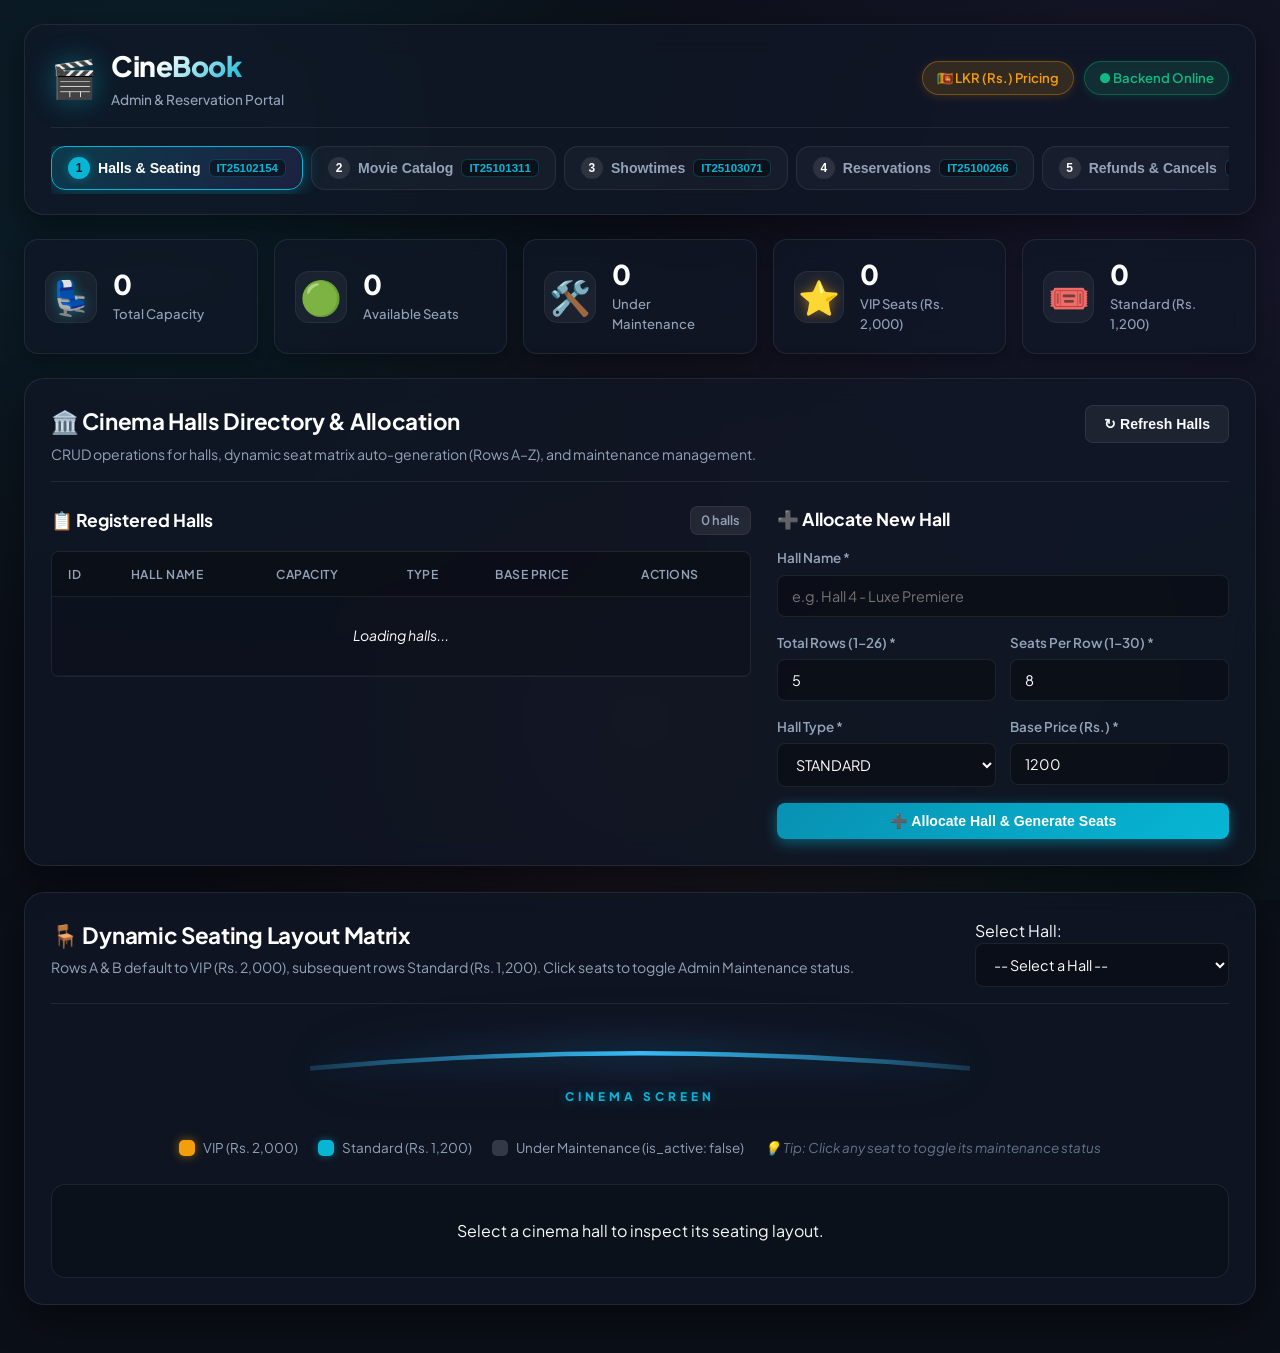
==== commit c424f75a: "fix: resolve halls data binding freeze, harden DOM element checks, and invalidate static asset cache" ====
--- a/frontend/index.html
+++ b/frontend/index.html
@@ -4,7 +4,7 @@
     <meta charset="UTF-8">
     <meta name="viewport" content="width=device-width, initial-scale=1.0">
     <title>🎬 CineBook - Web-Based Cinema Ticket Reservation System</title>
-    <link rel="stylesheet" href="style.css?v=2">
+    <link rel="stylesheet" href="style.css?v=3">
     <link rel="preconnect" href="https://fonts.googleapis.com">
     <link rel="preconnect" href="https://fonts.gstatic.com" crossorigin>
     <link href="https://fonts.googleapis.com/css2?family=Plus+Jakarta+Sans:wght@300;400;500;600;700;800&display=swap" rel="stylesheet">
@@ -180,9 +180,9 @@
                     <p class="card-desc">Rows A &amp; B default to VIP (Rs. 2,000), subsequent rows Standard (Rs. 1,200). Click seats to toggle Admin Maintenance status.</p>
                 </div>
                 <div class="hall-picker-controls">
-                    <label for="layoutHallSelect">Select Hall:</label>
-                    <select id="layoutHallSelect" onchange="loadHallSeatingLayout(this.value)">
-                        <option value="">Loading halls...</option>
+                    <label for="hallSelect">Select Hall:</label>
+                    <select id="hallSelect" name="hallSelect" onchange="loadHallSeatingLayout(this.value)">
+                        <option value="">-- Select a Hall --</option>
                     </select>
                 </div>
             </div>
@@ -704,6 +704,6 @@
 <!-- Custom Tooltip for Seats -->
 <div class="seat-tooltip" id="seatTooltip"></div>
 
-<script src="app.js?v=2"></script>
+<script src="app.js?v=3"></script>
 </body>
 </html>
--- a/frontend/style.css
+++ b/frontend/style.css
@@ -430,6 +430,14 @@
     font-style: italic;
 }
 
+.text-center {
+    text-align: center;
+}
+
+.text-muted {
+    color: var(--text-muted);
+}
+
 .action-btns {
     display: flex;
     gap: 8px;
